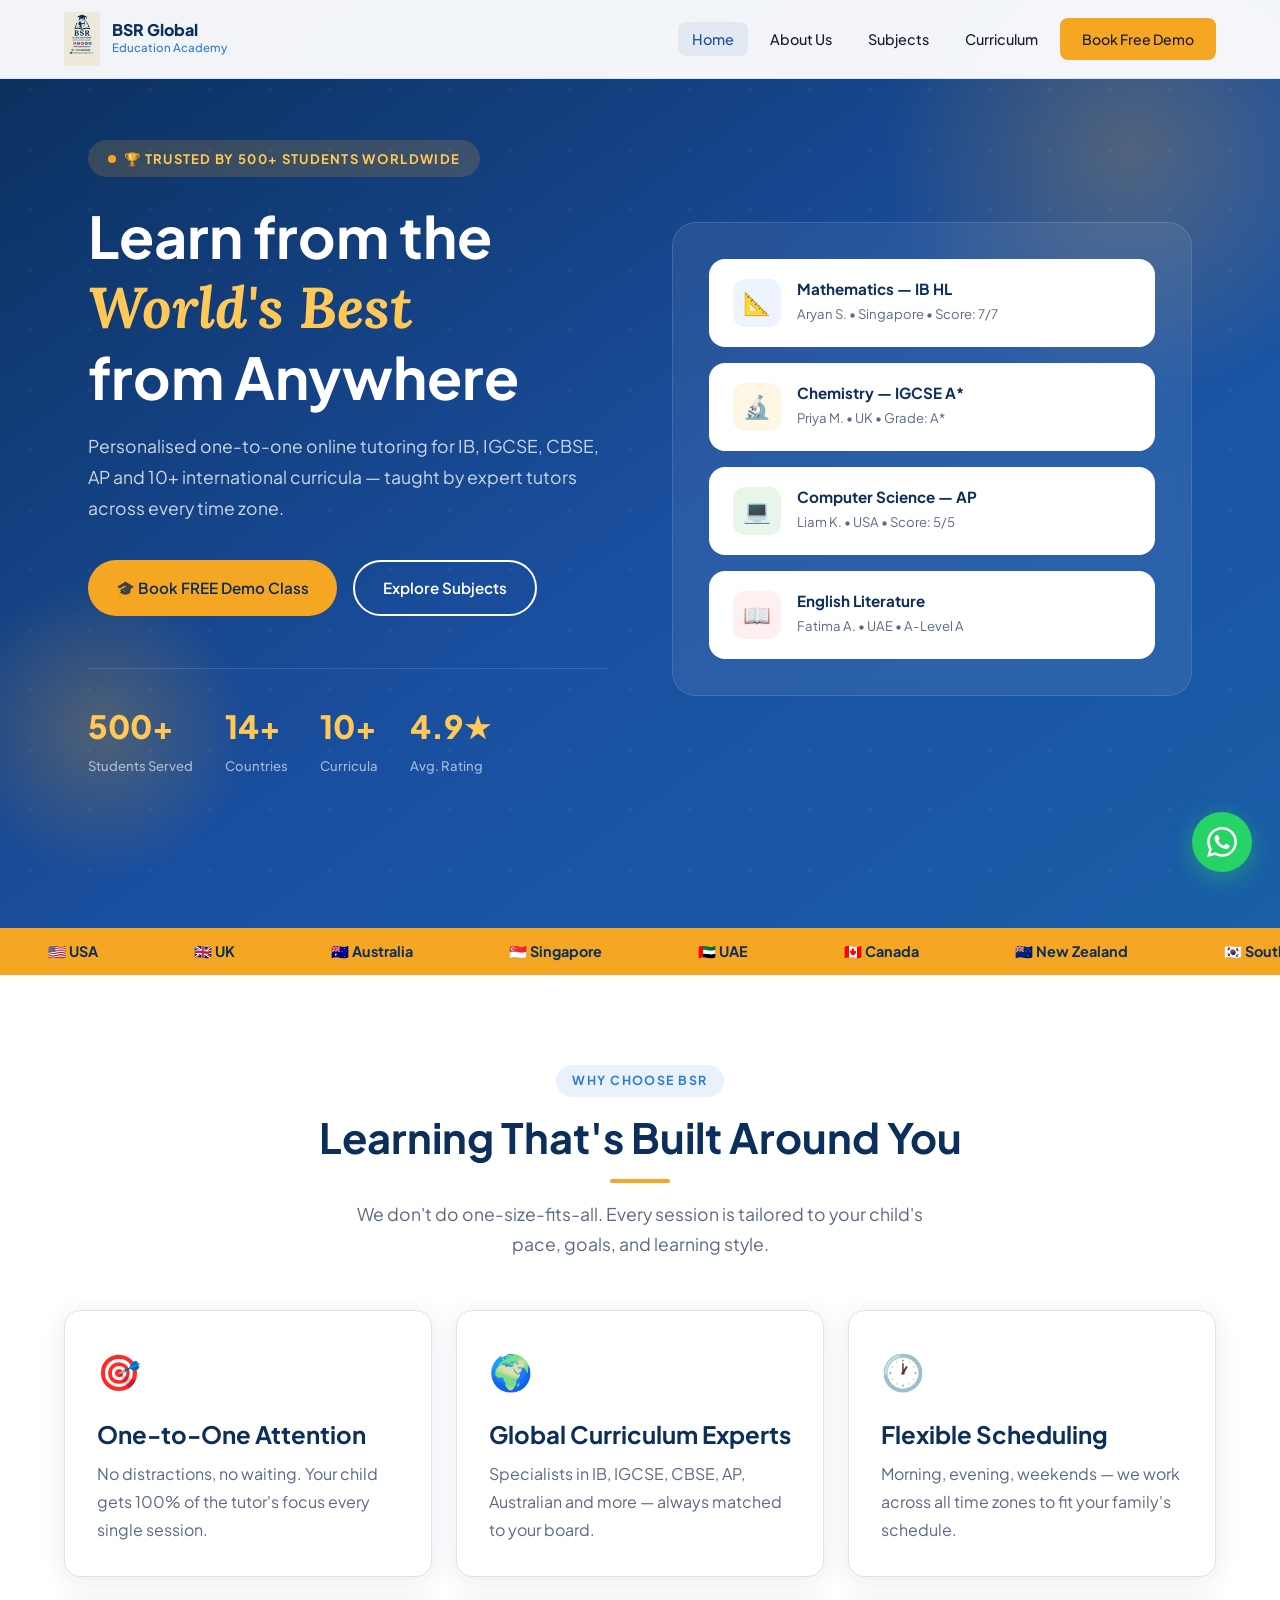
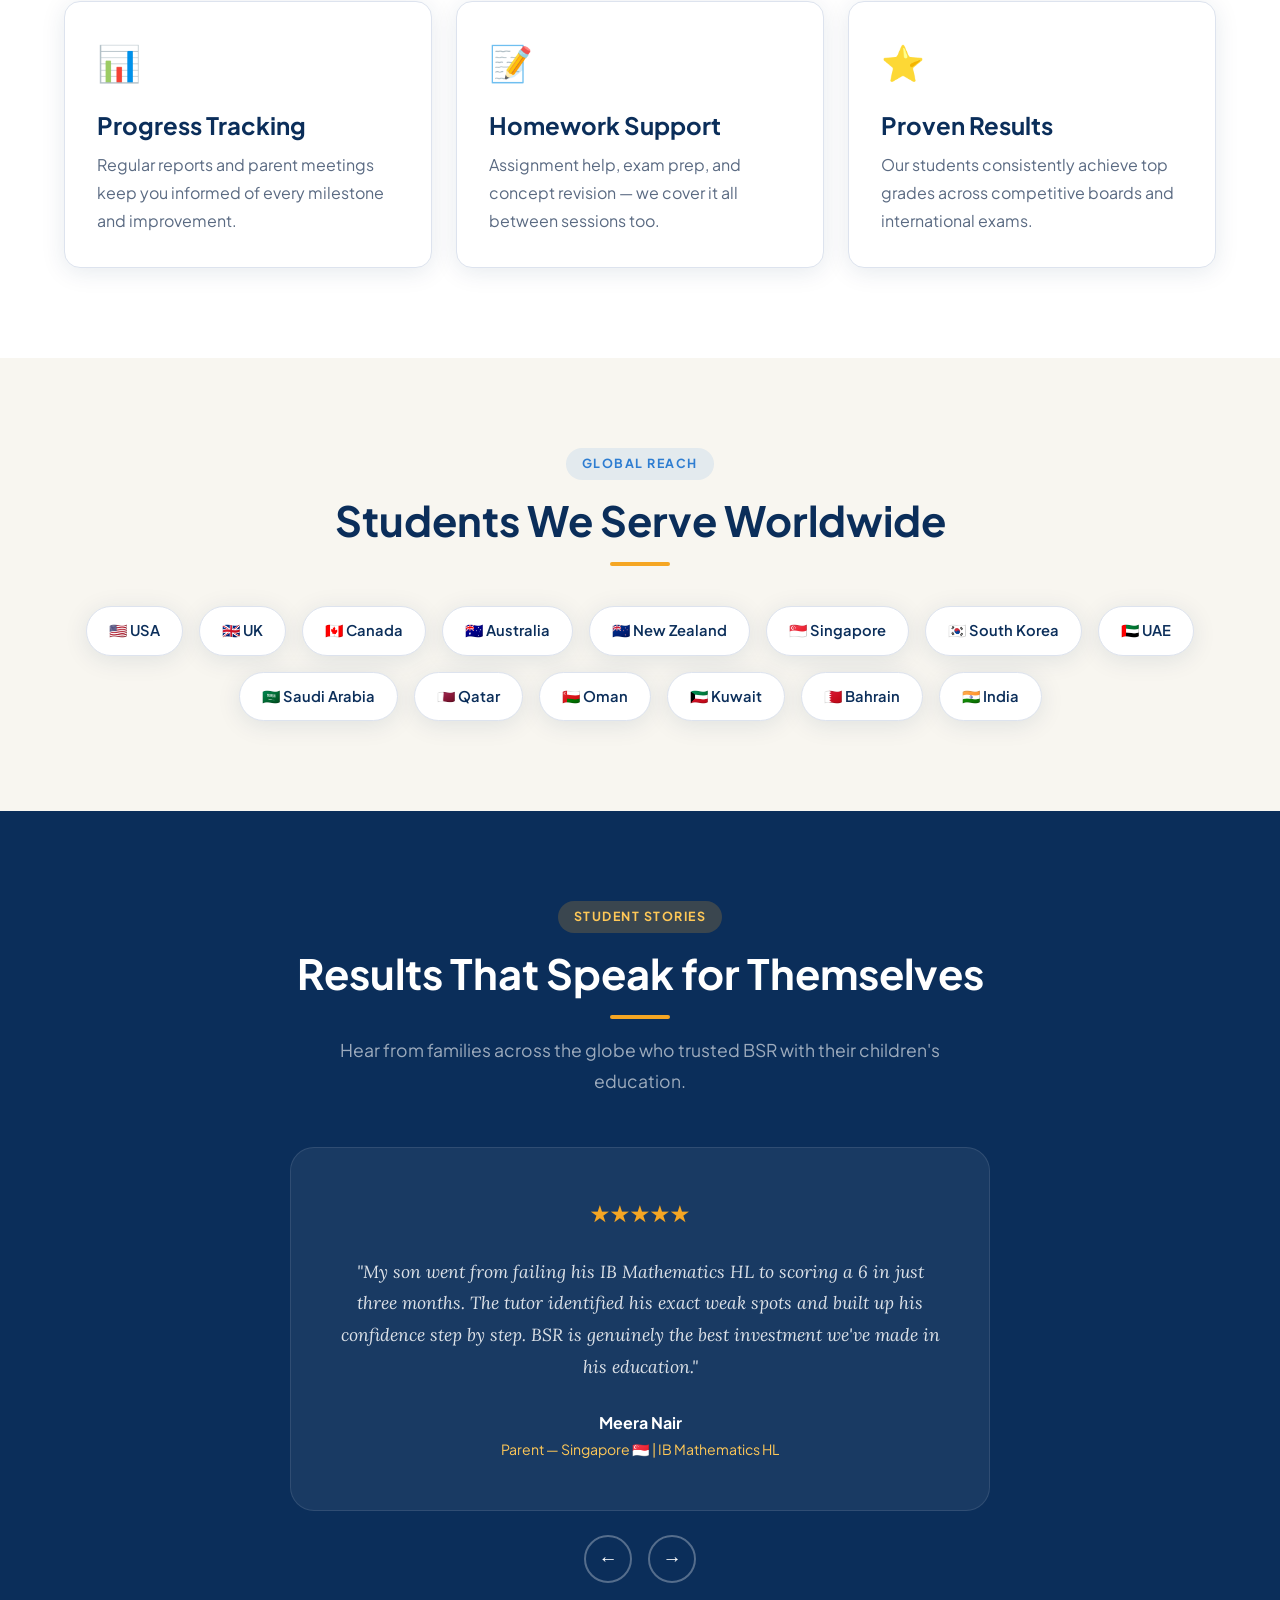
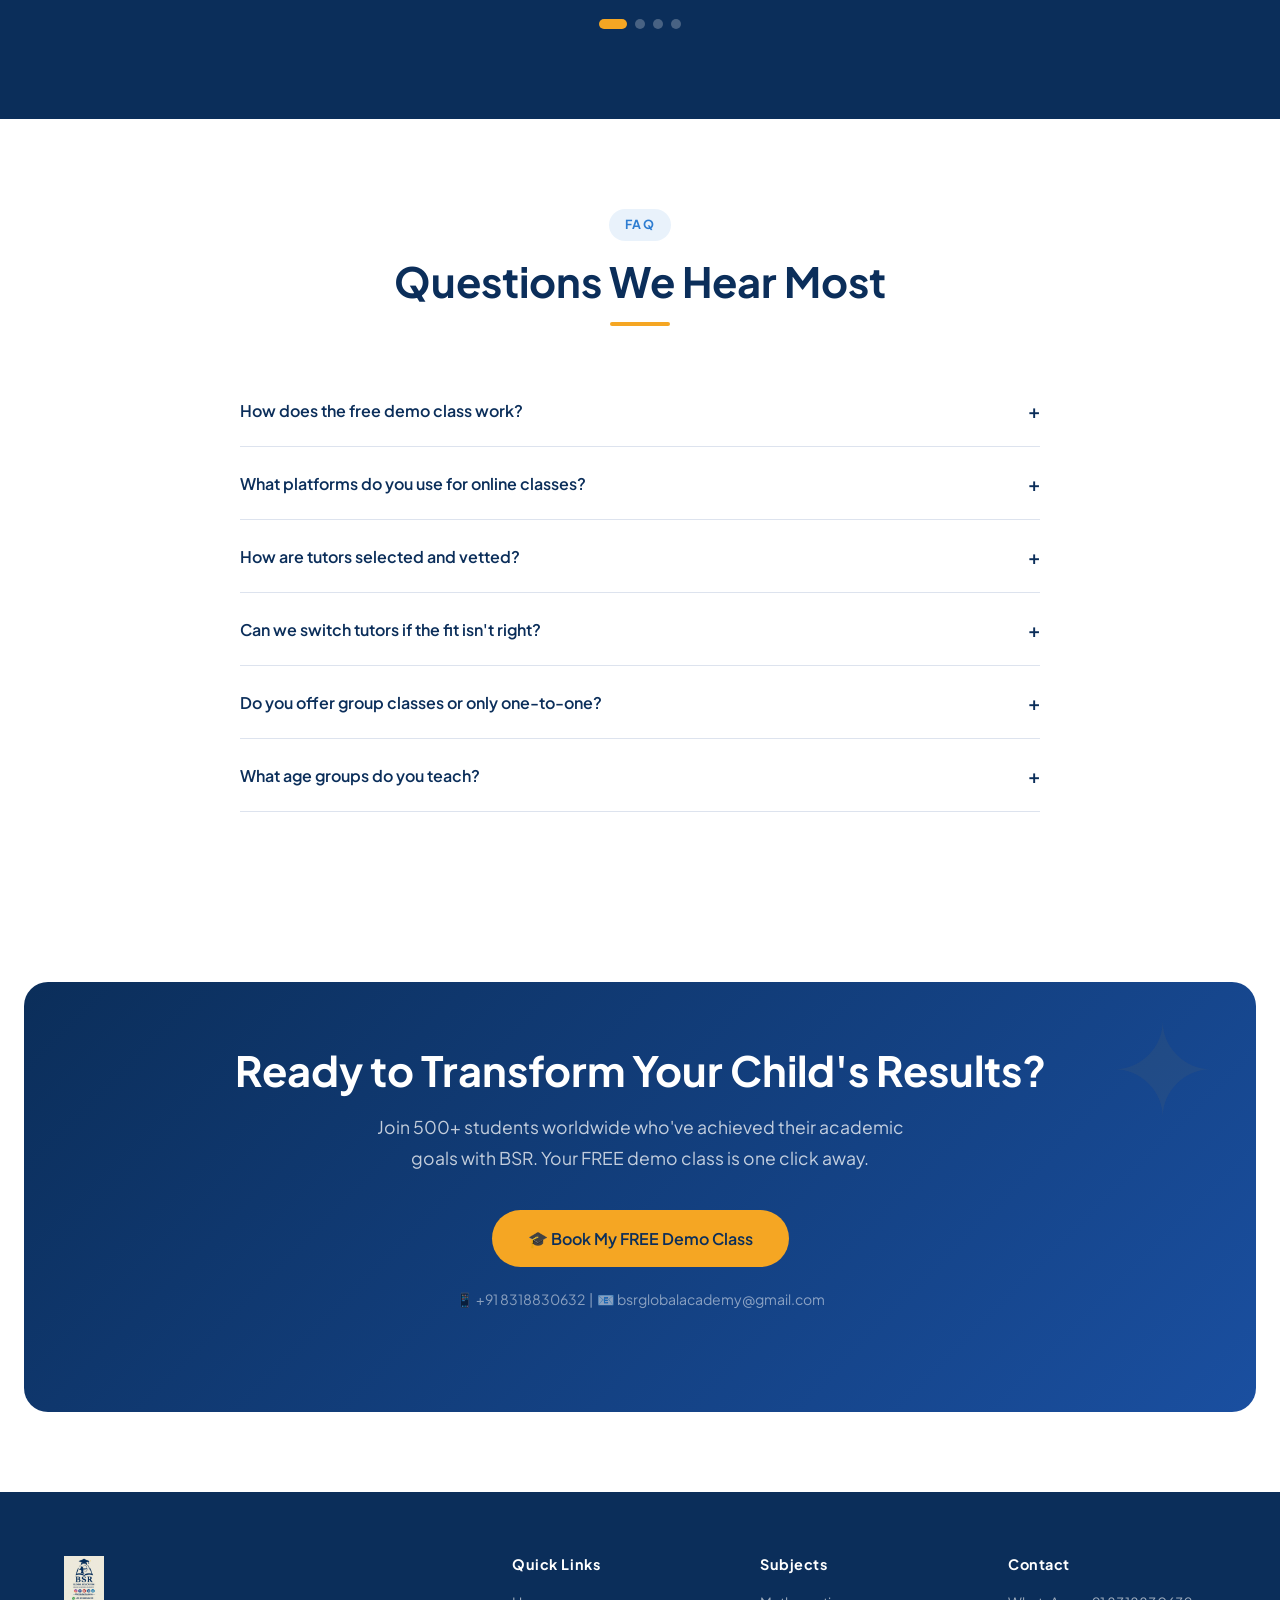
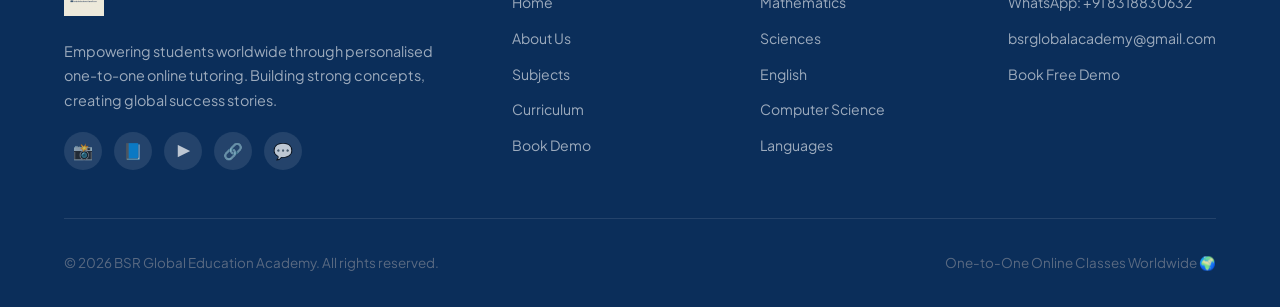
==== index.html @ 94d80189 "Initial website upload Initial website upload" ====
<!DOCTYPE html>
<html lang="en">
<head>
<meta charset="UTF-8">
<meta name="viewport" content="width=device-width, initial-scale=1.0">
<title>BSR Global Education Academy | One-to-One Online Tutoring Worldwide</title>
<meta name="description" content="Premium one-to-one online tutoring for IB, IGCSE, CBSE, AP and more. Serving students in USA, UK, Australia, UAE and 14+ countries. Book a FREE demo class today.">
<meta name="keywords" content="online tutoring, IB tutor, IGCSE tutor, CBSE, one-to-one, BSR Global Education Academy">
<meta property="og:title" content="BSR Global Education Academy">
<meta property="og:description" content="Personalised online tutoring for global curricula. Book your FREE demo today.">
<meta property="og:type" content="website">
<link rel="icon" href="logo.jpg" type="image/jpeg">
<link href="https://fonts.googleapis.com/css2?family=Plus+Jakarta+Sans:wght@300;400;500;600;700;800&family=Lora:ital,wght@0,400;1,400&display=swap" rel="stylesheet">
<link rel="stylesheet" href="style.css">
<style>
/* ── Hero ── */
.hero {
  min-height: 100vh;
  background: linear-gradient(145deg, #0B2E5A 0%, #1A4FA0 55%, #1a5fa8 100%);
  display: flex; align-items: center; position: relative; overflow: hidden;
  padding-top: 80px;
}
.hero::before {
  content: ''; position: absolute; inset: 0;
  background: url("data:image/svg+xml,%3Csvg width='60' height='60' viewBox='0 0 60 60' xmlns='http://www.w3.org/2000/svg'%3E%3Cg fill='none' fill-rule='evenodd'%3E%3Cg fill='%23ffffff' fill-opacity='0.04'%3E%3Ccircle cx='30' cy='30' r='2'/%3E%3C/g%3E%3C/g%3E%3C/svg%3E");
}
.hero-orb {
  position: absolute; border-radius: 50%;
  background: radial-gradient(circle, rgba(245,166,35,.25), transparent 70%);
}
.hero-orb-1 { width: 500px; height: 500px; top: -100px; right: -100px; }
.hero-orb-2 { width: 300px; height: 300px; bottom: 50px; left: -50px; }
.hero-inner {
  display: grid; grid-template-columns: 1fr 1fr; gap: 64px;
  align-items: center; max-width: 1200px; margin: 0 auto; padding: 60px 24px; position: relative;
}
.hero-label {
  display: inline-flex; align-items: center; gap: 8px;
  background: rgba(245,166,35,.18); color: var(--gold-light);
  padding: 8px 20px; border-radius: 50px; font-size: .82rem; font-weight: 700;
  letter-spacing: .1em; text-transform: uppercase; margin-bottom: 24px;
}
.hero-label::before { content:''; width:8px; height:8px; border-radius:50%; background:var(--gold); }
.hero h1 { color: #fff; margin-bottom: 20px; }
.hero h1 em { color: var(--gold-light); font-style: italic; font-family: 'Lora', serif; }
.hero p   { color: rgba(255,255,255,.78); font-size: 1.1rem; margin-bottom: 36px; max-width: 520px; }
.hero-actions { display: flex; gap: 16px; flex-wrap: wrap; }
.hero-stats {
  display: flex; gap: 32px; margin-top: 52px;
  padding-top: 32px; border-top: 1px solid rgba(255,255,255,.15);
}
.hero-stat strong { display: block; font-size: 2rem; font-weight: 800; color: var(--gold-light); }
.hero-stat span   { font-size: .82rem; color: rgba(255,255,255,.6); font-weight: 500; }
.hero-visual {
  background: rgba(255,255,255,.07); border-radius: 24px; padding: 36px;
  border: 1px solid rgba(255,255,255,.12); backdrop-filter: blur(8px);
}
.hero-card {
  background: #fff; border-radius: 16px; padding: 20px 24px;
  margin-bottom: 16px; display: flex; align-items: center; gap: 16px;
}
.hero-card:last-child { margin-bottom: 0; }
.hero-icon { width: 48px; height: 48px; border-radius: 12px; display: flex; align-items: center; justify-content: center; font-size: 1.4rem; flex-shrink: 0; }
.hero-card h4 { color: var(--navy); font-size: .95rem; margin-bottom: 4px; }
.hero-card p  { color: var(--muted); font-size: .82rem; margin: 0; }

/* ── Ticker ── */
.ticker { background: var(--gold); padding: 12px 0; overflow: hidden; }
.ticker-track { display: flex; animation: ticker-scroll 25s linear infinite; white-space: nowrap; }
.ticker-item  { padding: 0 48px; font-weight: 700; font-size: .9rem; color: var(--navy); }
@keyframes ticker-scroll { 0%{transform:translateX(0)} 100%{transform:translateX(-50%)} }

/* ── Why BSR ── */
.why-grid { display: grid; grid-template-columns: repeat(auto-fit, minmax(280px, 1fr)); gap: 24px; }
.why-card { padding: 32px; }
.why-icon { font-size: 2.2rem; margin-bottom: 20px; }
.why-card h3 { color: var(--navy); margin-bottom: 12px; }

/* ── Countries ── */
.countries-section { background: var(--cream); }
.country-flags { display: flex; flex-wrap: wrap; justify-content: center; gap: 16px; margin-top: 40px; }
.country-pill {
  display: flex; align-items: center; gap: 10px; background: var(--white);
  padding: 12px 22px; border-radius: 50px; box-shadow: var(--shadow);
  font-weight: 600; font-size: .92rem; color: var(--navy);
  border: 1px solid var(--border);
}

/* ── Testimonials ── */
.testimonials-section { background: var(--navy); }
.testimonials-section .section-label { background: rgba(245,166,35,.2); color: var(--gold-light); }
.testimonials-section .section-title { color: var(--white); }
.testimonials-section .section-sub   { color: rgba(255,255,255,.6); }
.carousel-wrap { position: relative; overflow: hidden; }
.carousel-track { display: flex; transition: transform .5s cubic-bezier(.4,0,.2,1); }
.testimonial-card {
  min-width: 100%; padding: 0 16px;
}
.testimonial-inner {
  max-width: 700px; margin: 0 auto;
  background: rgba(255,255,255,.06); border: 1px solid rgba(255,255,255,.1);
  border-radius: 24px; padding: 48px; text-align: center;
}
.stars { color: var(--gold); font-size: 1.4rem; margin-bottom: 24px; }
.testimonial-inner p { color: rgba(255,255,255,.85); font-size: 1.1rem; font-style: italic; font-family: 'Lora', serif; line-height: 1.8; margin-bottom: 28px; }
.testimonial-author strong { color: var(--white); display: block; }
.testimonial-author span { color: var(--gold-light); font-size: .88rem; }
.carousel-dots { display: flex; justify-content: center; gap: 8px; margin-top: 36px; }
.carousel-dot { width: 10px; height: 10px; border-radius: 50%; background: rgba(255,255,255,.25); border: none; cursor: pointer; transition: var(--transition); }
.carousel-dot.active { background: var(--gold); width: 28px; border-radius: 5px; }
.carousel-btns { display: flex; justify-content: center; gap: 16px; margin-top: 24px; }
.carousel-btn {
  width: 48px; height: 48px; border-radius: 50%; border: 2px solid rgba(255,255,255,.3);
  background: transparent; color: #fff; font-size: 1.2rem; cursor: pointer;
  transition: var(--transition); display: flex; align-items: center; justify-content: center;
}
.carousel-btn:hover { background: var(--gold); border-color: var(--gold); color: var(--navy); }

/* ── FAQ ── */
.faq-list { max-width: 800px; margin: 0 auto; }
.faq-item { border-bottom: 1px solid var(--border); }
.faq-q {
  width: 100%; text-align: left; background: none; border: none; cursor: pointer;
  display: flex; justify-content: space-between; align-items: center;
  padding: 24px 0; font-size: 1rem; font-weight: 600; color: var(--navy);
  font-family: inherit; gap: 16px;
}
.faq-q .icon { font-size: 1.2rem; transition: var(--transition); flex-shrink: 0; }
.faq-q.open .icon { transform: rotate(45deg); }
.faq-a { max-height: 0; overflow: hidden; transition: max-height .4s ease; }
.faq-a p { padding-bottom: 24px; color: var(--muted); }

/* ── CTA Banner ── */
.cta-banner {
  background: linear-gradient(135deg, var(--navy), var(--royal));
  border-radius: 24px; padding: 64px; text-align: center;
  margin: 0 24px; position: relative; overflow: hidden;
}
.cta-banner::before {
  content: '✦'; position: absolute; font-size: 8rem; opacity: .05;
  top: -20px; right: 40px; color: var(--gold);
}
.cta-banner h2 { color: #fff; }
.cta-banner p  { color: rgba(255,255,255,.75); font-size: 1.1rem; margin: 16px auto 36px; max-width: 560px; }
.cta-banner .btn-primary { font-size: 1rem; padding: 16px 36px; }
.cta-section { padding: 80px 0; }

@media (max-width: 900px) {
  .hero-inner { grid-template-columns: 1fr; gap: 40px; }
  .hero-visual { display: none; }
  .hero-stats  { gap: 20px; }
}
</style>
</head>
<body>

<!-- Navigation -->
<nav id="navbar">
  <div class="nav-inner">
    <a href="index.html" class="nav-logo">
      <img src="logo.jpg" alt="BSR Global Education Academy Logo">
      <div class="nav-logo-text">
        <strong>BSR Global</strong>
        <span>Education Academy</span>
      </div>
    </a>
    <ul class="nav-links" id="navLinks">
      <li><a href="index.html" class="active">Home</a></li>
      <li><a href="about.html">About Us</a></li>
      <li><a href="subjects.html">Subjects</a></li>
      <li><a href="curriculum.html">Curriculum</a></li>
      <li><a href="demo.html" class="btn btn-primary">Book Free Demo</a></li>
    </ul>
    <button class="nav-toggle" id="navToggle" aria-label="Toggle menu">
      <span></span><span></span><span></span>
    </button>
  </div>
</nav>

<!-- Hero -->
<section class="hero">
  <div class="hero-orb hero-orb-1"></div>
  <div class="hero-orb hero-orb-2"></div>
  <div class="hero-inner">
    <div class="hero-content">
      <div class="hero-label">🏆 Trusted by 500+ Students Worldwide</div>
      <h1>Learn from the<br><em>World's Best</em><br>from Anywhere</h1>
      <p>Personalised one-to-one online tutoring for IB, IGCSE, CBSE, AP and 10+ international curricula — taught by expert tutors across every time zone.</p>
      <div class="hero-actions">
        <a href="demo.html" class="btn btn-primary">🎓 Book FREE Demo Class</a>
        <a href="subjects.html" class="btn btn-secondary">Explore Subjects</a>
      </div>
      <div class="hero-stats">
        <div class="hero-stat"><strong>500+</strong><span>Students Served</span></div>
        <div class="hero-stat"><strong>14+</strong><span>Countries</span></div>
        <div class="hero-stat"><strong>10+</strong><span>Curricula</span></div>
        <div class="hero-stat"><strong>4.9★</strong><span>Avg. Rating</span></div>
      </div>
    </div>
    <div class="hero-visual">
      <div class="hero-card">
        <div class="hero-icon" style="background:#EEF4FF">📐</div>
        <div><h4>Mathematics — IB HL</h4><p>Aryan S. • Singapore • Score: 7/7</p></div>
      </div>
      <div class="hero-card">
        <div class="hero-icon" style="background:#FFF7E6">🔬</div>
        <div><h4>Chemistry — IGCSE A*</h4><p>Priya M. • UK • Grade: A*</p></div>
      </div>
      <div class="hero-card">
        <div class="hero-icon" style="background:#E8F5E9">💻</div>
        <div><h4>Computer Science — AP</h4><p>Liam K. • USA • Score: 5/5</p></div>
      </div>
      <div class="hero-card">
        <div class="hero-icon" style="background:#FFF0F0">📖</div>
        <div><h4>English Literature</h4><p>Fatima A. • UAE • A-Level A</p></div>
      </div>
    </div>
  </div>
</section>

<!-- Ticker -->
<div class="ticker" aria-hidden="true">
  <div class="ticker-track">
    <span class="ticker-item">🇺🇸 USA</span><span class="ticker-item">🇬🇧 UK</span>
    <span class="ticker-item">🇦🇺 Australia</span><span class="ticker-item">🇸🇬 Singapore</span>
    <span class="ticker-item">🇦🇪 UAE</span><span class="ticker-item">🇨🇦 Canada</span>
    <span class="ticker-item">🇳🇿 New Zealand</span><span class="ticker-item">🇰🇷 South Korea</span>
    <span class="ticker-item">🇶🇦 Qatar</span><span class="ticker-item">🇮🇳 India</span>
    <span class="ticker-item">🇸🇦 Saudi Arabia</span><span class="ticker-item">🇴🇲 Oman</span>
    <!-- duplicate for seamless loop -->
    <span class="ticker-item">🇺🇸 USA</span><span class="ticker-item">🇬🇧 UK</span>
    <span class="ticker-item">🇦🇺 Australia</span><span class="ticker-item">🇸🇬 Singapore</span>
    <span class="ticker-item">🇦🇪 UAE</span><span class="ticker-item">🇨🇦 Canada</span>
    <span class="ticker-item">🇳🇿 New Zealand</span><span class="ticker-item">🇰🇷 South Korea</span>
    <span class="ticker-item">🇶🇦 Qatar</span><span class="ticker-item">🇮🇳 India</span>
    <span class="ticker-item">🇸🇦 Saudi Arabia</span><span class="ticker-item">🇴🇲 Oman</span>
  </div>
</div>

<!-- Why BSR -->
<section>
  <div class="container">
    <div class="text-center">
      <span class="section-label">Why Choose BSR</span>
      <h2 class="section-title">Learning That's Built Around You</h2>
      <div class="gold-bar"></div>
      <p class="section-sub" style="margin-top:16px">We don't do one-size-fits-all. Every session is tailored to your child's pace, goals, and learning style.</p>
    </div>
    <div class="why-grid" style="margin-top:48px">
      <div class="card why-card">
        <div class="why-icon">🎯</div>
        <h3>One-to-One Attention</h3>
        <p>No distractions, no waiting. Your child gets 100% of the tutor's focus every single session.</p>
      </div>
      <div class="card why-card">
        <div class="why-icon">🌍</div>
        <h3>Global Curriculum Experts</h3>
        <p>Specialists in IB, IGCSE, CBSE, AP, Australian and more — always matched to your board.</p>
      </div>
      <div class="card why-card">
        <div class="why-icon">🕐</div>
        <h3>Flexible Scheduling</h3>
        <p>Morning, evening, weekends — we work across all time zones to fit your family's schedule.</p>
      </div>
      <div class="card why-card">
        <div class="why-icon">📊</div>
        <h3>Progress Tracking</h3>
        <p>Regular reports and parent meetings keep you informed of every milestone and improvement.</p>
      </div>
      <div class="card why-card">
        <div class="why-icon">📝</div>
        <h3>Homework Support</h3>
        <p>Assignment help, exam prep, and concept revision — we cover it all between sessions too.</p>
      </div>
      <div class="card why-card">
        <div class="why-icon">⭐</div>
        <h3>Proven Results</h3>
        <p>Our students consistently achieve top grades across competitive boards and international exams.</p>
      </div>
    </div>
  </div>
</section>

<!-- Countries -->
<section class="countries-section">
  <div class="container text-center">
    <span class="section-label">Global Reach</span>
    <h2 class="section-title">Students We Serve Worldwide</h2>
    <div class="gold-bar"></div>
    <div class="country-flags">
      <div class="country-pill">🇺🇸 USA</div>
      <div class="country-pill">🇬🇧 UK</div>
      <div class="country-pill">🇨🇦 Canada</div>
      <div class="country-pill">🇦🇺 Australia</div>
      <div class="country-pill">🇳🇿 New Zealand</div>
      <div class="country-pill">🇸🇬 Singapore</div>
      <div class="country-pill">🇰🇷 South Korea</div>
      <div class="country-pill">🇦🇪 UAE</div>
      <div class="country-pill">🇸🇦 Saudi Arabia</div>
      <div class="country-pill">🇶🇦 Qatar</div>
      <div class="country-pill">🇴🇲 Oman</div>
      <div class="country-pill">🇰🇼 Kuwait</div>
      <div class="country-pill">🇧🇭 Bahrain</div>
      <div class="country-pill">🇮🇳 India</div>
    </div>
  </div>
</section>

<!-- Testimonials -->
<section class="testimonials-section">
  <div class="container">
    <div class="text-center">
      <span class="section-label">Student Stories</span>
      <h2 class="section-title">Results That Speak for Themselves</h2>
      <div class="gold-bar"></div>
      <p class="section-sub" style="margin-top:16px">Hear from families across the globe who trusted BSR with their children's education.</p>
    </div>
    <div class="carousel-wrap" style="margin-top:48px">
      <div class="carousel-track" id="carouselTrack">
        <div class="testimonial-card">
          <div class="testimonial-inner">
            <div class="stars">★★★★★</div>
            <p>"My son went from failing his IB Mathematics HL to scoring a 6 in just three months. The tutor identified his exact weak spots and built up his confidence step by step. BSR is genuinely the best investment we've made in his education."</p>
            <div class="testimonial-author"><strong>Meera Nair</strong><span>Parent — Singapore 🇸🇬 | IB Mathematics HL</span></div>
          </div>
        </div>
        <div class="testimonial-card">
          <div class="testimonial-inner">
            <div class="stars">★★★★★</div>
            <p>"The flexibility is incredible. Our daughter studies in the UK and we're in Dubai — BSR schedules sessions perfectly across both time zones. Her IGCSE Chemistry went from a C to an A* in one term."</p>
            <div class="testimonial-author"><strong>Ahmed Al-Rashidi</strong><span>Parent — Dubai, UAE 🇦🇪 | IGCSE Chemistry</span></div>
          </div>
        </div>
        <div class="testimonial-card">
          <div class="testimonial-inner">
            <div class="stars">★★★★★</div>
            <p>"BSR helped me ace my SAT with a 1520 score. The sessions were super focused — no wasted time. My tutor knew exactly which question types I struggled with and drilled them until I felt completely ready."</p>
            <div class="testimonial-author"><strong>Tyler Johnson</strong><span>Student — Texas, USA 🇺🇸 | SAT Prep</span></div>
          </div>
        </div>
        <div class="testimonial-card">
          <div class="testimonial-inner">
            <div class="stars">★★★★★</div>
            <p>"My daughter's English Literature results have transformed completely. The tutor makes literary analysis feel natural and even enjoyable. We couldn't be happier with BSR — the regular parent updates are a lovely touch."</p>
            <div class="testimonial-author"><strong>Priya Krishnamurthy</strong><span>Parent — Melbourne, Australia 🇦🇺 | A-Level English</span></div>
          </div>
        </div>
      </div>
    </div>
    <div class="carousel-btns">
      <button class="carousel-btn" id="prevBtn">&#8592;</button>
      <button class="carousel-btn" id="nextBtn">&#8594;</button>
    </div>
    <div class="carousel-dots" id="carouselDots"></div>
  </div>
</section>

<!-- FAQ -->
<section>
  <div class="container">
    <div class="text-center">
      <span class="section-label">FAQ</span>
      <h2 class="section-title">Questions We Hear Most</h2>
      <div class="gold-bar"></div>
    </div>
    <div class="faq-list" style="margin-top:48px">
      <div class="faq-item">
        <button class="faq-q">How does the free demo class work? <span class="icon">+</span></button>
        <div class="faq-a"><p>You book a 45-minute session at no cost. A tutor will meet your child, assess their current level, explain our approach, and answer any questions. There's no obligation to continue.</p></div>
      </div>
      <div class="faq-item">
        <button class="faq-q">What platforms do you use for online classes? <span class="icon">+</span></button>
        <div class="faq-a"><p>We primarily use Zoom with an interactive whiteboard. All sessions can be recorded for review. We adapt to the student's preferred platform on request.</p></div>
      </div>
      <div class="faq-item">
        <button class="faq-q">How are tutors selected and vetted? <span class="icon">+</span></button>
        <div class="faq-a"><p>Every BSR tutor holds a subject-specific degree and has proven teaching experience with international curricula. They go through a rigorous interview, demo lesson, and background check before joining our team.</p></div>
      </div>
      <div class="faq-item">
        <button class="faq-q">Can we switch tutors if the fit isn't right? <span class="icon">+</span></button>
        <div class="faq-a"><p>Absolutely. We want every student to thrive. If for any reason the tutor isn't the perfect fit, just let us know and we'll arrange a new match at no extra cost.</p></div>
      </div>
      <div class="faq-item">
        <button class="faq-q">Do you offer group classes or only one-to-one? <span class="icon">+</span></button>
        <div class="faq-a"><p>Our core offering is one-to-one because we believe it drives the best results. We do offer small-group workshops (2–3 students) for competitive exam prep on request.</p></div>
      </div>
      <div class="faq-item">
        <button class="faq-q">What age groups do you teach? <span class="icon">+</span></button>
        <div class="faq-a"><p>We teach students from Grade 1 through to A-Level / Year 12, covering primary, middle school, and senior secondary across all major international and national boards.</p></div>
      </div>
    </div>
  </div>
</section>

<!-- CTA -->
<section class="cta-section">
  <div class="cta-banner">
    <h2>Ready to Transform Your Child's Results?</h2>
    <p>Join 500+ students worldwide who've achieved their academic goals with BSR. Your FREE demo class is one click away.</p>
    <a href="demo.html" class="btn btn-primary">🎓 Book My FREE Demo Class</a>
    <p style="margin-top:20px;font-size:.88rem;color:rgba(255,255,255,.5)">📱 +91 8318830632 &nbsp;|&nbsp; 📧 bsrglobalacademy@gmail.com</p>
  </div>
</section>

<!-- Footer -->
<footer>
  <div class="container">
    <div class="footer-grid">
      <div class="footer-brand">
        <img src="logo.jpg" alt="BSR Logo">
        <p>Empowering students worldwide through personalised one-to-one online tutoring. Building strong concepts, creating global success stories.</p>
        <div class="social-links" style="margin-top:20px">
          <a href="#" title="Instagram" style="font-size:1rem">📸</a>
          <a href="#" title="Facebook"  style="font-size:1rem">📘</a>
          <a href="#" title="YouTube"   style="font-size:1rem">▶️</a>
          <a href="#" title="LinkedIn"  style="font-size:1rem">🔗</a>
          <a href="https://wa.me/918318830632" title="WhatsApp" style="font-size:1rem">💬</a>
        </div>
      </div>
      <div class="footer-col">
        <h4>Quick Links</h4>
        <ul>
          <li><a href="index.html">Home</a></li>
          <li><a href="about.html">About Us</a></li>
          <li><a href="subjects.html">Subjects</a></li>
          <li><a href="curriculum.html">Curriculum</a></li>
          <li><a href="demo.html">Book Demo</a></li>
        </ul>
      </div>
      <div class="footer-col">
        <h4>Subjects</h4>
        <ul>
          <li><a href="subjects.html">Mathematics</a></li>
          <li><a href="subjects.html">Sciences</a></li>
          <li><a href="subjects.html">English</a></li>
          <li><a href="subjects.html">Computer Science</a></li>
          <li><a href="subjects.html">Languages</a></li>
        </ul>
      </div>
      <div class="footer-col">
        <h4>Contact</h4>
        <ul>
          <li><a href="https://wa.me/918318830632">WhatsApp: +91 8318830632</a></li>
          <li><a href="mailto:bsrglobalacademy@gmail.com">bsrglobalacademy@gmail.com</a></li>
          <li><a href="demo.html">Book Free Demo</a></li>
        </ul>
      </div>
    </div>
    <div class="footer-bottom">
      <p>© 2026 BSR Global Education Academy. All rights reserved.</p>
      <p>One-to-One Online Classes Worldwide 🌍</p>
    </div>
  </div>
</footer>

<!-- WhatsApp FAB -->
<a href="https://wa.me/918318830632" class="whatsapp-fab" target="_blank" rel="noopener" aria-label="Chat on WhatsApp">
  <svg viewBox="0 0 24 24"><path d="M17.472 14.382c-.297-.149-1.758-.867-2.03-.967-.273-.099-.471-.148-.67.15-.197.297-.767.966-.94 1.164-.173.199-.347.223-.644.075-.297-.15-1.255-.463-2.39-1.475-.883-.788-1.48-1.761-1.653-2.059-.173-.297-.018-.458.13-.606.134-.133.298-.347.446-.52.149-.174.198-.298.298-.497.099-.198.05-.371-.025-.52-.075-.149-.669-1.612-.916-2.207-.242-.579-.487-.5-.669-.51-.173-.008-.371-.01-.57-.01-.198 0-.52.074-.792.372-.272.297-1.04 1.016-1.04 2.479 0 1.462 1.065 2.875 1.213 3.074.149.198 2.096 3.2 5.077 4.487.709.306 1.262.489 1.694.625.712.227 1.36.195 1.871.118.571-.085 1.758-.719 2.006-1.413.248-.694.248-1.289.173-1.413-.074-.124-.272-.198-.57-.347m-5.421 7.403h-.004a9.87 9.87 0 01-5.031-1.378l-.361-.214-3.741.982.998-3.648-.235-.374a9.86 9.86 0 01-1.51-5.26c.001-5.45 4.436-9.884 9.888-9.884 2.64 0 5.122 1.03 6.988 2.898a9.825 9.825 0 012.893 6.994c-.003 5.45-4.437 9.884-9.885 9.884m8.413-18.297A11.815 11.815 0 0012.05 0C5.495 0 .16 5.335.157 11.892c0 2.096.547 4.142 1.588 5.945L.057 24l6.305-1.654a11.882 11.882 0 005.683 1.448h.005c6.554 0 11.89-5.335 11.893-11.893a11.821 11.821 0 00-3.48-8.413z"/></svg>
</a>

<script>
// Nav scroll
const nav = document.getElementById('navbar');
window.addEventListener('scroll', () => {
  nav.style.boxShadow = window.scrollY > 20 ? '0 4px 24px rgba(0,0,0,.1)' : 'none';
});
// Mobile toggle
document.getElementById('navToggle').addEventListener('click', () => {
  document.getElementById('navLinks').classList.toggle('open');
});
// Carousel
const track = document.getElementById('carouselTrack');
const dots  = document.getElementById('carouselDots');
const cards = track.children.length;
let cur = 0;
for(let i=0;i<cards;i++){
  const d = document.createElement('button');
  d.className = 'carousel-dot' + (i===0?' active':'');
  d.addEventListener('click', ()=>goTo(i));
  dots.appendChild(d);
}
function goTo(n){ cur=n; track.style.transform=`translateX(-${n*100}%)`; document.querySelectorAll('.carousel-dot').forEach((d,i)=>d.classList.toggle('active',i===n)); }
document.getElementById('prevBtn').addEventListener('click',()=>goTo((cur-1+cards)%cards));
document.getElementById('nextBtn').addEventListener('click',()=>goTo((cur+1)%cards));
setInterval(()=>goTo((cur+1)%cards), 5000);
// FAQ
document.querySelectorAll('.faq-q').forEach(btn=>{
  btn.addEventListener('click',()=>{
    const ans = btn.nextElementSibling;
    const open = btn.classList.contains('open');
    document.querySelectorAll('.faq-q').forEach(b=>{ b.classList.remove('open'); b.nextElementSibling.style.maxHeight='0'; });
    if(!open){ btn.classList.add('open'); ans.style.maxHeight = ans.scrollHeight+'px'; }
  });
});
</script>
</body>
</html>
---- style.css ----
/* ===== BSR Global Education Academy — Shared Styles ===== */
@import url('https://fonts.googleapis.com/css2?family=Plus+Jakarta+Sans:wght@300;400;500;600;700;800&family=Lora:ital,wght@0,400;0,600;1,400&display=swap');

:root {
  --navy:       #0B2E5A;
  --royal:      #1A4FA0;
  --sky:        #2E7DD1;
  --gold:       #F5A623;
  --gold-light: #FFC857;
  --cream:      #F8F6F0;
  --white:      #FFFFFF;
  --text:       #1A1A2E;
  --muted:      #5A6A82;
  --border:     #DDE3EE;
  --shadow:     0 4px 24px rgba(11,46,90,.10);
  --shadow-lg:  0 12px 48px rgba(11,46,90,.16);
  --radius:     16px;
  --radius-sm:  8px;
  --transition: .3s cubic-bezier(.4,0,.2,1);
}

*, *::before, *::after { margin:0; padding:0; box-sizing:border-box; }

html { scroll-behavior: smooth; font-size: 16px; }

body {
  font-family: 'Plus Jakarta Sans', sans-serif;
  color: var(--text);
  background: var(--white);
  line-height: 1.6;
  -webkit-font-smoothing: antialiased;
}

/* ── Typography ── */
h1,h2,h3,h4,h5 { font-weight: 700; line-height: 1.2; }
h1 { font-size: clamp(2.2rem, 5vw, 3.6rem); }
h2 { font-size: clamp(1.8rem, 3.5vw, 2.6rem); }
h3 { font-size: clamp(1.2rem, 2.5vw, 1.5rem); }
p  { color: var(--muted); line-height: 1.75; }

/* ── Layout ── */
.container { max-width: 1200px; margin: 0 auto; padding: 0 24px; }
section    { padding: 90px 0; }

/* ── Buttons ── */
.btn {
  display: inline-flex; align-items: center; gap: 8px;
  padding: 14px 28px; border-radius: 50px; font-weight: 600;
  font-size: .95rem; text-decoration: none; transition: var(--transition);
  cursor: pointer; border: none; font-family: inherit;
}
.btn-primary   { background: var(--gold); color: var(--navy); }
.btn-primary:hover { background: var(--gold-light); transform: translateY(-2px); box-shadow: 0 8px 24px rgba(245,166,35,.4); }
.btn-secondary { background: transparent; color: var(--white); border: 2px solid var(--white); }
.btn-secondary:hover { background: var(--white); color: var(--navy); transform: translateY(-2px); }
.btn-outline   { background: transparent; color: var(--navy); border: 2px solid var(--navy); }
.btn-outline:hover { background: var(--navy); color: var(--white); }

/* ── Section labels ── */
.section-label {
  display: inline-block; font-size: .78rem; font-weight: 700; letter-spacing: .12em;
  text-transform: uppercase; color: var(--sky); background: rgba(46,125,209,.1);
  padding: 6px 16px; border-radius: 50px; margin-bottom: 16px;
}
.section-title { color: var(--navy); margin-bottom: 16px; }
.section-sub   { color: var(--muted); font-size: 1.1rem; max-width: 600px; margin: 0 auto 50px; }
.text-center   { text-align: center; }

/* ── Cards ── */
.card {
  background: var(--white); border-radius: var(--radius);
  box-shadow: var(--shadow); padding: 32px;
  transition: var(--transition); border: 1px solid var(--border);
}
.card:hover { transform: translateY(-6px); box-shadow: var(--shadow-lg); }

/* ── Navigation ── */
nav {
  position: fixed; top: 0; left: 0; right: 0; z-index: 1000;
  background: rgba(255,255,255,.95); backdrop-filter: blur(12px);
  border-bottom: 1px solid var(--border);
  transition: var(--transition);
}
.nav-inner {
  display: flex; align-items: center; justify-content: space-between;
  padding: 12px 24px; max-width: 1200px; margin: 0 auto;
}
.nav-logo { display: flex; align-items: center; gap: 12px; text-decoration: none; }
.nav-logo img { height: 54px; width: auto; object-fit: contain; }
.nav-logo-text { display: flex; flex-direction: column; }
.nav-logo-text strong { color: var(--navy); font-size: 1rem; font-weight: 800; line-height:1.1; }
.nav-logo-text span   { color: var(--sky);  font-size: .72rem; font-weight: 500; }
.nav-links { display: flex; align-items: center; gap: 8px; list-style: none; }
.nav-links a {
  color: var(--text); text-decoration: none; font-weight: 500; font-size: .9rem;
  padding: 8px 14px; border-radius: 8px; transition: var(--transition);
}
.nav-links a:hover, .nav-links a.active { color: var(--royal); background: rgba(26,79,160,.07); }
.nav-links .btn { padding: 10px 22px; font-size: .88rem; }
.nav-toggle { display: none; background: none; border: none; cursor: pointer; padding: 8px; }
.nav-toggle span { display: block; width: 24px; height: 2px; background: var(--navy); margin: 5px 0; transition: var(--transition); }

/* ── WhatsApp Floating Button ── */
.whatsapp-fab {
  position: fixed; bottom: 28px; right: 28px; z-index: 999;
  width: 60px; height: 60px; border-radius: 50%;
  background: #25D366; display: flex; align-items: center; justify-content: center;
  box-shadow: 0 6px 24px rgba(37,211,102,.45); text-decoration: none;
  transition: var(--transition); animation: pulse-wa 2.5s infinite;
}
.whatsapp-fab:hover { transform: scale(1.12); }
.whatsapp-fab svg { width: 30px; height: 30px; fill: #fff; }
@keyframes pulse-wa {
  0%,100% { box-shadow: 0 6px 24px rgba(37,211,102,.45); }
  50%      { box-shadow: 0 6px 36px rgba(37,211,102,.7); }
}

/* ── Footer ── */
footer {
  background: var(--navy); color: rgba(255,255,255,.75);
  padding: 64px 0 32px;
}
.footer-grid {
  display: grid; grid-template-columns: 2fr 1fr 1fr 1fr; gap: 48px;
  padding-bottom: 48px; border-bottom: 1px solid rgba(255,255,255,.1);
}
.footer-brand img { height: 60px; margin-bottom: 16px; }
.footer-brand p   { font-size: .9rem; line-height: 1.7; color: rgba(255,255,255,.6); }
.footer-col h4    { color: var(--white); font-size: .9rem; font-weight: 700; margin-bottom: 16px; letter-spacing:.04em; }
.footer-col ul    { list-style: none; }
.footer-col ul li { margin-bottom: 10px; }
.footer-col ul li a { color: rgba(255,255,255,.6); text-decoration: none; font-size: .88rem; transition: var(--transition); }
.footer-col ul li a:hover { color: var(--gold); }
.footer-bottom { display: flex; justify-content: space-between; align-items: center; padding-top: 32px; font-size: .84rem; }
.social-links  { display: flex; gap: 12px; }
.social-links a {
  width: 38px; height: 38px; border-radius: 50%; background: rgba(255,255,255,.1);
  display: flex; align-items: center; justify-content: center;
  color: rgba(255,255,255,.7); font-size: .8rem; text-decoration: none;
  transition: var(--transition);
}
.social-links a:hover { background: var(--gold); color: var(--navy); }

/* ── Dividers / Accents ── */
.gold-bar { width: 60px; height: 4px; background: var(--gold); border-radius: 4px; margin: 16px auto 0; }
.gold-bar.left { margin-left: 0; }

/* ── Responsive ── */
@media (max-width: 900px) {
  .footer-grid { grid-template-columns: 1fr 1fr; }
  .nav-links   { display: none; flex-direction: column; position: absolute; top: 100%; left: 0; right: 0; background: var(--white); padding: 20px; box-shadow: var(--shadow); gap: 4px; }
  .nav-links.open { display: flex; }
  .nav-toggle  { display: block; }
}
@media (max-width: 600px) {
  section { padding: 64px 0; }
  .footer-grid   { grid-template-columns: 1fr; gap: 32px; }
  .footer-bottom { flex-direction: column; gap: 16px; text-align: center; }
}
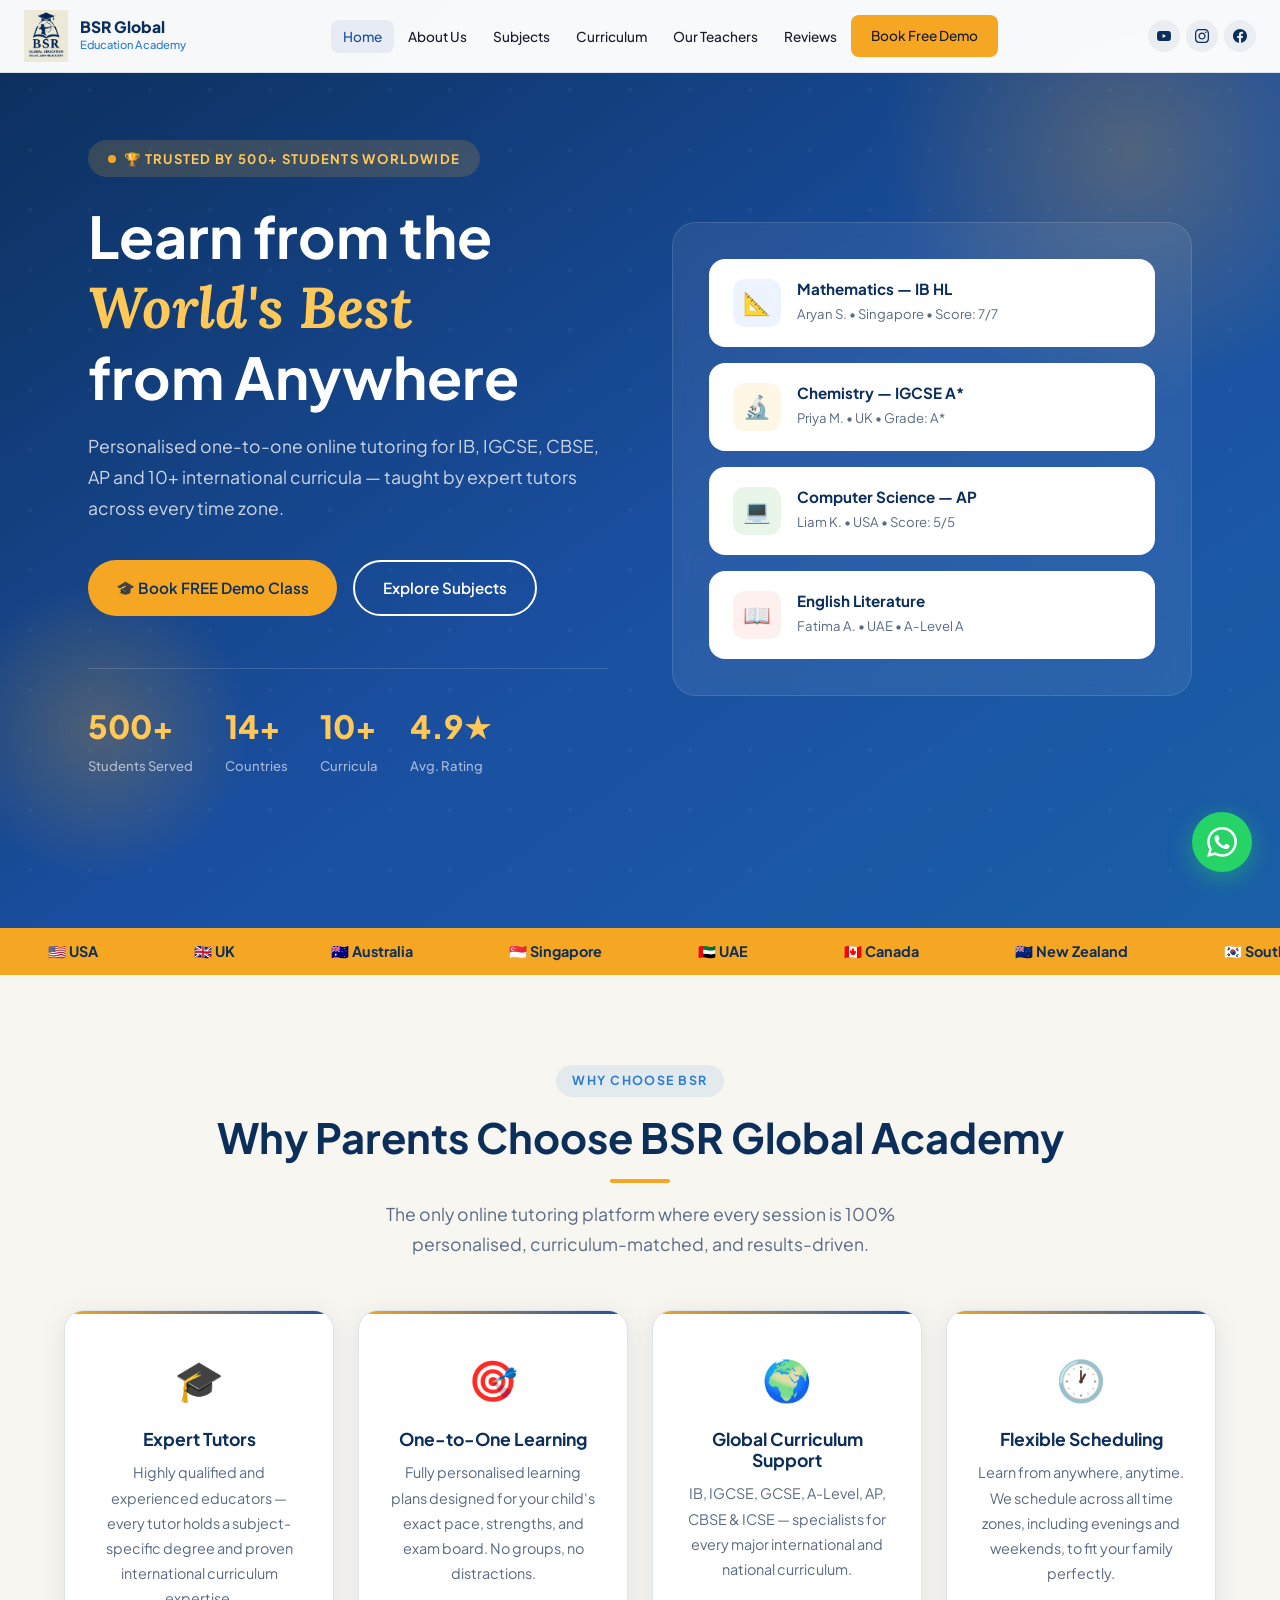
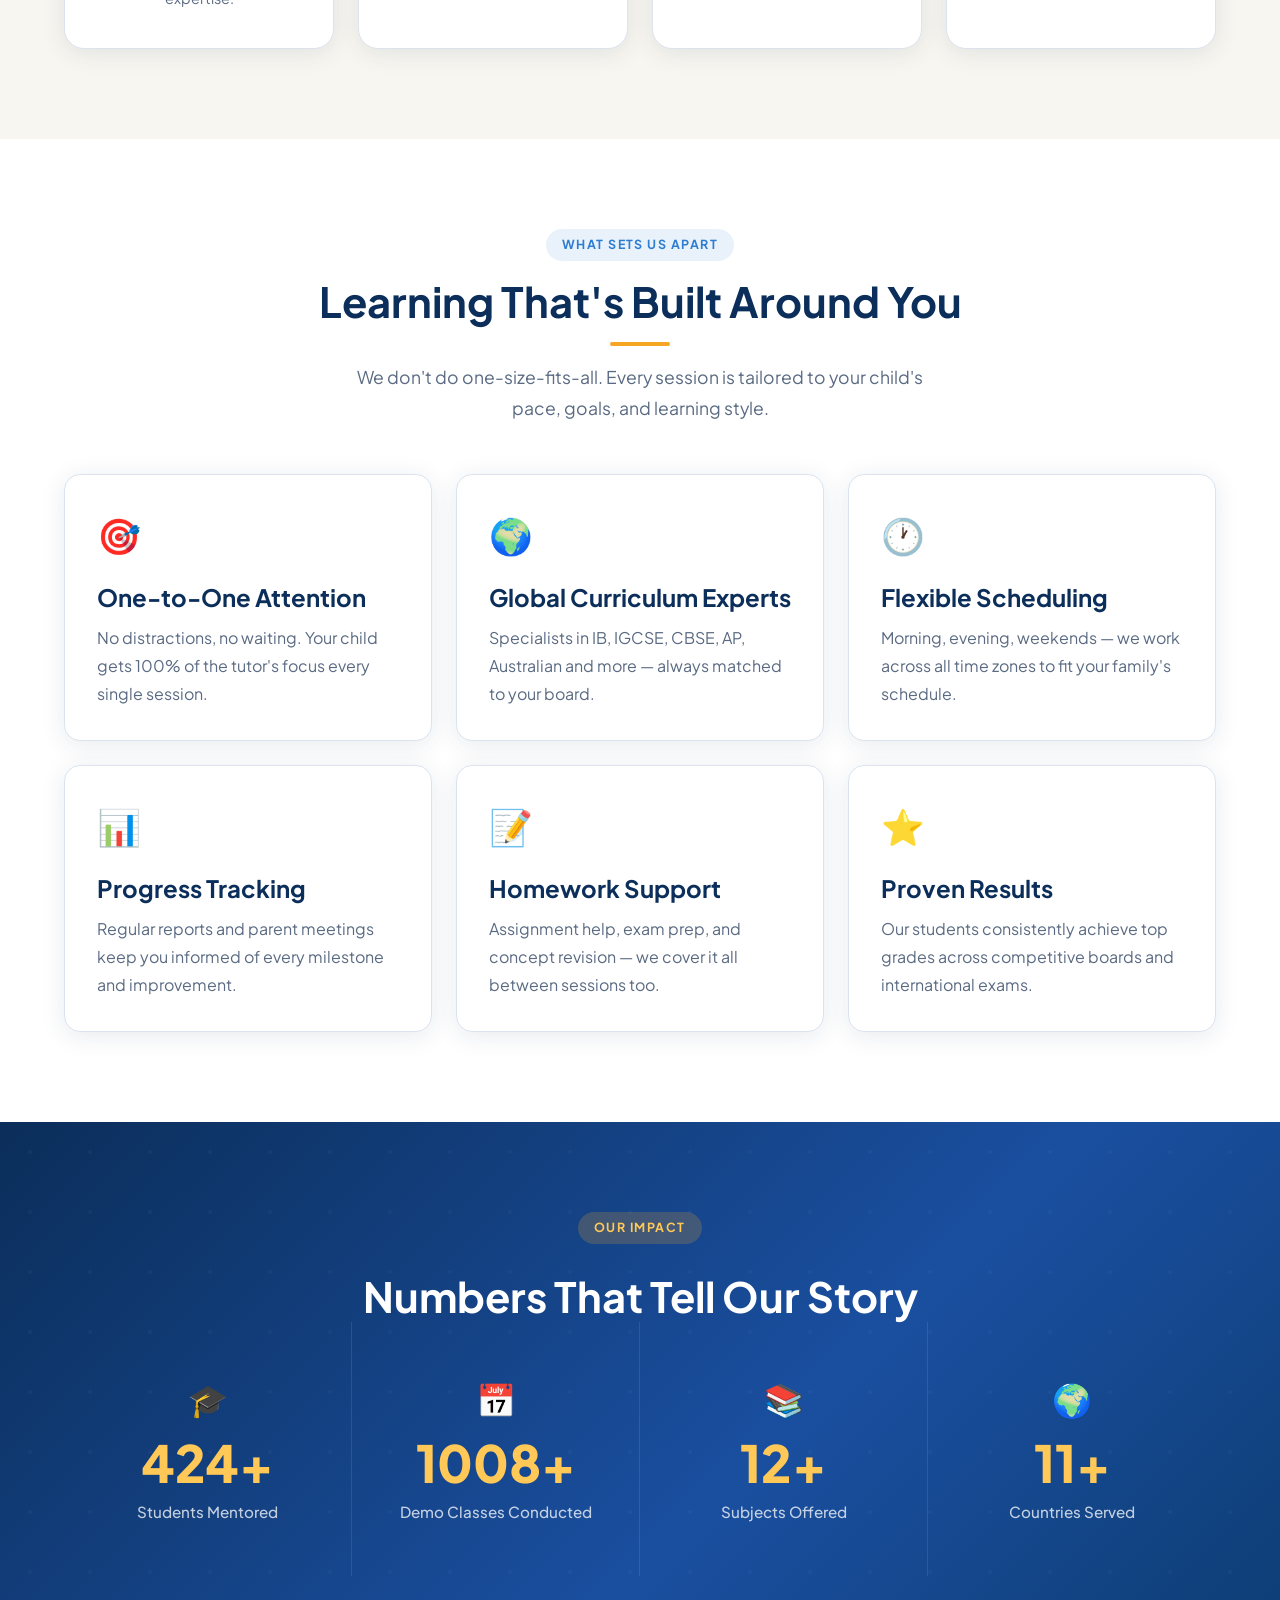
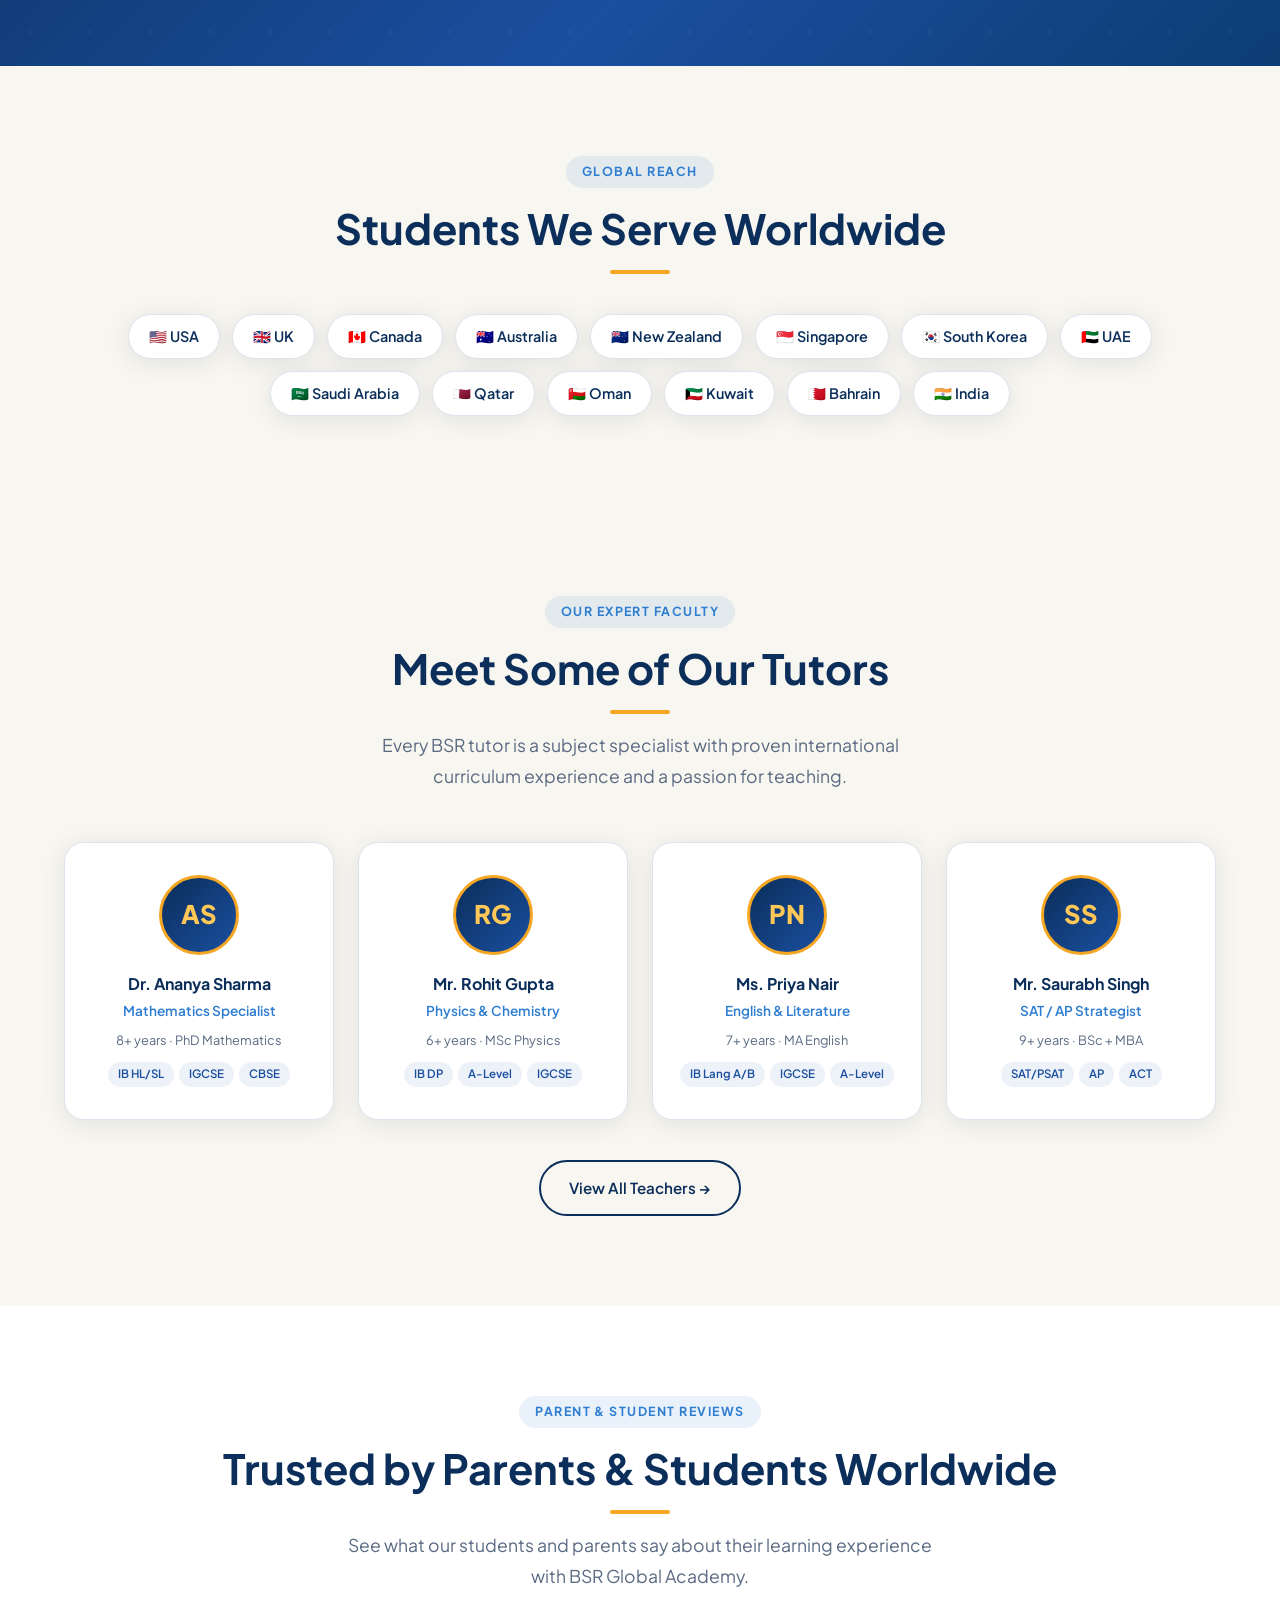
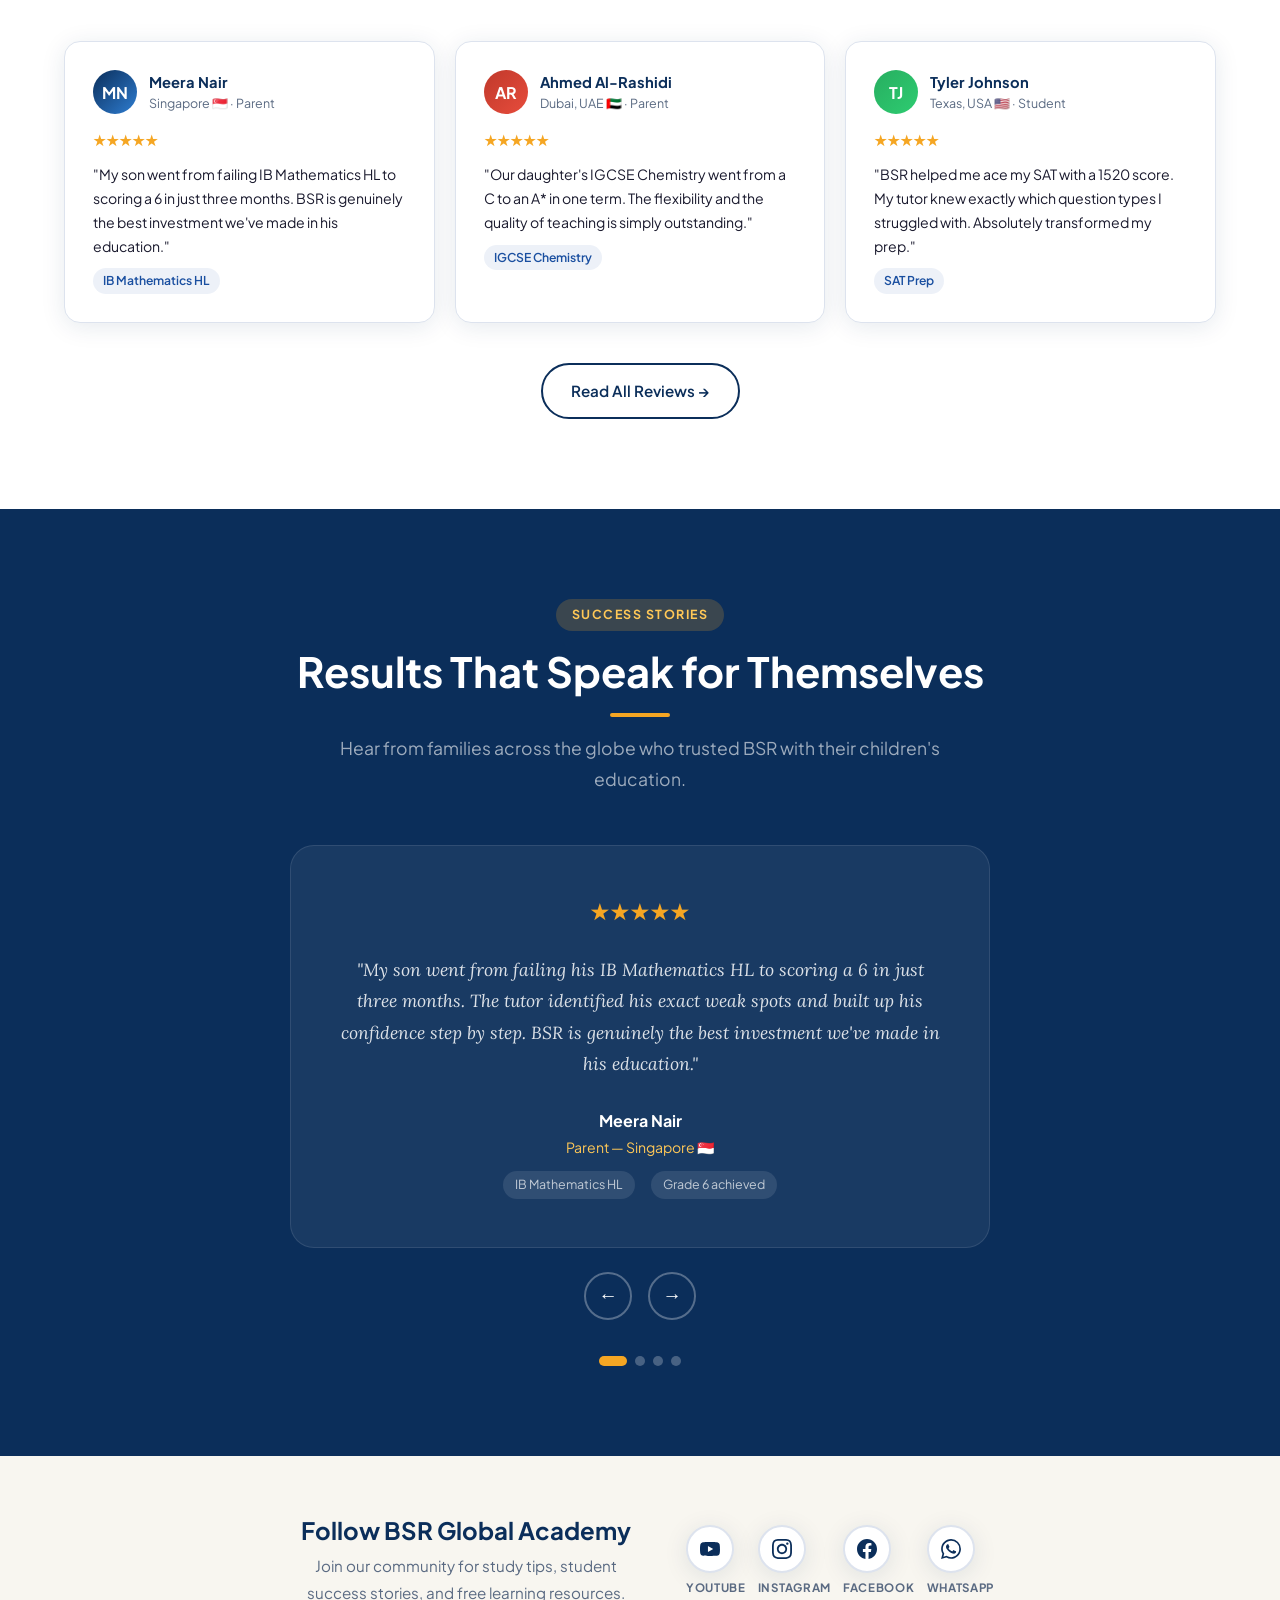
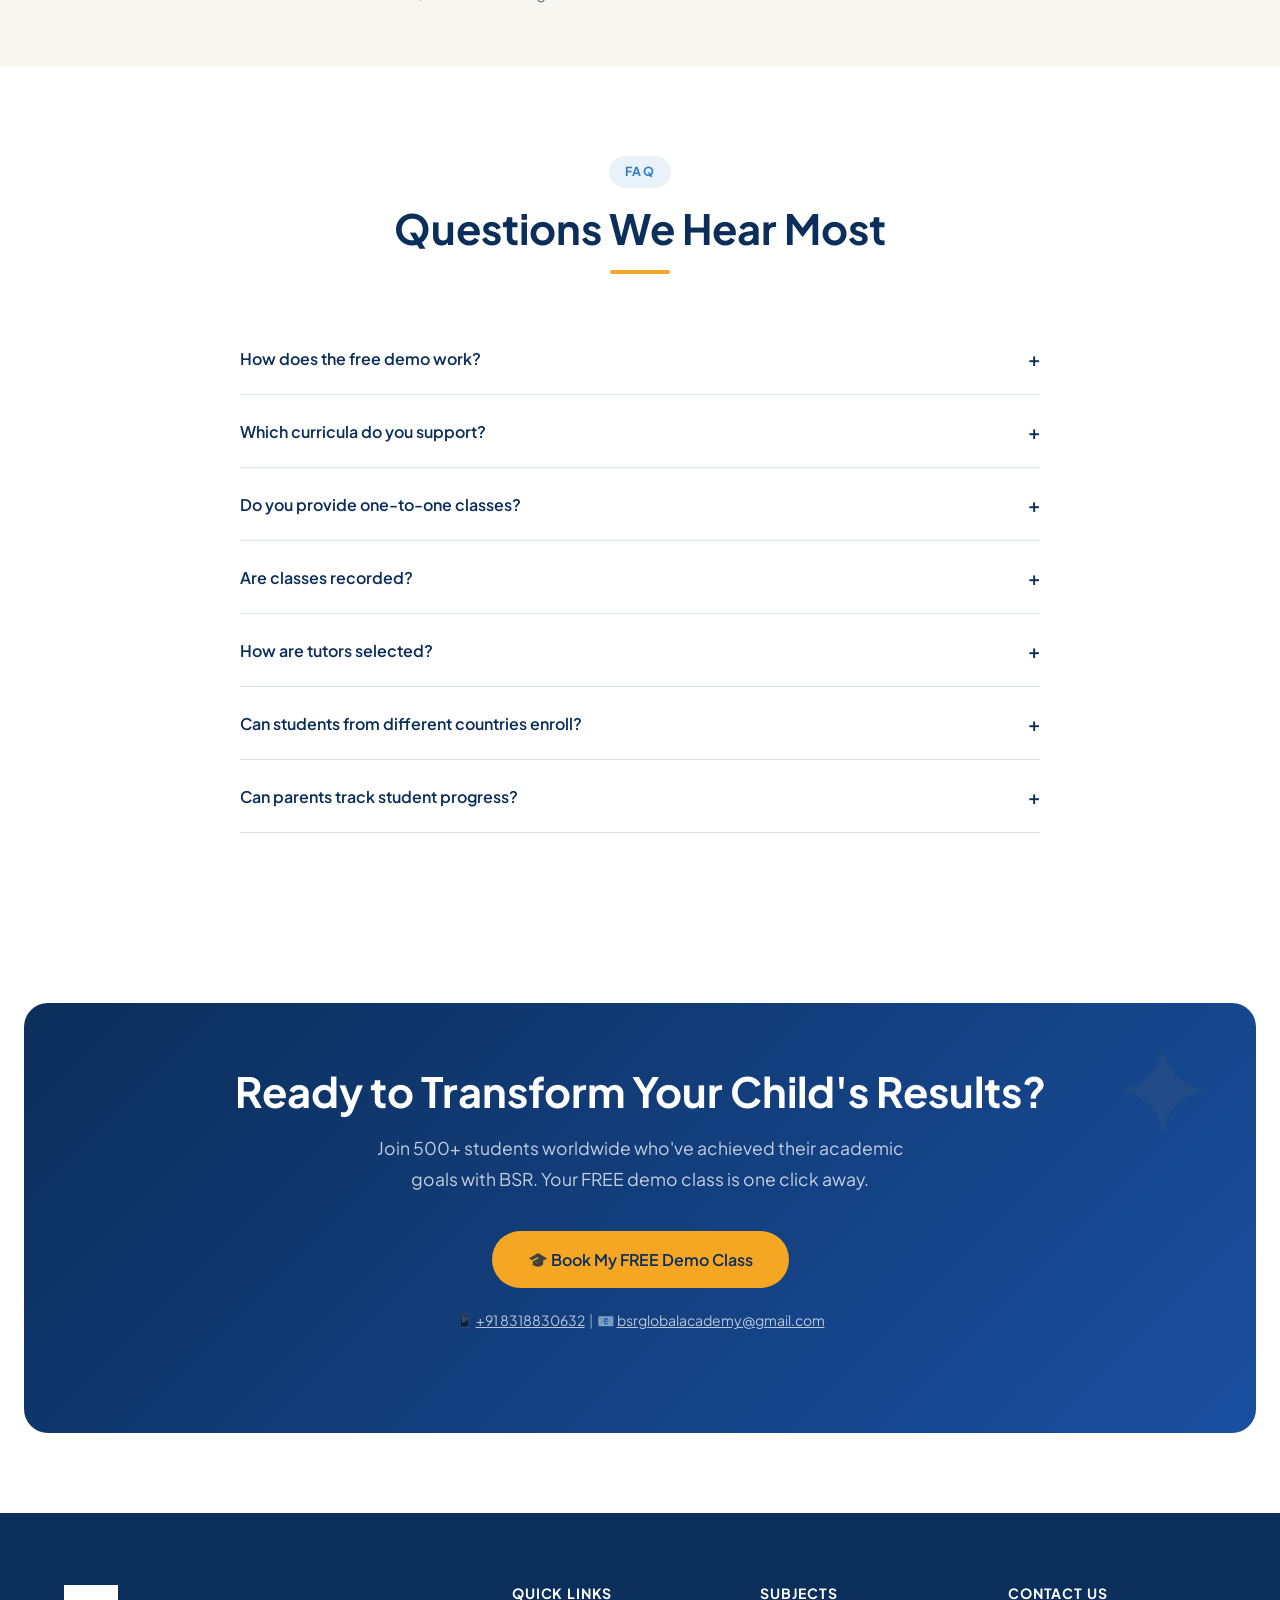
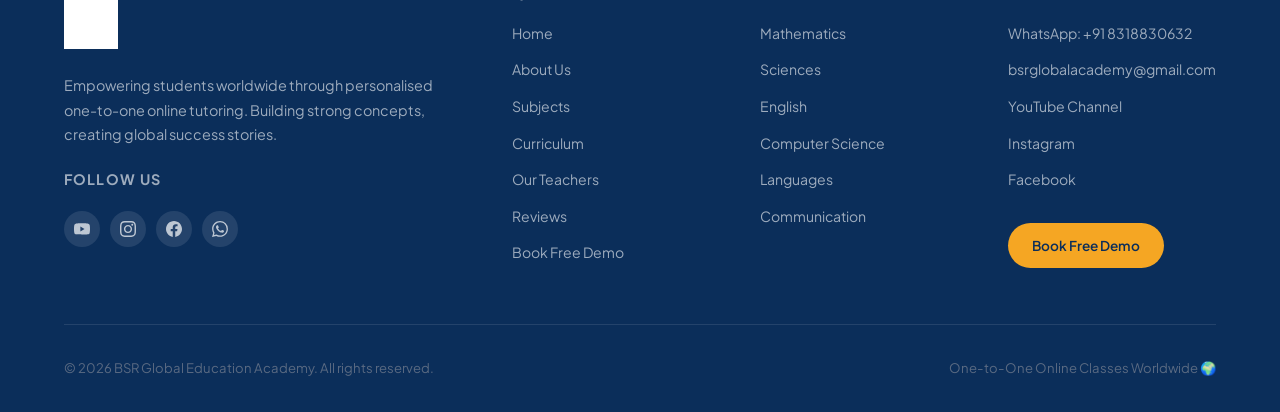
==== commit ce6d1be5: "Add files via upload" ====
--- a/index.html
+++ b/index.html
@@ -3,15 +3,51 @@
 <head>
 <meta charset="UTF-8">
 <meta name="viewport" content="width=device-width, initial-scale=1.0">
-<title>BSR Global Education Academy | One-to-One Online Tutoring Worldwide</title>
-<meta name="description" content="Premium one-to-one online tutoring for IB, IGCSE, CBSE, AP and more. Serving students in USA, UK, Australia, UAE and 14+ countries. Book a FREE demo class today.">
-<meta name="keywords" content="online tutoring, IB tutor, IGCSE tutor, CBSE, one-to-one, BSR Global Education Academy">
-<meta property="og:title" content="BSR Global Education Academy">
-<meta property="og:description" content="Personalised online tutoring for global curricula. Book your FREE demo today.">
+<title>BSR Global Education Academy | #1 One-to-One Online Tutoring Worldwide</title>
+<meta name="description" content="Premium one-to-one online tutoring for IB, IGCSE, GCSE, A-Level, CBSE, AP and more. Serving students in USA, UK, Australia, UAE and 14+ countries. Book your FREE demo class today.">
+<meta name="keywords" content="online tutoring, IB tutor, IGCSE tutor, CBSE tutor, one-to-one tutoring, BSR Global Education Academy, online classes, AP tutor">
+<meta property="og:title" content="BSR Global Education Academy | Premium One-to-One Online Tutoring">
+<meta property="og:description" content="Expert one-to-one online tutoring for IB, IGCSE, CBSE, AP & more. 500+ students. 14+ countries. Book your FREE demo class today.">
 <meta property="og:type" content="website">
+<meta property="og:url" content="https://mishradurgesh.github.io/bsr-global-academy/">
+<meta property="og:image" content="https://mishradurgesh.github.io/bsr-global-academy/logo.jpg">
+<meta name="twitter:card" content="summary_large_image">
+<meta name="twitter:title" content="BSR Global Education Academy">
+<meta name="twitter:description" content="Premium one-to-one online tutoring for IB, IGCSE, CBSE, AP and more. Book a FREE demo today.">
 <link rel="icon" href="logo.jpg" type="image/jpeg">
+<link rel="canonical" href="https://mishradurgesh.github.io/bsr-global-academy/">
 <link href="https://fonts.googleapis.com/css2?family=Plus+Jakarta+Sans:wght@300;400;500;600;700;800&family=Lora:ital,wght@0,400;1,400&display=swap" rel="stylesheet">
 <link rel="stylesheet" href="style.css">
+
+<script type="application/ld+json">
+{
+  "@context":"https://schema.org",
+  "@graph":[
+    {
+      "@type":"EducationalOrganization",
+      "name":"BSR Global Education Academy",
+      "description":"Premium one-to-one online tutoring for IB, IGCSE, GCSE, A-Level, CBSE, AP and more.",
+      "url":"https://mishradurgesh.github.io/bsr-global-academy/",
+      "logo":"https://mishradurgesh.github.io/bsr-global-academy/logo.jpg",
+      "telephone":"+91 8318830632",
+      "email":"bsrglobalacademy@gmail.com",
+      "sameAs":["https://www.youtube.com/@BSRGlobalEducation","https://www.instagram.com/bsrglobalacademy","https://www.facebook.com/profile.php?id=61587389646397"],
+      "areaServed":["USA","UK","Australia","UAE","Singapore","Canada","India","Qatar","Saudi Arabia"]
+    },
+    {
+      "@type":"FAQPage",
+      "mainEntity":[
+        {"@type":"Question","name":"How does the free demo work?","acceptedAnswer":{"@type":"Answer","text":"You book a 45-minute session at no cost. A specialist tutor will meet your child, assess their current level, cover actual curriculum content, and answer any questions. There is no obligation to continue."}},
+        {"@type":"Question","name":"Which curricula do you support?","acceptedAnswer":{"@type":"Answer","text":"We support IB (PYP, MYP, DP), IGCSE, GCSE, Cambridge A-Level, Edexcel A-Level, AP, Australian Curriculum, CBSE, ICSE, and more."}},
+        {"@type":"Question","name":"Do you provide one-to-one classes?","acceptedAnswer":{"@type":"Answer","text":"Yes. Our core offering is 100% one-to-one. Every session is exclusively between your child and their dedicated tutor with no group classes or shared sessions."}},
+        {"@type":"Question","name":"Are classes recorded?","acceptedAnswer":{"@type":"Answer","text":"Yes, sessions on Zoom can be recorded for the student to review. Recordings are shared with the family after each session."}},
+        {"@type":"Question","name":"How are tutors selected?","acceptedAnswer":{"@type":"Answer","text":"Every BSR tutor holds a subject-specific degree and has proven international curriculum experience. They go through a rigorous interview, demo lesson, and background check before joining."}}
+      ]
+    }
+  ]
+}
+</script>
+
 <style>
 /* ── Hero ── */
 .hero {
@@ -24,10 +60,7 @@
   content: ''; position: absolute; inset: 0;
   background: url("data:image/svg+xml,%3Csvg width='60' height='60' viewBox='0 0 60 60' xmlns='http://www.w3.org/2000/svg'%3E%3Cg fill='none' fill-rule='evenodd'%3E%3Cg fill='%23ffffff' fill-opacity='0.04'%3E%3Ccircle cx='30' cy='30' r='2'/%3E%3C/g%3E%3C/g%3E%3C/svg%3E");
 }
-.hero-orb {
-  position: absolute; border-radius: 50%;
-  background: radial-gradient(circle, rgba(245,166,35,.25), transparent 70%);
-}
+.hero-orb { position: absolute; border-radius: 50%; background: radial-gradient(circle, rgba(245,166,35,.25), transparent 70%); }
 .hero-orb-1 { width: 500px; height: 500px; top: -100px; right: -100px; }
 .hero-orb-2 { width: 300px; height: 300px; bottom: 50px; left: -50px; }
 .hero-inner {
@@ -40,7 +73,8 @@
   padding: 8px 20px; border-radius: 50px; font-size: .82rem; font-weight: 700;
   letter-spacing: .1em; text-transform: uppercase; margin-bottom: 24px;
 }
-.hero-label::before { content:''; width:8px; height:8px; border-radius:50%; background:var(--gold); }
+.hero-label::before { content:''; width:8px; height:8px; border-radius:50%; background:var(--gold); animation: blink 2s infinite; }
+@keyframes blink { 0%,100%{opacity:1} 50%{opacity:.3} }
 .hero h1 { color: #fff; margin-bottom: 20px; }
 .hero h1 em { color: var(--gold-light); font-style: italic; font-family: 'Lora', serif; }
 .hero p   { color: rgba(255,255,255,.78); font-size: 1.1rem; margin-bottom: 36px; max-width: 520px; }
@@ -51,14 +85,9 @@
 }
 .hero-stat strong { display: block; font-size: 2rem; font-weight: 800; color: var(--gold-light); }
 .hero-stat span   { font-size: .82rem; color: rgba(255,255,255,.6); font-weight: 500; }
-.hero-visual {
-  background: rgba(255,255,255,.07); border-radius: 24px; padding: 36px;
-  border: 1px solid rgba(255,255,255,.12); backdrop-filter: blur(8px);
-}
-.hero-card {
-  background: #fff; border-radius: 16px; padding: 20px 24px;
-  margin-bottom: 16px; display: flex; align-items: center; gap: 16px;
-}
+.hero-visual { background: rgba(255,255,255,.07); border-radius: 24px; padding: 36px; border: 1px solid rgba(255,255,255,.12); backdrop-filter: blur(8px); }
+.hero-card { background: #fff; border-radius: 16px; padding: 20px 24px; margin-bottom: 16px; display: flex; align-items: center; gap: 16px; transition: transform .3s; }
+.hero-card:hover { transform: translateX(6px); }
 .hero-card:last-child { margin-bottom: 0; }
 .hero-icon { width: 48px; height: 48px; border-radius: 12px; display: flex; align-items: center; justify-content: center; font-size: 1.4rem; flex-shrink: 0; }
 .hero-card h4 { color: var(--navy); font-size: .95rem; margin-bottom: 4px; }
@@ -66,11 +95,29 @@
 
 /* ── Ticker ── */
 .ticker { background: var(--gold); padding: 12px 0; overflow: hidden; }
-.ticker-track { display: flex; animation: ticker-scroll 25s linear infinite; white-space: nowrap; }
+.ticker-track { display: flex; animation: ticker-scroll 30s linear infinite; white-space: nowrap; }
 .ticker-item  { padding: 0 48px; font-weight: 700; font-size: .9rem; color: var(--navy); }
 @keyframes ticker-scroll { 0%{transform:translateX(0)} 100%{transform:translateX(-50%)} }
 
-/* ── Why BSR ── */
+/* ── Why Parents Choose ── */
+.why-choose { background: var(--cream); }
+.choose-grid { display: grid; grid-template-columns: repeat(auto-fit, minmax(220px, 1fr)); gap: 24px; margin-top: 48px; }
+.choose-card {
+  background: var(--white); border-radius: 20px; padding: 36px 28px;
+  text-align: center; border: 1px solid var(--border);
+  transition: var(--transition); box-shadow: var(--shadow);
+  position: relative; overflow: hidden;
+}
+.choose-card::before {
+  content: ''; position: absolute; top: 0; left: 0; right: 0; height: 3px;
+  background: linear-gradient(90deg, var(--gold), var(--royal)); border-radius: 20px 20px 0 0;
+}
+.choose-card:hover { transform: translateY(-8px); box-shadow: var(--shadow-lg); }
+.choose-icon { font-size: 2.5rem; margin-bottom: 18px; display: block; }
+.choose-card h3 { color: var(--navy); font-size: 1.1rem; margin-bottom: 10px; }
+.choose-card p { font-size: .9rem; }
+
+/* ── Why BSR (detailed) ── */
 .why-grid { display: grid; grid-template-columns: repeat(auto-fit, minmax(280px, 1fr)); gap: 24px; }
 .why-card { padding: 32px; }
 .why-icon { font-size: 2.2rem; margin-bottom: 20px; }
@@ -78,13 +125,36 @@
 
 /* ── Countries ── */
 .countries-section { background: var(--cream); }
-.country-flags { display: flex; flex-wrap: wrap; justify-content: center; gap: 16px; margin-top: 40px; }
+.country-flags { display: flex; flex-wrap: wrap; justify-content: center; gap: 12px; margin-top: 40px; }
 .country-pill {
   display: flex; align-items: center; gap: 10px; background: var(--white);
-  padding: 12px 22px; border-radius: 50px; box-shadow: var(--shadow);
-  font-weight: 600; font-size: .92rem; color: var(--navy);
-  border: 1px solid var(--border);
-}
+  padding: 10px 20px; border-radius: 50px; box-shadow: var(--shadow);
+  font-weight: 600; font-size: .9rem; color: var(--navy);
+  border: 1px solid var(--border); transition: var(--transition);
+}
+.country-pill:hover { border-color: var(--gold); transform: translateY(-2px); box-shadow: var(--shadow-lg); }
+
+/* ── Faculty Preview ── */
+.faculty-preview { background: var(--cream); }
+.faculty-preview-grid { display: grid; grid-template-columns: repeat(auto-fit, minmax(240px, 1fr)); gap: 24px; margin-top: 48px; }
+.faculty-preview-card {
+  background: var(--white); border-radius: 20px; padding: 32px 24px;
+  text-align: center; border: 1px solid var(--border); box-shadow: var(--shadow);
+  transition: var(--transition);
+}
+.faculty-preview-card:hover { transform: translateY(-6px); box-shadow: var(--shadow-lg); }
+.fp-avatar {
+  width: 80px; height: 80px; border-radius: 50%; margin: 0 auto 16px;
+  background: linear-gradient(135deg, var(--navy), var(--royal));
+  display: flex; align-items: center; justify-content: center;
+  font-size: 1.6rem; font-weight: 800; color: var(--gold-light);
+  border: 3px solid var(--gold);
+}
+.fp-name { font-weight: 700; color: var(--navy); margin-bottom: 4px; }
+.fp-role { color: var(--sky); font-size: .85rem; font-weight: 600; margin-bottom: 8px; }
+.fp-exp  { color: var(--muted); font-size: .8rem; }
+.fp-tags { display: flex; flex-wrap: wrap; justify-content: center; gap: 5px; margin-top: 12px; }
+.fp-tag  { background: rgba(26,79,160,.08); color: var(--royal); font-size: .72rem; font-weight: 600; padding: 3px 10px; border-radius: 50px; }
 
 /* ── Testimonials ── */
 .testimonials-section { background: var(--navy); }
@@ -93,9 +163,7 @@
 .testimonials-section .section-sub   { color: rgba(255,255,255,.6); }
 .carousel-wrap { position: relative; overflow: hidden; }
 .carousel-track { display: flex; transition: transform .5s cubic-bezier(.4,0,.2,1); }
-.testimonial-card {
-  min-width: 100%; padding: 0 16px;
-}
+.testimonial-card { min-width: 100%; padding: 0 16px; }
 .testimonial-inner {
   max-width: 700px; margin: 0 auto;
   background: rgba(255,255,255,.06); border: 1px solid rgba(255,255,255,.1);
@@ -105,16 +173,26 @@
 .testimonial-inner p { color: rgba(255,255,255,.85); font-size: 1.1rem; font-style: italic; font-family: 'Lora', serif; line-height: 1.8; margin-bottom: 28px; }
 .testimonial-author strong { color: var(--white); display: block; }
 .testimonial-author span { color: var(--gold-light); font-size: .88rem; }
+.testimonial-meta-row { display: flex; justify-content: center; gap: 16px; margin-top: 12px; flex-wrap: wrap; }
+.testimonial-meta-row span { background: rgba(255,255,255,.1); color: rgba(255,255,255,.7); padding: 4px 12px; border-radius: 50px; font-size: .78rem; }
 .carousel-dots { display: flex; justify-content: center; gap: 8px; margin-top: 36px; }
 .carousel-dot { width: 10px; height: 10px; border-radius: 50%; background: rgba(255,255,255,.25); border: none; cursor: pointer; transition: var(--transition); }
 .carousel-dot.active { background: var(--gold); width: 28px; border-radius: 5px; }
 .carousel-btns { display: flex; justify-content: center; gap: 16px; margin-top: 24px; }
-.carousel-btn {
-  width: 48px; height: 48px; border-radius: 50%; border: 2px solid rgba(255,255,255,.3);
-  background: transparent; color: #fff; font-size: 1.2rem; cursor: pointer;
-  transition: var(--transition); display: flex; align-items: center; justify-content: center;
-}
+.carousel-btn { width: 48px; height: 48px; border-radius: 50%; border: 2px solid rgba(255,255,255,.3); background: transparent; color: #fff; font-size: 1.2rem; cursor: pointer; transition: var(--transition); display: flex; align-items: center; justify-content: center; }
 .carousel-btn:hover { background: var(--gold); border-color: var(--gold); color: var(--navy); }
+
+/* ── Reviews Preview ── */
+.reviews-preview-section { background: var(--white); }
+.reviews-preview-grid { display: grid; grid-template-columns: repeat(auto-fit, minmax(280px, 1fr)); gap: 20px; margin-top: 48px; }
+.reviews-preview-card { padding: 28px; }
+.reviews-preview-card .rp-header { display: flex; align-items: center; gap: 12px; margin-bottom: 14px; }
+.reviews-preview-card .rp-avatar { width: 44px; height: 44px; border-radius: 50%; background: linear-gradient(135deg,var(--navy),var(--sky)); display: flex; align-items: center; justify-content: center; font-size: 1rem; font-weight: 700; color: #fff; flex-shrink: 0; }
+.reviews-preview-card .rp-name { font-weight: 700; color: var(--navy); font-size: .92rem; }
+.reviews-preview-card .rp-loc  { color: var(--muted); font-size: .78rem; }
+.rp-stars { color: var(--gold); font-size: .95rem; margin-bottom: 10px; }
+.rp-text  { color: var(--text); font-size: .88rem; line-height: 1.7; }
+.rp-tag   { display: inline-block; margin-top: 10px; background: rgba(26,79,160,.08); color: var(--royal); font-size: .76rem; font-weight: 600; padding: 3px 10px; border-radius: 50px; }
 
 /* ── FAQ ── */
 .faq-list { max-width: 800px; margin: 0 auto; }
@@ -123,9 +201,10 @@
   width: 100%; text-align: left; background: none; border: none; cursor: pointer;
   display: flex; justify-content: space-between; align-items: center;
   padding: 24px 0; font-size: 1rem; font-weight: 600; color: var(--navy);
-  font-family: inherit; gap: 16px;
-}
-.faq-q .icon { font-size: 1.2rem; transition: var(--transition); flex-shrink: 0; }
+  font-family: inherit; gap: 16px; transition: color .3s;
+}
+.faq-q:hover { color: var(--royal); }
+.faq-q .icon { font-size: 1.2rem; transition: transform .3s; flex-shrink: 0; }
 .faq-q.open .icon { transform: rotate(45deg); }
 .faq-a { max-height: 0; overflow: hidden; transition: max-height .4s ease; }
 .faq-a p { padding-bottom: 24px; color: var(--muted); }
@@ -136,10 +215,7 @@
   border-radius: 24px; padding: 64px; text-align: center;
   margin: 0 24px; position: relative; overflow: hidden;
 }
-.cta-banner::before {
-  content: '✦'; position: absolute; font-size: 8rem; opacity: .05;
-  top: -20px; right: 40px; color: var(--gold);
-}
+.cta-banner::before { content: '✦'; position: absolute; font-size: 8rem; opacity: .05; top: -20px; right: 40px; color: var(--gold); }
 .cta-banner h2 { color: #fff; }
 .cta-banner p  { color: rgba(255,255,255,.75); font-size: 1.1rem; margin: 16px auto 36px; max-width: 560px; }
 .cta-banner .btn-primary { font-size: 1rem; padding: 16px 36px; }
@@ -149,6 +225,11 @@
   .hero-inner { grid-template-columns: 1fr; gap: 40px; }
   .hero-visual { display: none; }
   .hero-stats  { gap: 20px; }
+  .choose-grid { grid-template-columns: repeat(2, 1fr); }
+}
+@media (max-width: 480px) {
+  .choose-grid { grid-template-columns: 1fr; }
+  .hero-stats  { flex-wrap: wrap; gap: 16px; }
 }
 </style>
 </head>
@@ -169,8 +250,21 @@
       <li><a href="about.html">About Us</a></li>
       <li><a href="subjects.html">Subjects</a></li>
       <li><a href="curriculum.html">Curriculum</a></li>
+      <li><a href="teachers.html">Our Teachers</a></li>
+      <li><a href="reviews.html">Reviews</a></li>
       <li><a href="demo.html" class="btn btn-primary">Book Free Demo</a></li>
     </ul>
+    <div class="nav-social">
+      <a href="https://www.youtube.com/@BSRGlobalEducation" target="_blank" rel="noopener" aria-label="YouTube">
+        <svg viewBox="0 0 24 24"><path d="M23.498 6.186a3.016 3.016 0 0 0-2.122-2.136C19.505 3.545 12 3.545 12 3.545s-7.505 0-9.377.505A3.017 3.017 0 0 0 .502 6.186C0 8.07 0 12 0 12s0 3.93.502 5.814a3.016 3.016 0 0 0 2.122 2.136c1.871.505 9.376.505 9.376.505s7.505 0 9.377-.505a3.015 3.015 0 0 0 2.122-2.136C24 15.93 24 12 24 12s0-3.93-.502-5.814zM9.545 15.568V8.432L15.818 12l-6.273 3.568z"/></svg>
+      </a>
+      <a href="https://www.instagram.com/bsrglobalacademy?utm_source=qr&igsh=ejBpeWNtMnh1djho" target="_blank" rel="noopener" aria-label="Instagram">
+        <svg viewBox="0 0 24 24"><path d="M12 2.163c3.204 0 3.584.012 4.85.07 3.252.148 4.771 1.691 4.919 4.919.058 1.265.069 1.645.069 4.849 0 3.205-.012 3.584-.069 4.849-.149 3.225-1.664 4.771-4.919 4.919-1.266.058-1.644.07-4.85.07-3.204 0-3.584-.012-4.849-.07-3.26-.149-4.771-1.699-4.919-4.92-.058-1.265-.07-1.644-.07-4.849 0-3.204.013-3.583.07-4.849.149-3.227 1.664-4.771 4.919-4.919 1.266-.057 1.645-.069 4.849-.069zm0-2.163c-3.259 0-3.667.014-4.947.072-4.358.2-6.78 2.618-6.98 6.98-.059 1.281-.073 1.689-.073 4.948 0 3.259.014 3.668.072 4.948.2 4.358 2.618 6.78 6.98 6.98 1.281.058 1.689.072 4.948.072 3.259 0 3.668-.014 4.948-.072 4.354-.2 6.782-2.618 6.979-6.98.059-1.28.073-1.689.073-4.948 0-3.259-.014-3.667-.072-4.947-.196-4.354-2.617-6.78-6.979-6.98-1.281-.059-1.69-.073-4.949-.073zm0 5.838c-3.403 0-6.162 2.759-6.162 6.162s2.759 6.163 6.162 6.163 6.162-2.759 6.162-6.163c0-3.403-2.759-6.162-6.162-6.162zm0 10.162c-2.209 0-4-1.79-4-4 0-2.209 1.791-4 4-4s4 1.791 4 4c0 2.21-1.791 4-4 4zm6.406-11.845c-.796 0-1.441.645-1.441 1.44s.645 1.44 1.441 1.44c.795 0 1.439-.645 1.439-1.44s-.644-1.44-1.439-1.44z"/></svg>
+      </a>
+      <a href="https://www.facebook.com/profile.php?id=61587389646397" target="_blank" rel="noopener" aria-label="Facebook">
+        <svg viewBox="0 0 24 24"><path d="M24 12.073c0-6.627-5.373-12-12-12s-12 5.373-12 12c0 5.99 4.388 10.954 10.125 11.854v-8.385H7.078v-3.47h3.047V9.43c0-3.007 1.792-4.669 4.533-4.669 1.312 0 2.686.235 2.686.235v2.953H15.83c-1.491 0-1.956.925-1.956 1.874v2.25h3.328l-.532 3.47h-2.796v8.385C19.612 23.027 24 18.062 24 12.073z"/></svg>
+      </a>
+    </div>
     <button class="nav-toggle" id="navToggle" aria-label="Toggle menu">
       <span></span><span></span><span></span>
     </button>
@@ -227,7 +321,6 @@
     <span class="ticker-item">🇳🇿 New Zealand</span><span class="ticker-item">🇰🇷 South Korea</span>
     <span class="ticker-item">🇶🇦 Qatar</span><span class="ticker-item">🇮🇳 India</span>
     <span class="ticker-item">🇸🇦 Saudi Arabia</span><span class="ticker-item">🇴🇲 Oman</span>
-    <!-- duplicate for seamless loop -->
     <span class="ticker-item">🇺🇸 USA</span><span class="ticker-item">🇬🇧 UK</span>
     <span class="ticker-item">🇦🇺 Australia</span><span class="ticker-item">🇸🇬 Singapore</span>
     <span class="ticker-item">🇦🇪 UAE</span><span class="ticker-item">🇨🇦 Canada</span>
@@ -237,11 +330,45 @@
   </div>
 </div>
 
-<!-- Why BSR -->
+<!-- WHY PARENTS CHOOSE BSR -->
+<section class="why-choose">
+  <div class="container">
+    <div class="text-center">
+      <span class="section-label">Why Choose BSR</span>
+      <h2 class="section-title">Why Parents Choose BSR Global Academy</h2>
+      <div class="gold-bar"></div>
+      <p class="section-sub" style="margin-top:16px">The only online tutoring platform where every session is 100% personalised, curriculum-matched, and results-driven.</p>
+    </div>
+    <div class="choose-grid">
+      <div class="choose-card">
+        <span class="choose-icon">🎓</span>
+        <h3>Expert Tutors</h3>
+        <p>Highly qualified and experienced educators — every tutor holds a subject-specific degree and proven international curriculum expertise.</p>
+      </div>
+      <div class="choose-card">
+        <span class="choose-icon">🎯</span>
+        <h3>One-to-One Learning</h3>
+        <p>Fully personalised learning plans designed for your child's exact pace, strengths, and exam board. No groups, no distractions.</p>
+      </div>
+      <div class="choose-card">
+        <span class="choose-icon">🌍</span>
+        <h3>Global Curriculum Support</h3>
+        <p>IB, IGCSE, GCSE, A-Level, AP, CBSE & ICSE — specialists for every major international and national curriculum.</p>
+      </div>
+      <div class="choose-card">
+        <span class="choose-icon">🕐</span>
+        <h3>Flexible Scheduling</h3>
+        <p>Learn from anywhere, anytime. We schedule across all time zones, including evenings and weekends, to fit your family perfectly.</p>
+      </div>
+    </div>
+  </div>
+</section>
+
+<!-- Why BSR — Detailed -->
 <section>
   <div class="container">
     <div class="text-center">
-      <span class="section-label">Why Choose BSR</span>
+      <span class="section-label">What Sets Us Apart</span>
       <h2 class="section-title">Learning That's Built Around You</h2>
       <div class="gold-bar"></div>
       <p class="section-sub" style="margin-top:16px">We don't do one-size-fits-all. Every session is tailored to your child's pace, goals, and learning style.</p>
@@ -276,6 +403,38 @@
         <div class="why-icon">⭐</div>
         <h3>Proven Results</h3>
         <p>Our students consistently achieve top grades across competitive boards and international exams.</p>
+      </div>
+    </div>
+  </div>
+</section>
+
+<!-- Our Impact — Animated Counters -->
+<section class="impact-section">
+  <div class="container">
+    <div class="text-center" style="margin-bottom:0">
+      <span class="section-label" style="background:rgba(245,166,35,.2);color:var(--gold-light)">Our Impact</span>
+      <h2 style="color:#fff;margin:12px 0 0">Numbers That Tell Our Story</h2>
+    </div>
+    <div class="impact-grid">
+      <div class="impact-item">
+        <span class="impact-icon">🎓</span>
+        <span class="impact-number" data-target="500" data-suffix="+">0</span>
+        <span class="impact-label">Students Mentored</span>
+      </div>
+      <div class="impact-item">
+        <span class="impact-icon">📅</span>
+        <span class="impact-number" data-target="1200" data-suffix="+">0</span>
+        <span class="impact-label">Demo Classes Conducted</span>
+      </div>
+      <div class="impact-item">
+        <span class="impact-icon">📚</span>
+        <span class="impact-number" data-target="15" data-suffix="+">0</span>
+        <span class="impact-label">Subjects Offered</span>
+      </div>
+      <div class="impact-item">
+        <span class="impact-icon">🌍</span>
+        <span class="impact-number" data-target="14" data-suffix="+">0</span>
+        <span class="impact-label">Countries Served</span>
       </div>
     </div>
   </div>
@@ -306,11 +465,108 @@
   </div>
 </section>
 
-<!-- Testimonials -->
+<!-- Faculty Preview -->
+<section class="faculty-preview">
+  <div class="container">
+    <div class="text-center">
+      <span class="section-label">Our Expert Faculty</span>
+      <h2 class="section-title">Meet Some of Our Tutors</h2>
+      <div class="gold-bar"></div>
+      <p class="section-sub" style="margin-top:16px">Every BSR tutor is a subject specialist with proven international curriculum experience and a passion for teaching.</p>
+    </div>
+    <div class="faculty-preview-grid">
+      <div class="faculty-preview-card">
+        <div class="fp-avatar">AS</div>
+        <div class="fp-name">Dr. Ananya Sharma</div>
+        <div class="fp-role">Mathematics Specialist</div>
+        <div class="fp-exp">8+ years · PhD Mathematics</div>
+        <div class="fp-tags">
+          <span class="fp-tag">IB HL/SL</span><span class="fp-tag">IGCSE</span><span class="fp-tag">CBSE</span>
+        </div>
+      </div>
+      <div class="faculty-preview-card">
+        <div class="fp-avatar">RG</div>
+        <div class="fp-name">Mr. Rohit Gupta</div>
+        <div class="fp-role">Physics & Chemistry</div>
+        <div class="fp-exp">6+ years · MSc Physics</div>
+        <div class="fp-tags">
+          <span class="fp-tag">IB DP</span><span class="fp-tag">A-Level</span><span class="fp-tag">IGCSE</span>
+        </div>
+      </div>
+      <div class="faculty-preview-card">
+        <div class="fp-avatar">PN</div>
+        <div class="fp-name">Ms. Priya Nair</div>
+        <div class="fp-role">English & Literature</div>
+        <div class="fp-exp">7+ years · MA English</div>
+        <div class="fp-tags">
+          <span class="fp-tag">IB Lang A/B</span><span class="fp-tag">IGCSE</span><span class="fp-tag">A-Level</span>
+        </div>
+      </div>
+      <div class="faculty-preview-card">
+        <div class="fp-avatar">SS</div>
+        <div class="fp-name">Mr. Saurabh Singh</div>
+        <div class="fp-role">SAT / AP Strategist</div>
+        <div class="fp-exp">9+ years · BSc + MBA</div>
+        <div class="fp-tags">
+          <span class="fp-tag">SAT/PSAT</span><span class="fp-tag">AP</span><span class="fp-tag">ACT</span>
+        </div>
+      </div>
+    </div>
+    <div class="text-center" style="margin-top:40px">
+      <a href="teachers.html" class="btn btn-outline">View All Teachers →</a>
+    </div>
+  </div>
+</section>
+
+<!-- Parent & Student Reviews Preview -->
+<section class="reviews-preview-section">
+  <div class="container">
+    <div class="text-center">
+      <span class="section-label">Parent & Student Reviews</span>
+      <h2 class="section-title">Trusted by Parents &amp; Students Worldwide</h2>
+      <div class="gold-bar"></div>
+      <p class="section-sub" style="margin-top:16px">See what our students and parents say about their learning experience with BSR Global Academy.</p>
+    </div>
+    <div class="reviews-preview-grid">
+      <div class="card reviews-preview-card">
+        <div class="rp-header">
+          <div class="rp-avatar">MN</div>
+          <div><div class="rp-name">Meera Nair</div><div class="rp-loc">Singapore 🇸🇬 · Parent</div></div>
+        </div>
+        <div class="rp-stars">★★★★★</div>
+        <p class="rp-text">"My son went from failing IB Mathematics HL to scoring a 6 in just three months. BSR is genuinely the best investment we've made in his education."</p>
+        <span class="rp-tag">IB Mathematics HL</span>
+      </div>
+      <div class="card reviews-preview-card">
+        <div class="rp-header">
+          <div class="rp-avatar" style="background:linear-gradient(135deg,#c0392b,#e74c3c)">AR</div>
+          <div><div class="rp-name">Ahmed Al-Rashidi</div><div class="rp-loc">Dubai, UAE 🇦🇪 · Parent</div></div>
+        </div>
+        <div class="rp-stars">★★★★★</div>
+        <p class="rp-text">"Our daughter's IGCSE Chemistry went from a C to an A* in one term. The flexibility and the quality of teaching is simply outstanding."</p>
+        <span class="rp-tag">IGCSE Chemistry</span>
+      </div>
+      <div class="card reviews-preview-card">
+        <div class="rp-header">
+          <div class="rp-avatar" style="background:linear-gradient(135deg,#27ae60,#2ecc71)">TJ</div>
+          <div><div class="rp-name">Tyler Johnson</div><div class="rp-loc">Texas, USA 🇺🇸 · Student</div></div>
+        </div>
+        <div class="rp-stars">★★★★★</div>
+        <p class="rp-text">"BSR helped me ace my SAT with a 1520 score. My tutor knew exactly which question types I struggled with. Absolutely transformed my prep."</p>
+        <span class="rp-tag">SAT Prep</span>
+      </div>
+    </div>
+    <div class="text-center" style="margin-top:40px">
+      <a href="reviews.html" class="btn btn-outline">Read All Reviews →</a>
+    </div>
+  </div>
+</section>
+
+<!-- Testimonials Carousel -->
 <section class="testimonials-section">
   <div class="container">
     <div class="text-center">
-      <span class="section-label">Student Stories</span>
+      <span class="section-label">Success Stories</span>
       <h2 class="section-title">Results That Speak for Themselves</h2>
       <div class="gold-bar"></div>
       <p class="section-sub" style="margin-top:16px">Hear from families across the globe who trusted BSR with their children's education.</p>
@@ -321,28 +577,32 @@
           <div class="testimonial-inner">
             <div class="stars">★★★★★</div>
             <p>"My son went from failing his IB Mathematics HL to scoring a 6 in just three months. The tutor identified his exact weak spots and built up his confidence step by step. BSR is genuinely the best investment we've made in his education."</p>
-            <div class="testimonial-author"><strong>Meera Nair</strong><span>Parent — Singapore 🇸🇬 | IB Mathematics HL</span></div>
+            <div class="testimonial-author"><strong>Meera Nair</strong><span>Parent — Singapore 🇸🇬</span></div>
+            <div class="testimonial-meta-row"><span>IB Mathematics HL</span><span>Grade 6 achieved</span></div>
           </div>
         </div>
         <div class="testimonial-card">
           <div class="testimonial-inner">
             <div class="stars">★★★★★</div>
             <p>"The flexibility is incredible. Our daughter studies in the UK and we're in Dubai — BSR schedules sessions perfectly across both time zones. Her IGCSE Chemistry went from a C to an A* in one term."</p>
-            <div class="testimonial-author"><strong>Ahmed Al-Rashidi</strong><span>Parent — Dubai, UAE 🇦🇪 | IGCSE Chemistry</span></div>
+            <div class="testimonial-author"><strong>Ahmed Al-Rashidi</strong><span>Parent — Dubai, UAE 🇦🇪</span></div>
+            <div class="testimonial-meta-row"><span>IGCSE Chemistry</span><span>C → A* improvement</span></div>
           </div>
         </div>
         <div class="testimonial-card">
           <div class="testimonial-inner">
             <div class="stars">★★★★★</div>
             <p>"BSR helped me ace my SAT with a 1520 score. The sessions were super focused — no wasted time. My tutor knew exactly which question types I struggled with and drilled them until I felt completely ready."</p>
-            <div class="testimonial-author"><strong>Tyler Johnson</strong><span>Student — Texas, USA 🇺🇸 | SAT Prep</span></div>
+            <div class="testimonial-author"><strong>Tyler Johnson</strong><span>Student — Texas, USA 🇺🇸</span></div>
+            <div class="testimonial-meta-row"><span>SAT Prep</span><span>1520 Score</span></div>
           </div>
         </div>
         <div class="testimonial-card">
           <div class="testimonial-inner">
             <div class="stars">★★★★★</div>
             <p>"My daughter's English Literature results have transformed completely. The tutor makes literary analysis feel natural and even enjoyable. We couldn't be happier with BSR — the regular parent updates are a lovely touch."</p>
-            <div class="testimonial-author"><strong>Priya Krishnamurthy</strong><span>Parent — Melbourne, Australia 🇦🇺 | A-Level English</span></div>
+            <div class="testimonial-author"><strong>Priya Krishnamurthy</strong><span>Parent — Melbourne, Australia 🇦🇺</span></div>
+            <div class="testimonial-meta-row"><span>A-Level English</span><span>Grade A achieved</span></div>
           </div>
         </div>
       </div>
@@ -354,6 +614,46 @@
     <div class="carousel-dots" id="carouselDots"></div>
   </div>
 </section>
+
+<!-- Follow Us -->
+<div class="follow-section">
+  <div class="container">
+    <div class="follow-inner">
+      <div class="follow-cta">
+        <h3>Follow BSR Global Academy</h3>
+        <p>Join our community for study tips, student success stories, and free learning resources.</p>
+      </div>
+      <div>
+        <div class="social-icons-row">
+          <div>
+            <a href="https://www.youtube.com/@BSRGlobalEducation" target="_blank" rel="noopener" aria-label="YouTube" class="social-icon youtube">
+              <svg viewBox="0 0 24 24"><path d="M23.498 6.186a3.016 3.016 0 0 0-2.122-2.136C19.505 3.545 12 3.545 12 3.545s-7.505 0-9.377.505A3.017 3.017 0 0 0 .502 6.186C0 8.07 0 12 0 12s0 3.93.502 5.814a3.016 3.016 0 0 0 2.122 2.136c1.871.505 9.376.505 9.376.505s7.505 0 9.377-.505a3.015 3.015 0 0 0 2.122-2.136C24 15.93 24 12 24 12s0-3.93-.502-5.814zM9.545 15.568V8.432L15.818 12l-6.273 3.568z"/></svg>
+            </a>
+            <div class="social-label">YouTube</div>
+          </div>
+          <div>
+            <a href="https://www.instagram.com/bsrglobalacademy?utm_source=qr&igsh=ejBpeWNtMnh1djho" target="_blank" rel="noopener" aria-label="Instagram" class="social-icon instagram">
+              <svg viewBox="0 0 24 24"><path d="M12 2.163c3.204 0 3.584.012 4.85.07 3.252.148 4.771 1.691 4.919 4.919.058 1.265.069 1.645.069 4.849 0 3.205-.012 3.584-.069 4.849-.149 3.225-1.664 4.771-4.919 4.919-1.266.058-1.644.07-4.85.07-3.204 0-3.584-.012-4.849-.07-3.26-.149-4.771-1.699-4.919-4.92-.058-1.265-.07-1.644-.07-4.849 0-3.204.013-3.583.07-4.849.149-3.227 1.664-4.771 4.919-4.919 1.266-.057 1.645-.069 4.849-.069zm0-2.163c-3.259 0-3.667.014-4.947.072-4.358.2-6.78 2.618-6.98 6.98-.059 1.281-.073 1.689-.073 4.948 0 3.259.014 3.668.072 4.948.2 4.358 2.618 6.78 6.98 6.98 1.281.058 1.689.072 4.948.072 3.259 0 3.668-.014 4.948-.072 4.354-.2 6.782-2.618 6.979-6.98.059-1.28.073-1.689.073-4.948 0-3.259-.014-3.667-.072-4.947-.196-4.354-2.617-6.78-6.979-6.98-1.281-.059-1.69-.073-4.949-.073zm0 5.838c-3.403 0-6.162 2.759-6.162 6.162s2.759 6.163 6.162 6.163 6.162-2.759 6.162-6.163c0-3.403-2.759-6.162-6.162-6.162zm0 10.162c-2.209 0-4-1.79-4-4 0-2.209 1.791-4 4-4s4 1.791 4 4c0 2.21-1.791 4-4 4zm6.406-11.845c-.796 0-1.441.645-1.441 1.44s.645 1.44 1.441 1.44c.795 0 1.439-.645 1.439-1.44s-.644-1.44-1.439-1.44z"/></svg>
+            </a>
+            <div class="social-label">Instagram</div>
+          </div>
+          <div>
+            <a href="https://www.facebook.com/profile.php?id=61587389646397" target="_blank" rel="noopener" aria-label="Facebook" class="social-icon facebook">
+              <svg viewBox="0 0 24 24"><path d="M24 12.073c0-6.627-5.373-12-12-12s-12 5.373-12 12c0 5.99 4.388 10.954 10.125 11.854v-8.385H7.078v-3.47h3.047V9.43c0-3.007 1.792-4.669 4.533-4.669 1.312 0 2.686.235 2.686.235v2.953H15.83c-1.491 0-1.956.925-1.956 1.874v2.25h3.328l-.532 3.47h-2.796v8.385C19.612 23.027 24 18.062 24 12.073z"/></svg>
+            </a>
+            <div class="social-label">Facebook</div>
+          </div>
+          <div>
+            <a href="https://wa.me/918318830632?text=Hello%20BSR%20Global%20Academy%2C%20I%20would%20like%20to%20know%20more%20about%20your%20tutoring%20programs%20and%20free%20demo%20classes." target="_blank" rel="noopener" aria-label="WhatsApp" class="social-icon whatsapp">
+              <svg viewBox="0 0 24 24"><path d="M17.472 14.382c-.297-.149-1.758-.867-2.03-.967-.273-.099-.471-.148-.67.15-.197.297-.767.966-.94 1.164-.173.199-.347.223-.644.075-.297-.15-1.255-.463-2.39-1.475-.883-.788-1.48-1.761-1.653-2.059-.173-.297-.018-.458.13-.606.134-.133.298-.347.446-.52.149-.174.198-.298.298-.497.099-.198.05-.371-.025-.52-.075-.149-.669-1.612-.916-2.207-.242-.579-.487-.5-.669-.51-.173-.008-.371-.01-.57-.01-.198 0-.52.074-.792.372-.272.297-1.04 1.016-1.04 2.479 0 1.462 1.065 2.875 1.213 3.074.149.198 2.096 3.2 5.077 4.487.709.306 1.262.489 1.694.625.712.227 1.36.195 1.871.118.571-.085 1.758-.719 2.006-1.413.248-.694.248-1.289.173-1.413-.074-.124-.272-.198-.57-.347m-5.421 7.403h-.004a9.87 9.87 0 01-5.031-1.378l-.361-.214-3.741.982.998-3.648-.235-.374a9.86 9.86 0 01-1.51-5.26c.001-5.45 4.436-9.884 9.888-9.884 2.64 0 5.122 1.03 6.988 2.898a9.825 9.825 0 012.893 6.994c-.003 5.45-4.437 9.884-9.885 9.884m8.413-18.297A11.815 11.815 0 0012.05 0C5.495 0 .16 5.335.157 11.892c0 2.096.547 4.142 1.588 5.945L.057 24l6.305-1.654a11.882 11.882 0 005.683 1.448h.005c6.554 0 11.89-5.335 11.893-11.893a11.821 11.821 0 00-3.48-8.413z"/></svg>
+            </a>
+            <div class="social-label">WhatsApp</div>
+          </div>
+        </div>
+      </div>
+    </div>
+  </div>
+</div>
 
 <!-- FAQ -->
 <section>
@@ -365,28 +665,32 @@
     </div>
     <div class="faq-list" style="margin-top:48px">
       <div class="faq-item">
-        <button class="faq-q">How does the free demo class work? <span class="icon">+</span></button>
-        <div class="faq-a"><p>You book a 45-minute session at no cost. A tutor will meet your child, assess their current level, explain our approach, and answer any questions. There's no obligation to continue.</p></div>
+        <button class="faq-q">How does the free demo work? <span class="icon">+</span></button>
+        <div class="faq-a"><p>You book a 45-minute session at no cost. A specialist tutor will meet your child, assess their current level, cover actual curriculum content, and explain our approach. There is zero obligation to continue — it's a real lesson, not a sales pitch.</p></div>
       </div>
       <div class="faq-item">
-        <button class="faq-q">What platforms do you use for online classes? <span class="icon">+</span></button>
-        <div class="faq-a"><p>We primarily use Zoom with an interactive whiteboard. All sessions can be recorded for review. We adapt to the student's preferred platform on request.</p></div>
+        <button class="faq-q">Which curricula do you support? <span class="icon">+</span></button>
+        <div class="faq-a"><p>We support IB (PYP, MYP, DP), IGCSE, GCSE (Cambridge, Edexcel, AQA), A-Level, AP, SAT, ACT, Australian Curriculum (VCE, HSC), CBSE, ICSE, and more. If you don't see your board, just ask — chances are we cover it.</p></div>
       </div>
       <div class="faq-item">
-        <button class="faq-q">How are tutors selected and vetted? <span class="icon">+</span></button>
-        <div class="faq-a"><p>Every BSR tutor holds a subject-specific degree and has proven teaching experience with international curricula. They go through a rigorous interview, demo lesson, and background check before joining our team.</p></div>
+        <button class="faq-q">Do you provide one-to-one classes? <span class="icon">+</span></button>
+        <div class="faq-a"><p>Yes — exclusively. Every session at BSR is 100% one-to-one between your child and their dedicated tutor. No group classes, no shared sessions. Your child gets the tutor's full attention for the entire lesson.</p></div>
       </div>
       <div class="faq-item">
-        <button class="faq-q">Can we switch tutors if the fit isn't right? <span class="icon">+</span></button>
-        <div class="faq-a"><p>Absolutely. We want every student to thrive. If for any reason the tutor isn't the perfect fit, just let us know and we'll arrange a new match at no extra cost.</p></div>
+        <button class="faq-q">Are classes recorded? <span class="icon">+</span></button>
+        <div class="faq-a"><p>Yes. Zoom sessions can be recorded and shared with the student and parent after each class. This lets students revisit explanations they found difficult and reinforces learning between sessions.</p></div>
       </div>
       <div class="faq-item">
-        <button class="faq-q">Do you offer group classes or only one-to-one? <span class="icon">+</span></button>
-        <div class="faq-a"><p>Our core offering is one-to-one because we believe it drives the best results. We do offer small-group workshops (2–3 students) for competitive exam prep on request.</p></div>
+        <button class="faq-q">How are tutors selected? <span class="icon">+</span></button>
+        <div class="faq-a"><p>Every BSR tutor holds a subject-specific degree and has proven teaching experience with international curricula. They go through a rigorous application review, demo lesson, and background verification before joining our team.</p></div>
       </div>
       <div class="faq-item">
-        <button class="faq-q">What age groups do you teach? <span class="icon">+</span></button>
-        <div class="faq-a"><p>We teach students from Grade 1 through to A-Level / Year 12, covering primary, middle school, and senior secondary across all major international and national boards.</p></div>
+        <button class="faq-q">Can students from different countries enroll? <span class="icon">+</span></button>
+        <div class="faq-a"><p>Absolutely. We serve students in 14+ countries including the USA, UK, Australia, UAE, Singapore, Canada, India, Qatar, Saudi Arabia, and more. All sessions are online via Zoom and scheduled to suit your local time zone.</p></div>
+      </div>
+      <div class="faq-item">
+        <button class="faq-q">Can parents track student progress? <span class="icon">+</span></button>
+        <div class="faq-a"><p>Yes. We provide regular progress reports and parent briefing calls so you're always in the loop. After each session, a brief summary is shared covering what was covered and recommended next steps. Transparency is non-negotiable for us.</p></div>
       </div>
     </div>
   </div>
@@ -398,7 +702,7 @@
     <h2>Ready to Transform Your Child's Results?</h2>
     <p>Join 500+ students worldwide who've achieved their academic goals with BSR. Your FREE demo class is one click away.</p>
     <a href="demo.html" class="btn btn-primary">🎓 Book My FREE Demo Class</a>
-    <p style="margin-top:20px;font-size:.88rem;color:rgba(255,255,255,.5)">📱 +91 8318830632 &nbsp;|&nbsp; 📧 bsrglobalacademy@gmail.com</p>
+    <p style="margin-top:20px;font-size:.88rem;color:rgba(255,255,255,.5)">📱 <a href="https://wa.me/918318830632?text=Hello%20BSR%20Global%20Academy%2C%20I%20would%20like%20to%20know%20more%20about%20your%20tutoring%20programs%20and%20free%20demo%20classes." style="color:rgba(255,255,255,.7)" target="_blank" rel="noopener">+91 8318830632</a> &nbsp;|&nbsp; 📧 <a href="mailto:bsrglobalacademy@gmail.com" style="color:rgba(255,255,255,.7)">bsrglobalacademy@gmail.com</a></p>
   </div>
 </section>
 
@@ -407,14 +711,22 @@
   <div class="container">
     <div class="footer-grid">
       <div class="footer-brand">
-        <img src="logo.jpg" alt="BSR Logo">
+        <img src="logo.jpg" alt="BSR Global Education Academy">
         <p>Empowering students worldwide through personalised one-to-one online tutoring. Building strong concepts, creating global success stories.</p>
-        <div class="social-links" style="margin-top:20px">
-          <a href="#" title="Instagram" style="font-size:1rem">📸</a>
-          <a href="#" title="Facebook"  style="font-size:1rem">📘</a>
-          <a href="#" title="YouTube"   style="font-size:1rem">▶️</a>
-          <a href="#" title="LinkedIn"  style="font-size:1rem">🔗</a>
-          <a href="https://wa.me/918318830632" title="WhatsApp" style="font-size:1rem">💬</a>
+        <p class="follow-us-label">Follow Us</p>
+        <div class="footer-social-row">
+          <a href="https://www.youtube.com/@BSRGlobalEducation" target="_blank" rel="noopener" aria-label="YouTube" class="footer-social-icon youtube">
+            <svg viewBox="0 0 24 24"><path d="M23.498 6.186a3.016 3.016 0 0 0-2.122-2.136C19.505 3.545 12 3.545 12 3.545s-7.505 0-9.377.505A3.017 3.017 0 0 0 .502 6.186C0 8.07 0 12 0 12s0 3.93.502 5.814a3.016 3.016 0 0 0 2.122 2.136c1.871.505 9.376.505 9.376.505s7.505 0 9.377-.505a3.015 3.015 0 0 0 2.122-2.136C24 15.93 24 12 24 12s0-3.93-.502-5.814zM9.545 15.568V8.432L15.818 12l-6.273 3.568z"/></svg>
+          </a>
+          <a href="https://www.instagram.com/bsrglobalacademy?utm_source=qr&igsh=ejBpeWNtMnh1djho" target="_blank" rel="noopener" aria-label="Instagram" class="footer-social-icon instagram">
+            <svg viewBox="0 0 24 24"><path d="M12 2.163c3.204 0 3.584.012 4.85.07 3.252.148 4.771 1.691 4.919 4.919.058 1.265.069 1.645.069 4.849 0 3.205-.012 3.584-.069 4.849-.149 3.225-1.664 4.771-4.919 4.919-1.266.058-1.644.07-4.85.07-3.204 0-3.584-.012-4.849-.07-3.26-.149-4.771-1.699-4.919-4.92-.058-1.265-.07-1.644-.07-4.849 0-3.204.013-3.583.07-4.849.149-3.227 1.664-4.771 4.919-4.919 1.266-.057 1.645-.069 4.849-.069zm0-2.163c-3.259 0-3.667.014-4.947.072-4.358.2-6.78 2.618-6.98 6.98-.059 1.281-.073 1.689-.073 4.948 0 3.259.014 3.668.072 4.948.2 4.358 2.618 6.78 6.98 6.98 1.281.058 1.689.072 4.948.072 3.259 0 3.668-.014 4.948-.072 4.354-.2 6.782-2.618 6.979-6.98.059-1.28.073-1.689.073-4.948 0-3.259-.014-3.667-.072-4.947-.196-4.354-2.617-6.78-6.979-6.98-1.281-.059-1.69-.073-4.949-.073zm0 5.838c-3.403 0-6.162 2.759-6.162 6.162s2.759 6.163 6.162 6.163 6.162-2.759 6.162-6.163c0-3.403-2.759-6.162-6.162-6.162zm0 10.162c-2.209 0-4-1.79-4-4 0-2.209 1.791-4 4-4s4 1.791 4 4c0 2.21-1.791 4-4 4zm6.406-11.845c-.796 0-1.441.645-1.441 1.44s.645 1.44 1.441 1.44c.795 0 1.439-.645 1.439-1.44s-.644-1.44-1.439-1.44z"/></svg>
+          </a>
+          <a href="https://www.facebook.com/profile.php?id=61587389646397" target="_blank" rel="noopener" aria-label="Facebook" class="footer-social-icon facebook">
+            <svg viewBox="0 0 24 24"><path d="M24 12.073c0-6.627-5.373-12-12-12s-12 5.373-12 12c0 5.99 4.388 10.954 10.125 11.854v-8.385H7.078v-3.47h3.047V9.43c0-3.007 1.792-4.669 4.533-4.669 1.312 0 2.686.235 2.686.235v2.953H15.83c-1.491 0-1.956.925-1.956 1.874v2.25h3.328l-.532 3.47h-2.796v8.385C19.612 23.027 24 18.062 24 12.073z"/></svg>
+          </a>
+          <a href="https://wa.me/918318830632?text=Hello%20BSR%20Global%20Academy%2C%20I%20would%20like%20to%20know%20more%20about%20your%20tutoring%20programs%20and%20free%20demo%20classes." target="_blank" rel="noopener" aria-label="WhatsApp" class="footer-social-icon whatsapp">
+            <svg viewBox="0 0 24 24"><path d="M17.472 14.382c-.297-.149-1.758-.867-2.03-.967-.273-.099-.471-.148-.67.15-.197.297-.767.966-.94 1.164-.173.199-.347.223-.644.075-.297-.15-1.255-.463-2.39-1.475-.883-.788-1.48-1.761-1.653-2.059-.173-.297-.018-.458.13-.606.134-.133.298-.347.446-.52.149-.174.198-.298.298-.497.099-.198.05-.371-.025-.52-.075-.149-.669-1.612-.916-2.207-.242-.579-.487-.5-.669-.51-.173-.008-.371-.01-.57-.01-.198 0-.52.074-.792.372-.272.297-1.04 1.016-1.04 2.479 0 1.462 1.065 2.875 1.213 3.074.149.198 2.096 3.2 5.077 4.487.709.306 1.262.489 1.694.625.712.227 1.36.195 1.871.118.571-.085 1.758-.719 2.006-1.413.248-.694.248-1.289.173-1.413-.074-.124-.272-.198-.57-.347m-5.421 7.403h-.004a9.87 9.87 0 01-5.031-1.378l-.361-.214-3.741.982.998-3.648-.235-.374a9.86 9.86 0 01-1.51-5.26c.001-5.45 4.436-9.884 9.888-9.884 2.64 0 5.122 1.03 6.988 2.898a9.825 9.825 0 012.893 6.994c-.003 5.45-4.437 9.884-9.885 9.884m8.413-18.297A11.815 11.815 0 0012.05 0C5.495 0 .16 5.335.157 11.892c0 2.096.547 4.142 1.588 5.945L.057 24l6.305-1.654a11.882 11.882 0 005.683 1.448h.005c6.554 0 11.89-5.335 11.893-11.893a11.821 11.821 0 00-3.48-8.413z"/></svg>
+          </a>
         </div>
       </div>
       <div class="footer-col">
@@ -424,7 +736,9 @@
           <li><a href="about.html">About Us</a></li>
           <li><a href="subjects.html">Subjects</a></li>
           <li><a href="curriculum.html">Curriculum</a></li>
-          <li><a href="demo.html">Book Demo</a></li>
+          <li><a href="teachers.html">Our Teachers</a></li>
+          <li><a href="reviews.html">Reviews</a></li>
+          <li><a href="demo.html">Book Free Demo</a></li>
         </ul>
       </div>
       <div class="footer-col">
@@ -435,15 +749,19 @@
           <li><a href="subjects.html">English</a></li>
           <li><a href="subjects.html">Computer Science</a></li>
           <li><a href="subjects.html">Languages</a></li>
+          <li><a href="subjects.html">Communication</a></li>
         </ul>
       </div>
       <div class="footer-col">
-        <h4>Contact</h4>
+        <h4>Contact Us</h4>
         <ul>
-          <li><a href="https://wa.me/918318830632">WhatsApp: +91 8318830632</a></li>
+          <li><a href="https://wa.me/918318830632?text=Hello%20BSR%20Global%20Academy%2C%20I%20would%20like%20to%20know%20more%20about%20your%20tutoring%20programs%20and%20free%20demo%20classes.">WhatsApp: +91 8318830632</a></li>
           <li><a href="mailto:bsrglobalacademy@gmail.com">bsrglobalacademy@gmail.com</a></li>
-          <li><a href="demo.html">Book Free Demo</a></li>
+          <li><a href="https://www.youtube.com/@BSRGlobalEducation" target="_blank" rel="noopener">YouTube Channel</a></li>
+          <li><a href="https://www.instagram.com/bsrglobalacademy?utm_source=qr&igsh=ejBpeWNtMnh1djho" target="_blank" rel="noopener">Instagram</a></li>
+          <li><a href="https://www.facebook.com/profile.php?id=61587389646397" target="_blank" rel="noopener">Facebook</a></li>
         </ul>
+        <a href="demo.html" class="btn btn-primary" style="margin-top:20px;font-size:.85rem;padding:12px 24px">Book Free Demo</a>
       </div>
     </div>
     <div class="footer-bottom">
@@ -454,7 +772,7 @@
 </footer>
 
 <!-- WhatsApp FAB -->
-<a href="https://wa.me/918318830632" class="whatsapp-fab" target="_blank" rel="noopener" aria-label="Chat on WhatsApp">
+<a href="https://wa.me/918318830632?text=Hello%20BSR%20Global%20Academy%2C%20I%20would%20like%20to%20know%20more%20about%20your%20tutoring%20programs%20and%20free%20demo%20classes." class="whatsapp-fab" target="_blank" rel="noopener" aria-label="Chat on WhatsApp">
   <svg viewBox="0 0 24 24"><path d="M17.472 14.382c-.297-.149-1.758-.867-2.03-.967-.273-.099-.471-.148-.67.15-.197.297-.767.966-.94 1.164-.173.199-.347.223-.644.075-.297-.15-1.255-.463-2.39-1.475-.883-.788-1.48-1.761-1.653-2.059-.173-.297-.018-.458.13-.606.134-.133.298-.347.446-.52.149-.174.198-.298.298-.497.099-.198.05-.371-.025-.52-.075-.149-.669-1.612-.916-2.207-.242-.579-.487-.5-.669-.51-.173-.008-.371-.01-.57-.01-.198 0-.52.074-.792.372-.272.297-1.04 1.016-1.04 2.479 0 1.462 1.065 2.875 1.213 3.074.149.198 2.096 3.2 5.077 4.487.709.306 1.262.489 1.694.625.712.227 1.36.195 1.871.118.571-.085 1.758-.719 2.006-1.413.248-.694.248-1.289.173-1.413-.074-.124-.272-.198-.57-.347m-5.421 7.403h-.004a9.87 9.87 0 01-5.031-1.378l-.361-.214-3.741.982.998-3.648-.235-.374a9.86 9.86 0 01-1.51-5.26c.001-5.45 4.436-9.884 9.888-9.884 2.64 0 5.122 1.03 6.988 2.898a9.825 9.825 0 012.893 6.994c-.003 5.45-4.437 9.884-9.885 9.884m8.413-18.297A11.815 11.815 0 0012.05 0C5.495 0 .16 5.335.157 11.892c0 2.096.547 4.142 1.588 5.945L.057 24l6.305-1.654a11.882 11.882 0 005.683 1.448h.005c6.554 0 11.89-5.335 11.893-11.893a11.821 11.821 0 00-3.48-8.413z"/></svg>
 </a>
 
@@ -468,21 +786,29 @@
 document.getElementById('navToggle').addEventListener('click', () => {
   document.getElementById('navLinks').classList.toggle('open');
 });
+
 // Carousel
 const track = document.getElementById('carouselTrack');
 const dots  = document.getElementById('carouselDots');
 const cards = track.children.length;
-let cur = 0;
+let cur = 0, autoTimer;
 for(let i=0;i<cards;i++){
   const d = document.createElement('button');
   d.className = 'carousel-dot' + (i===0?' active':'');
+  d.setAttribute('aria-label','Slide '+(i+1));
   d.addEventListener('click', ()=>goTo(i));
   dots.appendChild(d);
 }
-function goTo(n){ cur=n; track.style.transform=`translateX(-${n*100}%)`; document.querySelectorAll('.carousel-dot').forEach((d,i)=>d.classList.toggle('active',i===n)); }
-document.getElementById('prevBtn').addEventListener('click',()=>goTo((cur-1+cards)%cards));
-document.getElementById('nextBtn').addEventListener('click',()=>goTo((cur+1)%cards));
-setInterval(()=>goTo((cur+1)%cards), 5000);
+function goTo(n){
+  cur=n;
+  track.style.transform=`translateX(-${n*100}%)`;
+  document.querySelectorAll('.carousel-dot').forEach((d,i)=>d.classList.toggle('active',i===n));
+}
+document.getElementById('prevBtn').addEventListener('click',()=>{ clearInterval(autoTimer); goTo((cur-1+cards)%cards); startAuto(); });
+document.getElementById('nextBtn').addEventListener('click',()=>{ clearInterval(autoTimer); goTo((cur+1)%cards); startAuto(); });
+function startAuto(){ autoTimer=setInterval(()=>goTo((cur+1)%cards), 5000); }
+startAuto();
+
 // FAQ
 document.querySelectorAll('.faq-q').forEach(btn=>{
   btn.addEventListener('click',()=>{
@@ -492,6 +818,30 @@
     if(!open){ btn.classList.add('open'); ans.style.maxHeight = ans.scrollHeight+'px'; }
   });
 });
+
+// Count-up animation
+function countUp(el){
+  const target = parseInt(el.dataset.target);
+  const suffix = el.dataset.suffix||'';
+  const duration = 2000;
+  const step = target / (duration / 16);
+  let current = 0;
+  const timer = setInterval(()=>{
+    current = Math.min(current + step, target);
+    el.textContent = Math.floor(current) + suffix;
+    if(current >= target) clearInterval(timer);
+  }, 16);
+}
+const impactObserver = new IntersectionObserver((entries)=>{
+  entries.forEach(entry=>{
+    if(entry.isIntersecting){
+      entry.target.querySelectorAll('.impact-number').forEach(countUp);
+      impactObserver.unobserve(entry.target);
+    }
+  });
+},{threshold:0.3});
+const impactSection = document.querySelector('.impact-section');
+if(impactSection) impactObserver.observe(impactSection);
 </script>
 </body>
 </html>
--- a/style.css
+++ b/style.css
@@ -20,9 +20,7 @@
 }
 
 *, *::before, *::after { margin:0; padding:0; box-sizing:border-box; }
-
 html { scroll-behavior: smooth; font-size: 16px; }
-
 body {
   font-family: 'Plus Jakarta Sans', sans-serif;
   color: var(--text);
@@ -77,26 +75,35 @@
 /* ── Navigation ── */
 nav {
   position: fixed; top: 0; left: 0; right: 0; z-index: 1000;
-  background: rgba(255,255,255,.95); backdrop-filter: blur(12px);
+  background: rgba(255,255,255,.97); backdrop-filter: blur(12px);
   border-bottom: 1px solid var(--border);
   transition: var(--transition);
 }
 .nav-inner {
   display: flex; align-items: center; justify-content: space-between;
-  padding: 12px 24px; max-width: 1200px; margin: 0 auto;
-}
-.nav-logo { display: flex; align-items: center; gap: 12px; text-decoration: none; }
-.nav-logo img { height: 54px; width: auto; object-fit: contain; }
+  padding: 10px 24px; max-width: 1280px; margin: 0 auto; gap: 16px;
+}
+.nav-logo { display: flex; align-items: center; gap: 12px; text-decoration: none; flex-shrink: 0; }
+.nav-logo img { height: 52px; width: auto; object-fit: contain; }
 .nav-logo-text { display: flex; flex-direction: column; }
-.nav-logo-text strong { color: var(--navy); font-size: 1rem; font-weight: 800; line-height:1.1; }
-.nav-logo-text span   { color: var(--sky);  font-size: .72rem; font-weight: 500; }
-.nav-links { display: flex; align-items: center; gap: 8px; list-style: none; }
+.nav-logo-text strong { color: var(--navy); font-size: .98rem; font-weight: 800; line-height:1.1; }
+.nav-logo-text span   { color: var(--sky);  font-size: .7rem; font-weight: 500; }
+.nav-links { display: flex; align-items: center; gap: 2px; list-style: none; flex-wrap: nowrap; }
 .nav-links a {
-  color: var(--text); text-decoration: none; font-weight: 500; font-size: .9rem;
-  padding: 8px 14px; border-radius: 8px; transition: var(--transition);
+  color: var(--text); text-decoration: none; font-weight: 500; font-size: .85rem;
+  padding: 8px 12px; border-radius: 8px; transition: var(--transition); white-space: nowrap;
 }
 .nav-links a:hover, .nav-links a.active { color: var(--royal); background: rgba(26,79,160,.07); }
-.nav-links .btn { padding: 10px 22px; font-size: .88rem; }
+.nav-links .btn { padding: 10px 20px; font-size: .85rem; }
+.nav-social { display: flex; gap: 6px; align-items: center; margin-left: 4px; }
+.nav-social a {
+  width: 32px; height: 32px; border-radius: 50%; display: flex; align-items: center;
+  justify-content: center; background: rgba(11,46,90,.06); transition: var(--transition);
+  text-decoration: none;
+}
+.nav-social a svg { width: 14px; height: 14px; fill: var(--navy); transition: var(--transition); }
+.nav-social a:hover { background: var(--navy); }
+.nav-social a:hover svg { fill: #fff; }
 .nav-toggle { display: none; background: none; border: none; cursor: pointer; padding: 8px; }
 .nav-toggle span { display: block; width: 24px; height: 2px; background: var(--navy); margin: 5px 0; transition: var(--transition); }
 
@@ -112,48 +119,180 @@
 .whatsapp-fab svg { width: 30px; height: 30px; fill: #fff; }
 @keyframes pulse-wa {
   0%,100% { box-shadow: 0 6px 24px rgba(37,211,102,.45); }
-  50%      { box-shadow: 0 6px 36px rgba(37,211,102,.7); }
-}
+  50%      { box-shadow: 0 6px 36px rgba(37,211,102,.75), 0 0 0 8px rgba(37,211,102,.15); }
+}
+
+/* ── Impact / Stats Counter ── */
+.impact-section {
+  background: linear-gradient(135deg, var(--navy) 0%, #1A4FA0 60%, #0d3d73 100%);
+  position: relative; overflow: hidden;
+}
+.impact-section::before {
+  content: ''; position: absolute; inset: 0;
+  background: url("data:image/svg+xml,%3Csvg width='60' height='60' viewBox='0 0 60 60' xmlns='http://www.w3.org/2000/svg'%3E%3Cg fill='none'%3E%3Cg fill='%23ffffff' fill-opacity='0.03'%3E%3Ccircle cx='30' cy='30' r='2'/%3E%3C/g%3E%3C/g%3E%3C/svg%3E");
+}
+.impact-grid {
+  display: grid; grid-template-columns: repeat(4, 1fr);
+  gap: 0; position: relative;
+}
+.impact-item {
+  text-align: center; padding: 52px 32px;
+  border-right: 1px solid rgba(255,255,255,.1);
+}
+.impact-item:last-child { border-right: none; }
+.impact-number {
+  font-size: clamp(2.4rem, 4vw, 3.8rem); font-weight: 800;
+  color: var(--gold-light); display: block; line-height: 1; margin-bottom: 10px;
+}
+.impact-label { color: rgba(255,255,255,.75); font-size: .95rem; font-weight: 500; }
+.impact-icon { font-size: 2rem; margin-bottom: 12px; display: block; }
+
+/* ── Teacher Cards ── */
+.teacher-grid { display: grid; grid-template-columns: repeat(auto-fit, minmax(260px, 1fr)); gap: 28px; }
+.teacher-card { text-align: center; padding: 40px 28px; position: relative; overflow: hidden; }
+.teacher-card::before {
+  content: ''; position: absolute; top: 0; left: 0; right: 0; height: 4px;
+  background: linear-gradient(90deg, var(--gold), var(--royal));
+}
+.teacher-avatar {
+  width: 96px; height: 96px; border-radius: 50%;
+  background: linear-gradient(135deg, var(--navy), var(--royal));
+  display: flex; align-items: center; justify-content: center;
+  font-size: 2rem; font-weight: 800; color: var(--gold-light);
+  margin: 0 auto 20px; border: 4px solid var(--gold);
+  box-shadow: 0 8px 24px rgba(11,46,90,.2);
+}
+.teacher-card h3 { color: var(--navy); margin-bottom: 4px; font-size: 1.1rem; }
+.teacher-role { color: var(--sky); font-size: .88rem; font-weight: 600; margin-bottom: 8px; display: block; }
+.teacher-exp { color: var(--muted); font-size: .82rem; margin-bottom: 16px; }
+.teacher-tags { display: flex; flex-wrap: wrap; justify-content: center; gap: 6px; margin-top: 12px; }
+.teacher-tag {
+  background: rgba(26,79,160,.09); color: var(--royal);
+  font-size: .75rem; font-weight: 600; padding: 4px 12px; border-radius: 50px;
+}
+
+/* ── Review Cards (Masonry) ── */
+.reviews-masonry { columns: 3; gap: 20px; }
+.review-card { break-inside: avoid; margin-bottom: 20px; padding: 28px; }
+.review-card.highlight { background: linear-gradient(135deg, rgba(11,46,90,.04), rgba(26,79,160,.06)); border-color: rgba(26,79,160,.15); }
+.review-header { display: flex; align-items: center; gap: 12px; margin-bottom: 14px; }
+.review-avatar {
+  width: 46px; height: 46px; border-radius: 50%;
+  background: linear-gradient(135deg, var(--navy), var(--sky));
+  display: flex; align-items: center; justify-content: center;
+  font-size: 1.1rem; font-weight: 700; color: #fff; flex-shrink: 0;
+}
+.review-name { font-weight: 700; color: var(--navy); font-size: .95rem; line-height: 1.2; }
+.review-location { color: var(--muted); font-size: .78rem; margin-top: 2px; }
+.review-stars { color: var(--gold); font-size: 1rem; margin-bottom: 10px; letter-spacing: 1px; }
+.review-text { color: var(--text); font-size: .9rem; line-height: 1.7; }
+.review-subject {
+  display: inline-block; margin-top: 14px;
+  background: rgba(26,79,160,.08); color: var(--royal);
+  font-size: .76rem; font-weight: 600; padding: 4px 12px; border-radius: 50px;
+}
+.review-verified { display: flex; align-items: center; gap: 4px; margin-top: 12px; color: #27ae60; font-size: .78rem; font-weight: 600; }
+
+/* ── Follow Us Section ── */
+.follow-section { padding: 60px 0; background: var(--cream); }
+.follow-inner { display: flex; align-items: center; justify-content: center; gap: 40px; flex-wrap: wrap; }
+.follow-cta { text-align: center; }
+.follow-cta h3 { color: var(--navy); margin-bottom: 8px; }
+.follow-cta p { color: var(--muted); font-size: .95rem; max-width: 360px; }
+.social-icons-row { display: flex; gap: 12px; justify-content: center; }
+.social-icon {
+  width: 48px; height: 48px; border-radius: 50%;
+  display: flex; align-items: center; justify-content: center;
+  text-decoration: none; transition: var(--transition);
+  background: var(--white); border: 2px solid var(--border);
+  box-shadow: var(--shadow);
+}
+.social-icon svg { width: 20px; height: 20px; fill: var(--navy); transition: var(--transition); }
+.social-icon:hover { transform: translateY(-4px); box-shadow: var(--shadow-lg); border-color: transparent; }
+.social-icon.youtube:hover  { background: #FF0000; }
+.social-icon.instagram:hover { background: radial-gradient(circle at 30% 107%, #fdf497 0%, #fdf497 5%, #fd5949 45%, #d6249f 60%, #285AEB 90%); }
+.social-icon.facebook:hover  { background: #1877F2; }
+.social-icon.whatsapp:hover  { background: #25D366; }
+.social-icon:hover svg { fill: #fff; }
+.social-label { font-size: .72rem; font-weight: 700; color: var(--muted); margin-top: 6px; text-align: center; text-transform: uppercase; letter-spacing: .06em; }
 
 /* ── Footer ── */
 footer {
   background: var(--navy); color: rgba(255,255,255,.75);
-  padding: 64px 0 32px;
+  padding: 72px 0 32px;
 }
 .footer-grid {
   display: grid; grid-template-columns: 2fr 1fr 1fr 1fr; gap: 48px;
   padding-bottom: 48px; border-bottom: 1px solid rgba(255,255,255,.1);
 }
-.footer-brand img { height: 60px; margin-bottom: 16px; }
-.footer-brand p   { font-size: .9rem; line-height: 1.7; color: rgba(255,255,255,.6); }
-.footer-col h4    { color: var(--white); font-size: .9rem; font-weight: 700; margin-bottom: 16px; letter-spacing:.04em; }
+.footer-brand img { height: 64px; margin-bottom: 18px; filter: brightness(0) invert(1); }
+.footer-brand p   { font-size: .9rem; line-height: 1.7; color: rgba(255,255,255,.6); margin-bottom: 20px; }
+.footer-col h4    { color: var(--white); font-size: .88rem; font-weight: 700; margin-bottom: 18px; letter-spacing:.06em; text-transform: uppercase; }
 .footer-col ul    { list-style: none; }
-.footer-col ul li { margin-bottom: 10px; }
+.footer-col ul li { margin-bottom: 11px; }
 .footer-col ul li a { color: rgba(255,255,255,.6); text-decoration: none; font-size: .88rem; transition: var(--transition); }
-.footer-col ul li a:hover { color: var(--gold); }
-.footer-bottom { display: flex; justify-content: space-between; align-items: center; padding-top: 32px; font-size: .84rem; }
-.social-links  { display: flex; gap: 12px; }
-.social-links a {
-  width: 38px; height: 38px; border-radius: 50%; background: rgba(255,255,255,.1);
-  display: flex; align-items: center; justify-content: center;
-  color: rgba(255,255,255,.7); font-size: .8rem; text-decoration: none;
-  transition: var(--transition);
-}
-.social-links a:hover { background: var(--gold); color: var(--navy); }
+.footer-col ul li a:hover { color: var(--gold); padding-left: 4px; }
+.footer-bottom {
+  display: flex; justify-content: space-between; align-items: center;
+  padding-top: 32px; font-size: .82rem; color: rgba(255,255,255,.4);
+}
+.footer-social-row { display: flex; gap: 10px; margin-top: 4px; }
+.footer-social-icon {
+  width: 36px; height: 36px; border-radius: 50%;
+  background: rgba(255,255,255,.1); display: flex; align-items: center; justify-content: center;
+  text-decoration: none; transition: var(--transition);
+}
+.footer-social-icon svg { width: 16px; height: 16px; fill: rgba(255,255,255,.7); transition: var(--transition); }
+.footer-social-icon:hover { transform: translateY(-3px); }
+.footer-social-icon.youtube:hover  { background: #FF0000; }
+.footer-social-icon.instagram:hover { background: radial-gradient(circle at 30% 107%, #fdf497 0%, #fd5949 45%, #d6249f 60%, #285AEB 90%); }
+.footer-social-icon.facebook:hover  { background: #1877F2; }
+.footer-social-icon.whatsapp:hover  { background: #25D366; }
+.footer-social-icon:hover svg { fill: #fff; }
+.follow-us-label { color: rgba(255,255,255,.4); font-size: .74rem; font-weight: 700; text-transform: uppercase; letter-spacing: .08em; margin-bottom: 10px; }
 
 /* ── Dividers / Accents ── */
 .gold-bar { width: 60px; height: 4px; background: var(--gold); border-radius: 4px; margin: 16px auto 0; }
 .gold-bar.left { margin-left: 0; }
 
+/* ── Page Hero (shared) ── */
+.page-hero {
+  background: linear-gradient(145deg, #0B2E5A 0%, #1A4FA0 100%);
+  padding: 140px 0 80px; text-align: center; color: #fff;
+}
+.page-hero h1 { color: #fff; margin-bottom: 16px; }
+.page-hero p  { color: rgba(255,255,255,.75); font-size: 1.15rem; max-width: 600px; margin: 0 auto; }
+.breadcrumb { display: flex; justify-content: center; gap: 8px; font-size: .85rem; color: rgba(255,255,255,.5); margin-bottom: 24px; }
+.breadcrumb a { color: var(--gold-light); text-decoration: none; }
+.breadcrumb span { color: rgba(255,255,255,.3); }
+
+/* ── Glassmorphism accents ── */
+.glass-card {
+  background: rgba(255,255,255,.08); border-radius: 20px; padding: 32px;
+  border: 1px solid rgba(255,255,255,.15); backdrop-filter: blur(10px);
+}
+
 /* ── Responsive ── */
+@media (max-width: 1100px) {
+  .nav-links a { font-size: .8rem; padding: 7px 9px; }
+}
 @media (max-width: 900px) {
+  .impact-grid { grid-template-columns: repeat(2, 1fr); }
+  .impact-item { border-right: none; border-bottom: 1px solid rgba(255,255,255,.1); }
+  .impact-item:nth-child(2n) { border-right: none; }
   .footer-grid { grid-template-columns: 1fr 1fr; }
-  .nav-links   { display: none; flex-direction: column; position: absolute; top: 100%; left: 0; right: 0; background: var(--white); padding: 20px; box-shadow: var(--shadow); gap: 4px; }
+  .nav-links   { display: none; flex-direction: column; position: absolute; top: 100%; left: 0; right: 0; background: var(--white); padding: 20px; box-shadow: var(--shadow); gap: 4px; z-index: 100; }
   .nav-links.open { display: flex; }
   .nav-toggle  { display: block; }
+  .nav-social  { display: none; }
+  .reviews-masonry { columns: 2; }
 }
 @media (max-width: 600px) {
   section { padding: 64px 0; }
+  .impact-grid { grid-template-columns: repeat(2, 1fr); }
+  .impact-item { padding: 36px 20px; }
   .footer-grid   { grid-template-columns: 1fr; gap: 32px; }
-  .footer-bottom { flex-direction: column; gap: 16px; text-align: center; }
-}
+  .footer-bottom { flex-direction: column; gap: 12px; text-align: center; }
+  .reviews-masonry { columns: 1; }
+  .teacher-grid { grid-template-columns: 1fr; }
+}
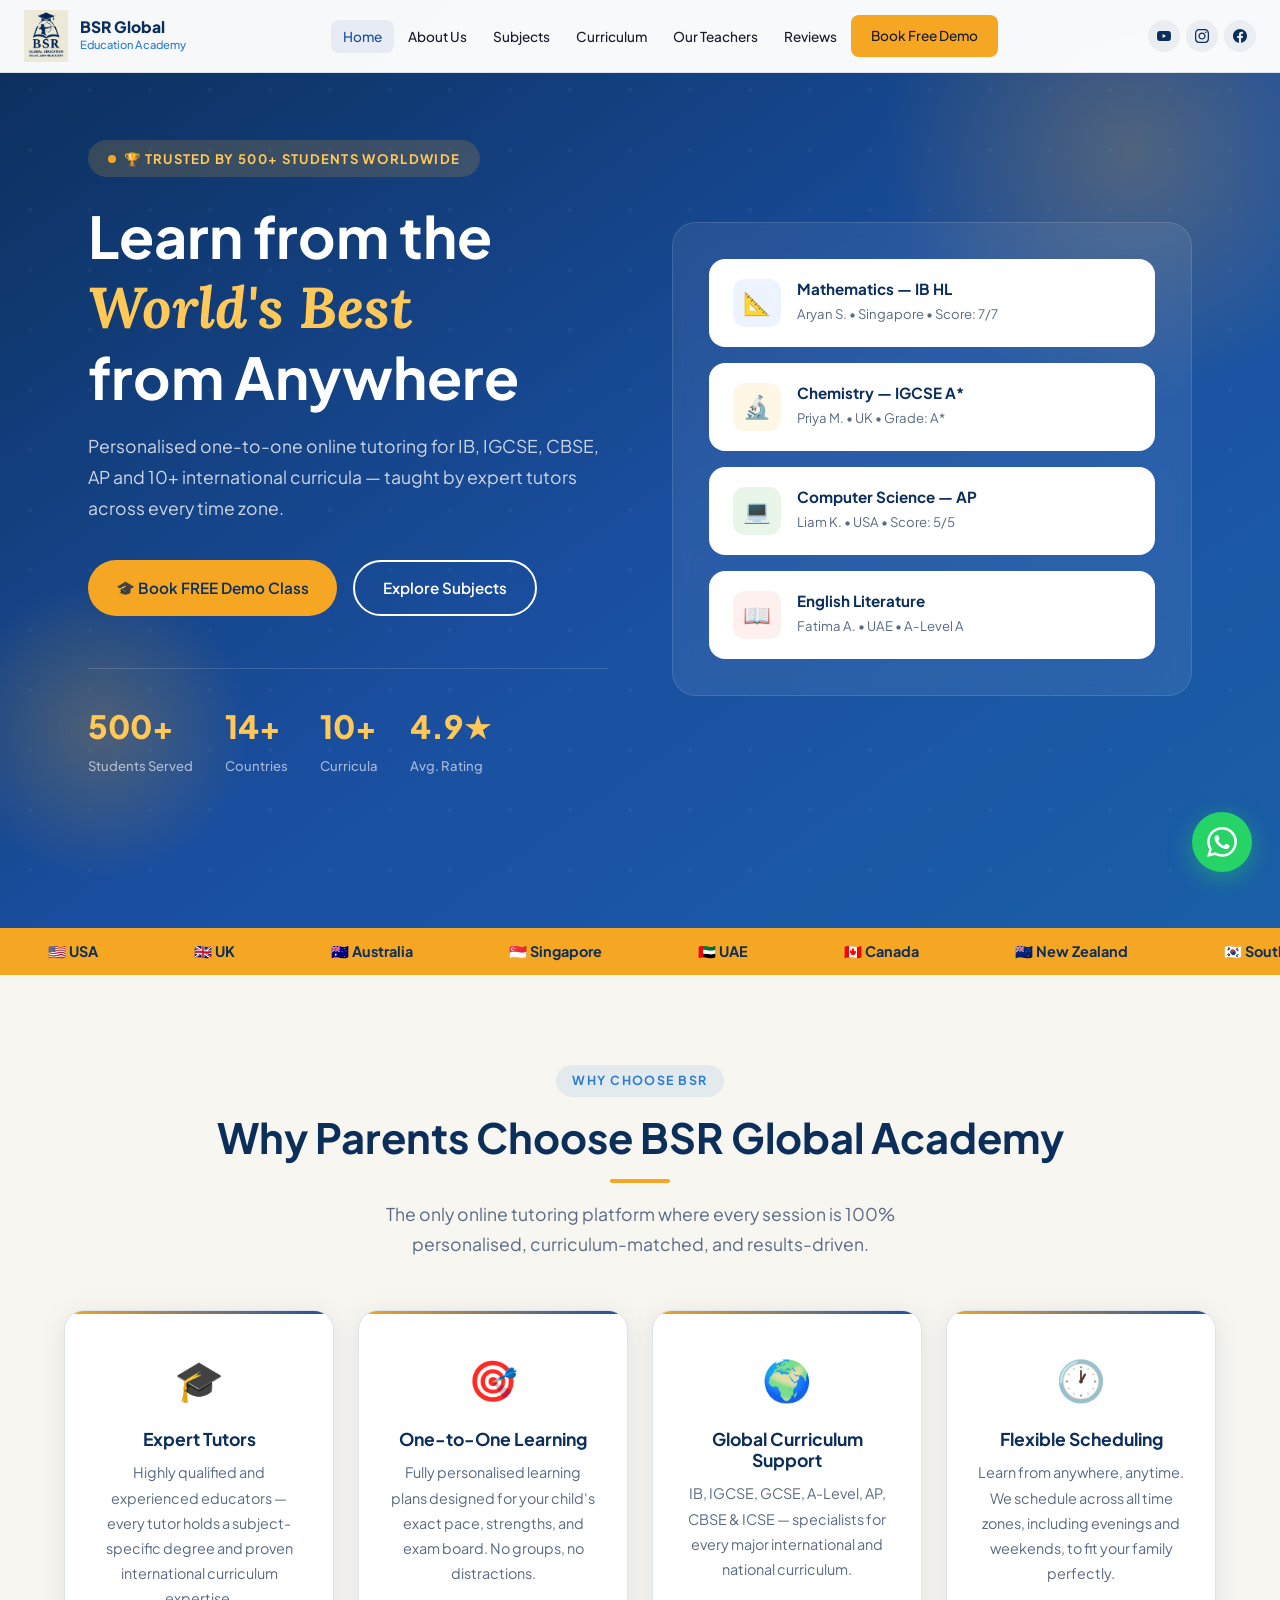
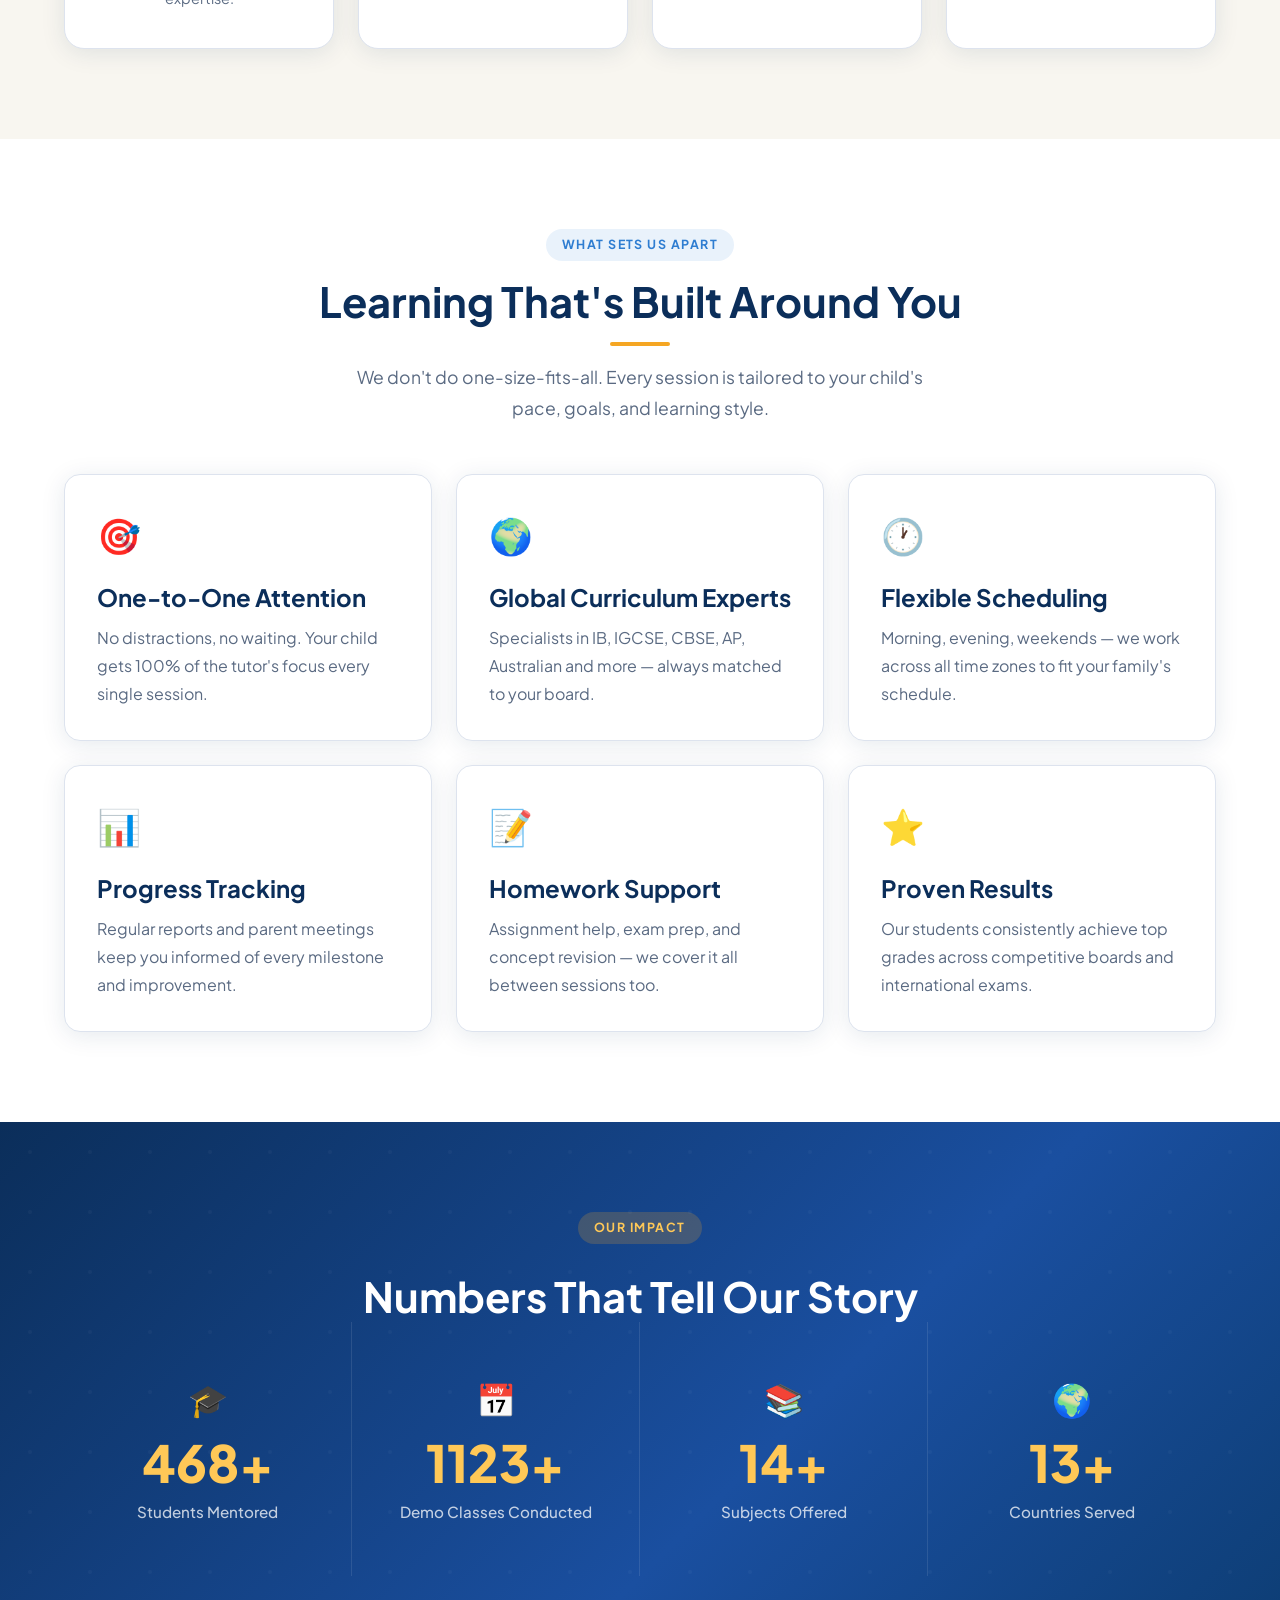
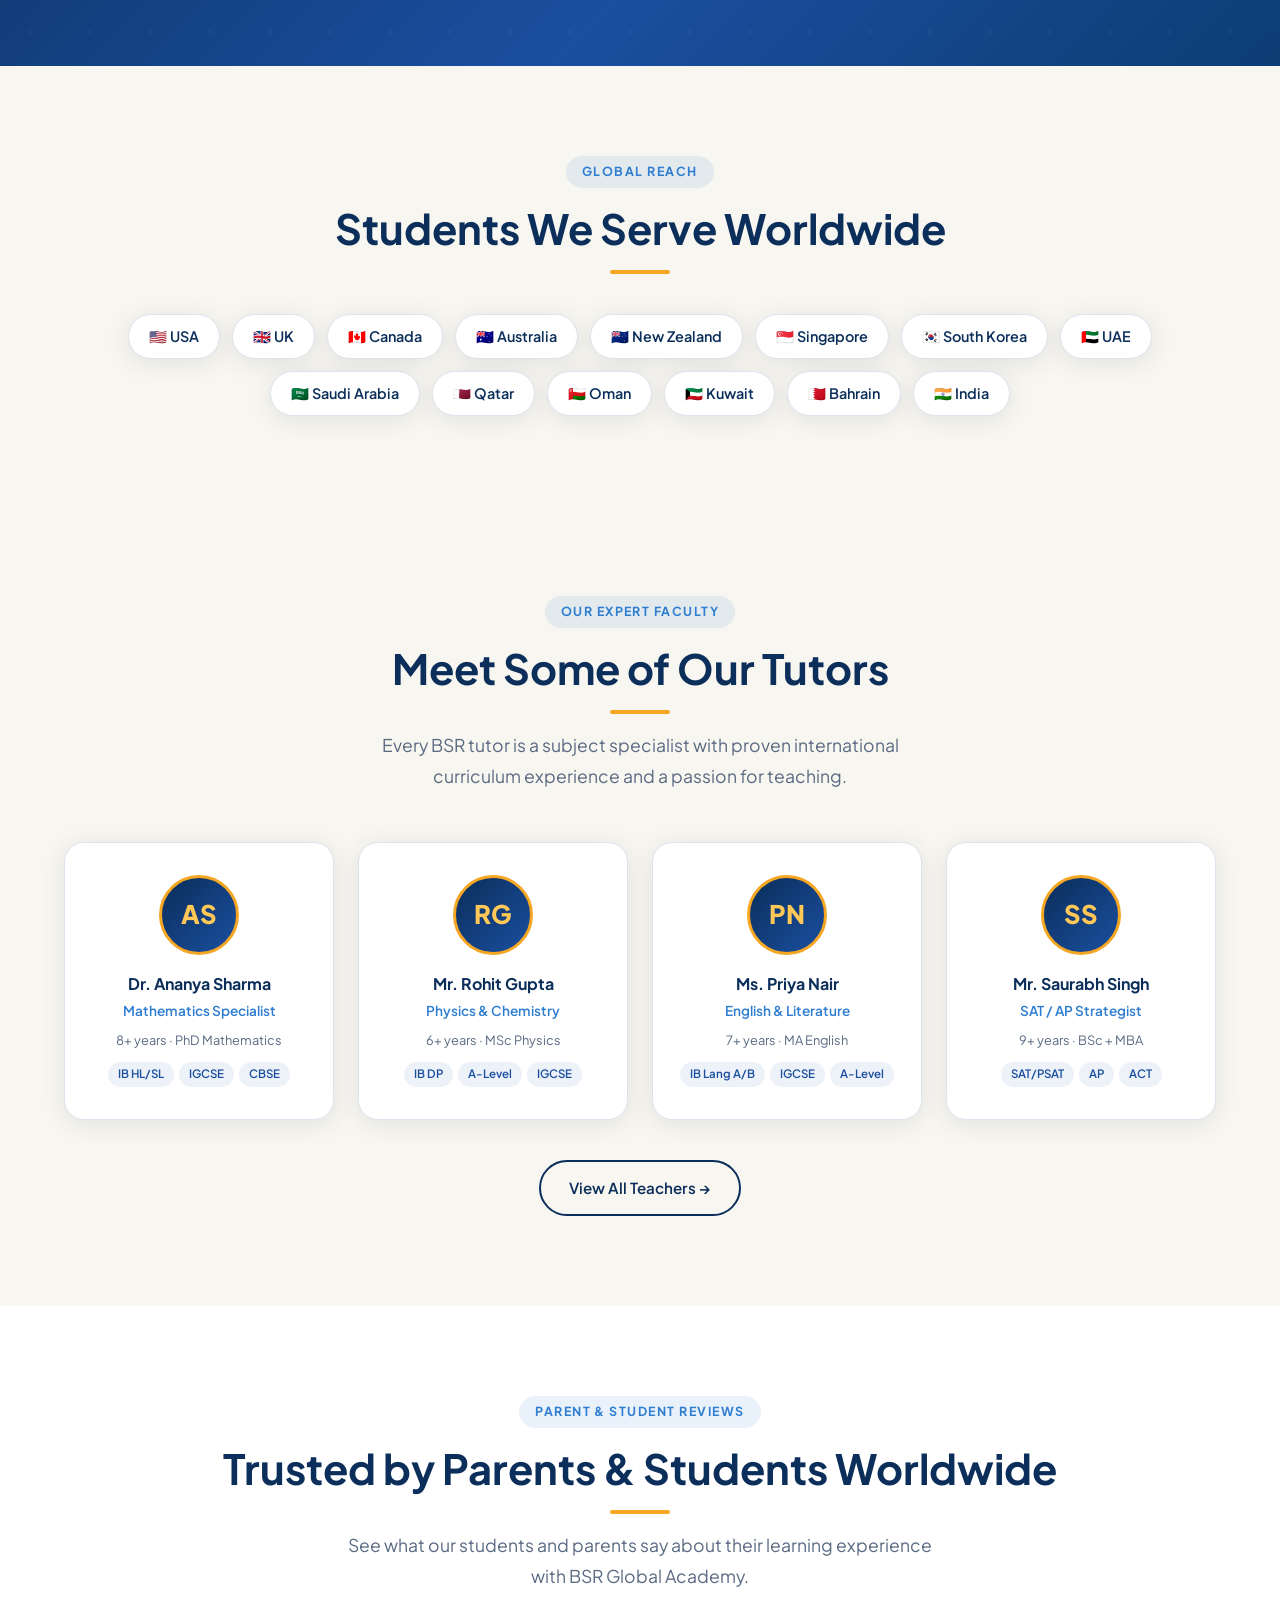
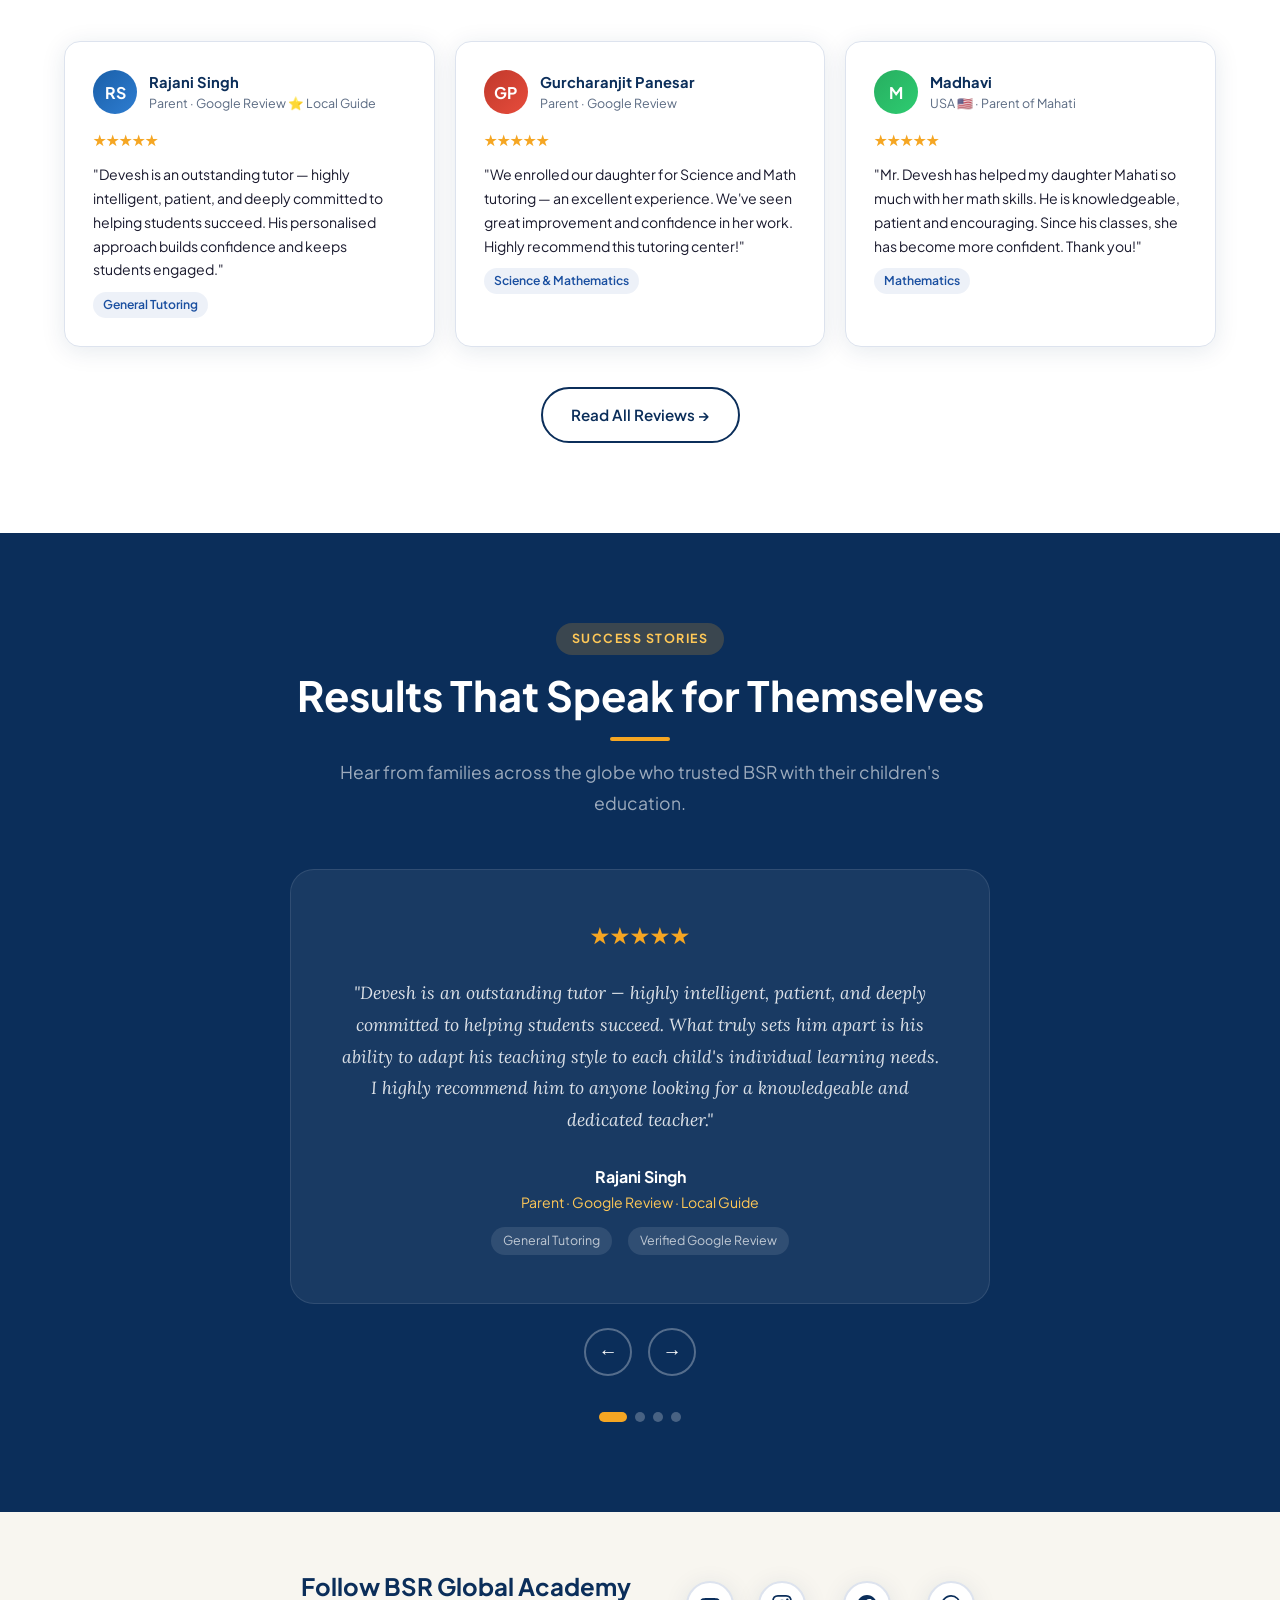
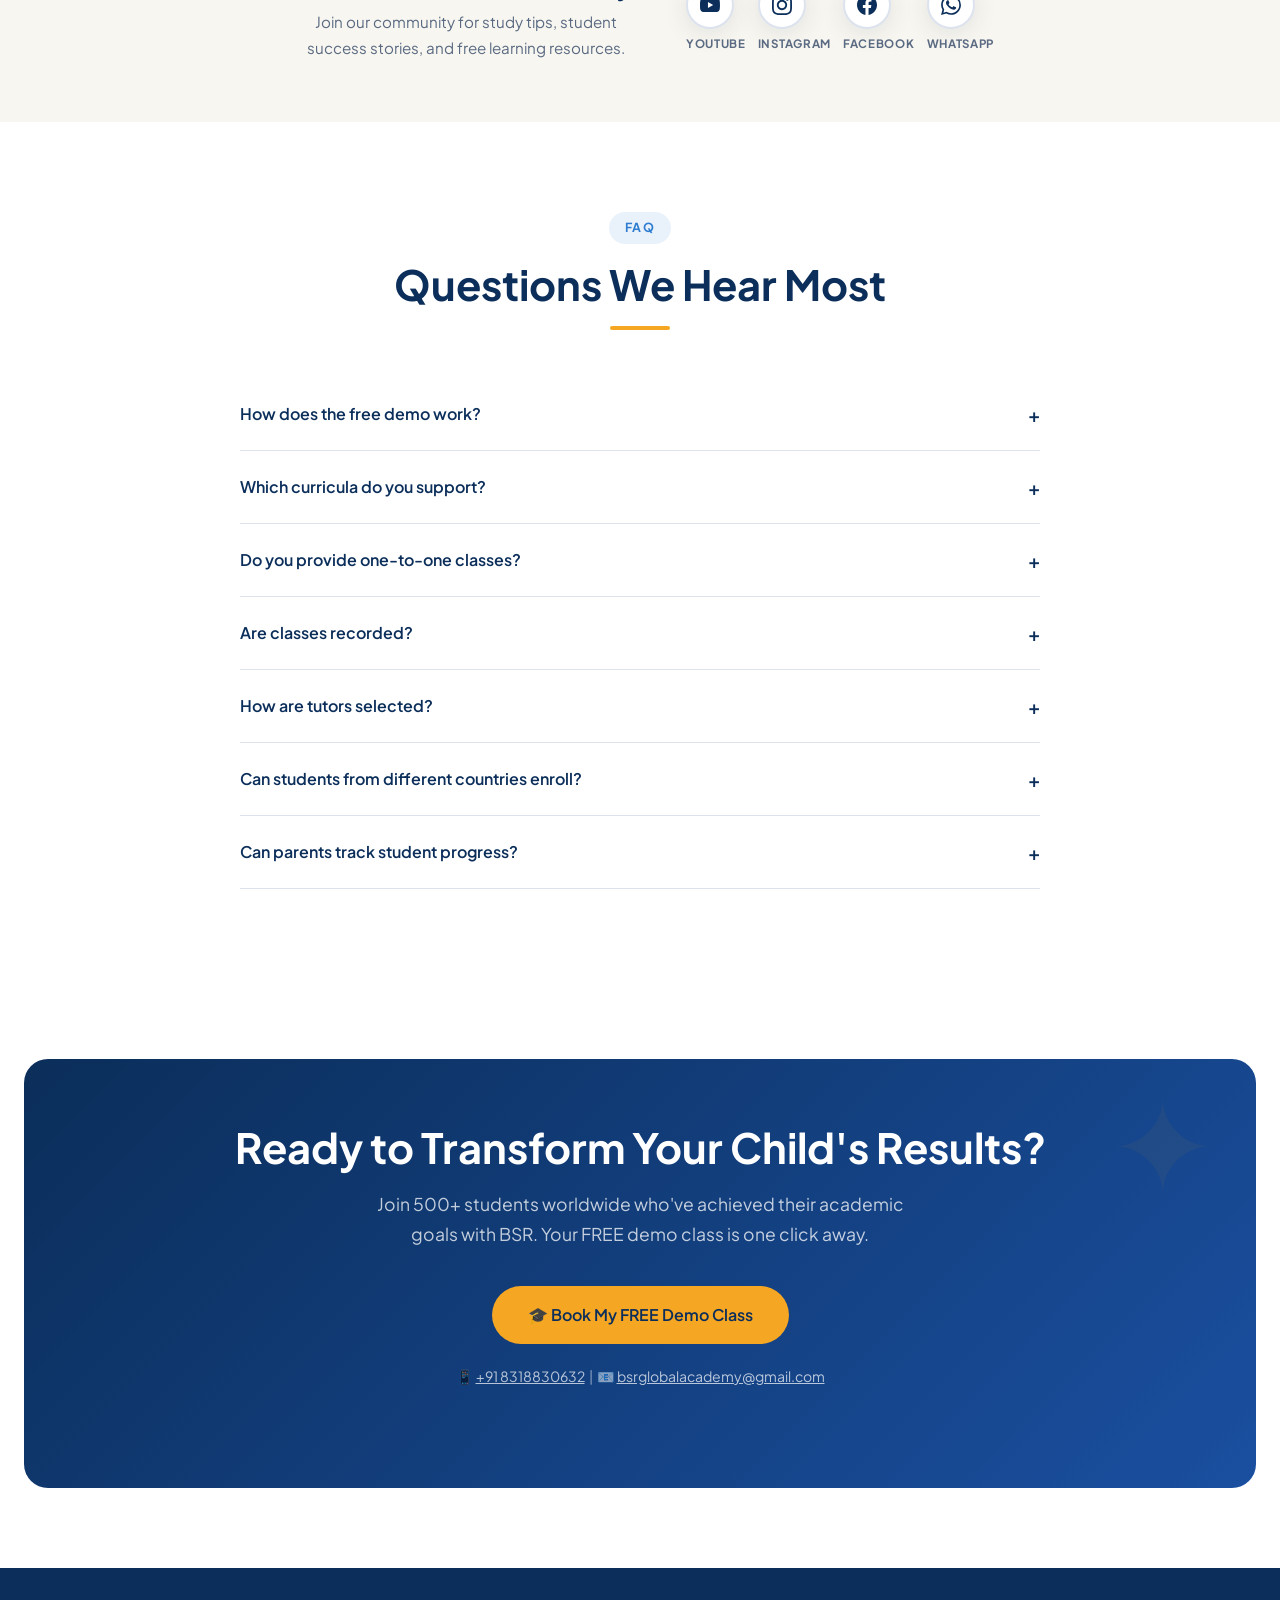
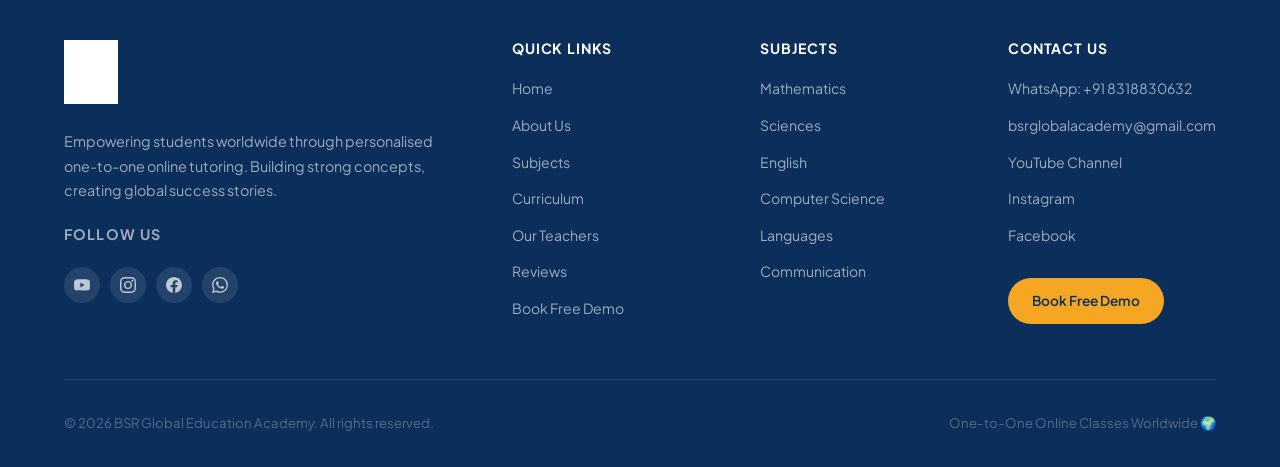
==== commit 058580e5: "Add files via upload" ====
--- a/index.html
+++ b/index.html
@@ -530,30 +530,30 @@
     <div class="reviews-preview-grid">
       <div class="card reviews-preview-card">
         <div class="rp-header">
-          <div class="rp-avatar">MN</div>
-          <div><div class="rp-name">Meera Nair</div><div class="rp-loc">Singapore 🇸🇬 · Parent</div></div>
+          <div class="rp-avatar" style="background:linear-gradient(135deg,#1a5fa8,#2e7dd1)">RS</div>
+          <div><div class="rp-name">Rajani Singh</div><div class="rp-loc">Parent · Google Review ⭐ Local Guide</div></div>
         </div>
         <div class="rp-stars">★★★★★</div>
-        <p class="rp-text">"My son went from failing IB Mathematics HL to scoring a 6 in just three months. BSR is genuinely the best investment we've made in his education."</p>
-        <span class="rp-tag">IB Mathematics HL</span>
+        <p class="rp-text">"Devesh is an outstanding tutor — highly intelligent, patient, and deeply committed to helping students succeed. His personalised approach builds confidence and keeps students engaged."</p>
+        <span class="rp-tag">General Tutoring</span>
       </div>
       <div class="card reviews-preview-card">
         <div class="rp-header">
-          <div class="rp-avatar" style="background:linear-gradient(135deg,#c0392b,#e74c3c)">AR</div>
-          <div><div class="rp-name">Ahmed Al-Rashidi</div><div class="rp-loc">Dubai, UAE 🇦🇪 · Parent</div></div>
+          <div class="rp-avatar" style="background:linear-gradient(135deg,#c0392b,#e74c3c)">GP</div>
+          <div><div class="rp-name">Gurcharanjit Panesar</div><div class="rp-loc">Parent · Google Review</div></div>
         </div>
         <div class="rp-stars">★★★★★</div>
-        <p class="rp-text">"Our daughter's IGCSE Chemistry went from a C to an A* in one term. The flexibility and the quality of teaching is simply outstanding."</p>
-        <span class="rp-tag">IGCSE Chemistry</span>
+        <p class="rp-text">"We enrolled our daughter for Science and Math tutoring — an excellent experience. We've seen great improvement and confidence in her work. Highly recommend this tutoring center!"</p>
+        <span class="rp-tag">Science & Mathematics</span>
       </div>
       <div class="card reviews-preview-card">
         <div class="rp-header">
-          <div class="rp-avatar" style="background:linear-gradient(135deg,#27ae60,#2ecc71)">TJ</div>
-          <div><div class="rp-name">Tyler Johnson</div><div class="rp-loc">Texas, USA 🇺🇸 · Student</div></div>
+          <div class="rp-avatar" style="background:linear-gradient(135deg,#27ae60,#2ecc71)">M</div>
+          <div><div class="rp-name">Madhavi</div><div class="rp-loc">USA 🇺🇸 · Parent of Mahati</div></div>
         </div>
         <div class="rp-stars">★★★★★</div>
-        <p class="rp-text">"BSR helped me ace my SAT with a 1520 score. My tutor knew exactly which question types I struggled with. Absolutely transformed my prep."</p>
-        <span class="rp-tag">SAT Prep</span>
+        <p class="rp-text">"Mr. Devesh has helped my daughter Mahati so much with her math skills. He is knowledgeable, patient and encouraging. Since his classes, she has become more confident. Thank you!"</p>
+        <span class="rp-tag">Mathematics</span>
       </div>
     </div>
     <div class="text-center" style="margin-top:40px">
@@ -576,33 +576,33 @@
         <div class="testimonial-card">
           <div class="testimonial-inner">
             <div class="stars">★★★★★</div>
-            <p>"My son went from failing his IB Mathematics HL to scoring a 6 in just three months. The tutor identified his exact weak spots and built up his confidence step by step. BSR is genuinely the best investment we've made in his education."</p>
-            <div class="testimonial-author"><strong>Meera Nair</strong><span>Parent — Singapore 🇸🇬</span></div>
-            <div class="testimonial-meta-row"><span>IB Mathematics HL</span><span>Grade 6 achieved</span></div>
+            <p>"Devesh is an outstanding tutor — highly intelligent, patient, and deeply committed to helping students succeed. What truly sets him apart is his ability to adapt his teaching style to each child's individual learning needs. I highly recommend him to anyone looking for a knowledgeable and dedicated teacher."</p>
+            <div class="testimonial-author"><strong>Rajani Singh</strong><span>Parent · Google Review · Local Guide</span></div>
+            <div class="testimonial-meta-row"><span>General Tutoring</span><span>Verified Google Review</span></div>
           </div>
         </div>
         <div class="testimonial-card">
           <div class="testimonial-inner">
             <div class="stars">★★★★★</div>
-            <p>"The flexibility is incredible. Our daughter studies in the UK and we're in Dubai — BSR schedules sessions perfectly across both time zones. Her IGCSE Chemistry went from a C to an A* in one term."</p>
-            <div class="testimonial-author"><strong>Ahmed Al-Rashidi</strong><span>Parent — Dubai, UAE 🇦🇪</span></div>
-            <div class="testimonial-meta-row"><span>IGCSE Chemistry</span><span>C → A* improvement</span></div>
+            <p>"We enrolled our daughter for Science and Math tutoring and we've had an excellent experience. Devesh takes the time to understand the student's level and explains concepts clearly, patiently, and in a relatable way. We've seen great improvement and confidence in her work!"</p>
+            <div class="testimonial-author"><strong>Gurcharanjit Panesar</strong><span>Parent · Google Review</span></div>
+            <div class="testimonial-meta-row"><span>Science & Mathematics</span><span>Verified Google Review</span></div>
           </div>
         </div>
         <div class="testimonial-card">
           <div class="testimonial-inner">
             <div class="stars">★★★★★</div>
-            <p>"BSR helped me ace my SAT with a 1520 score. The sessions were super focused — no wasted time. My tutor knew exactly which question types I struggled with and drilled them until I felt completely ready."</p>
-            <div class="testimonial-author"><strong>Tyler Johnson</strong><span>Student — Texas, USA 🇺🇸</span></div>
-            <div class="testimonial-meta-row"><span>SAT Prep</span><span>1520 Score</span></div>
+            <p>"I was really impressed with the sessions. The tutor explained everything clearly and at a good pace, checking that Fin understood before moving on. The teaching style was supportive and encouraging. It was a really positive experience and I can see how it will continue to benefit him."</p>
+            <div class="testimonial-author"><strong>Steve French</strong><span>Parent — UK 🇬🇧</span></div>
+            <div class="testimonial-meta-row"><span>Mathematics</span><span>WhatsApp Feedback</span></div>
           </div>
         </div>
         <div class="testimonial-card">
           <div class="testimonial-inner">
             <div class="stars">★★★★★</div>
-            <p>"My daughter's English Literature results have transformed completely. The tutor makes literary analysis feel natural and even enjoyable. We couldn't be happier with BSR — the regular parent updates are a lovely touch."</p>
-            <div class="testimonial-author"><strong>Priya Krishnamurthy</strong><span>Parent — Melbourne, Australia 🇦🇺</span></div>
-            <div class="testimonial-meta-row"><span>A-Level English</span><span>Grade A achieved</span></div>
+            <p>"I would like to express my sincere gratitude to Mr. Devesh for helping my daughter Mahati with her math skills. He is knowledgeable, patient and encouraging. Since his classes, she has become more confident with her studies. Thank you and hope you continue to inspire more students!"</p>
+            <div class="testimonial-author"><strong>Madhavi</strong><span>Parent — USA 🇺🇸</span></div>
+            <div class="testimonial-meta-row"><span>Mathematics</span><span>WhatsApp Feedback</span></div>
           </div>
         </div>
       </div>
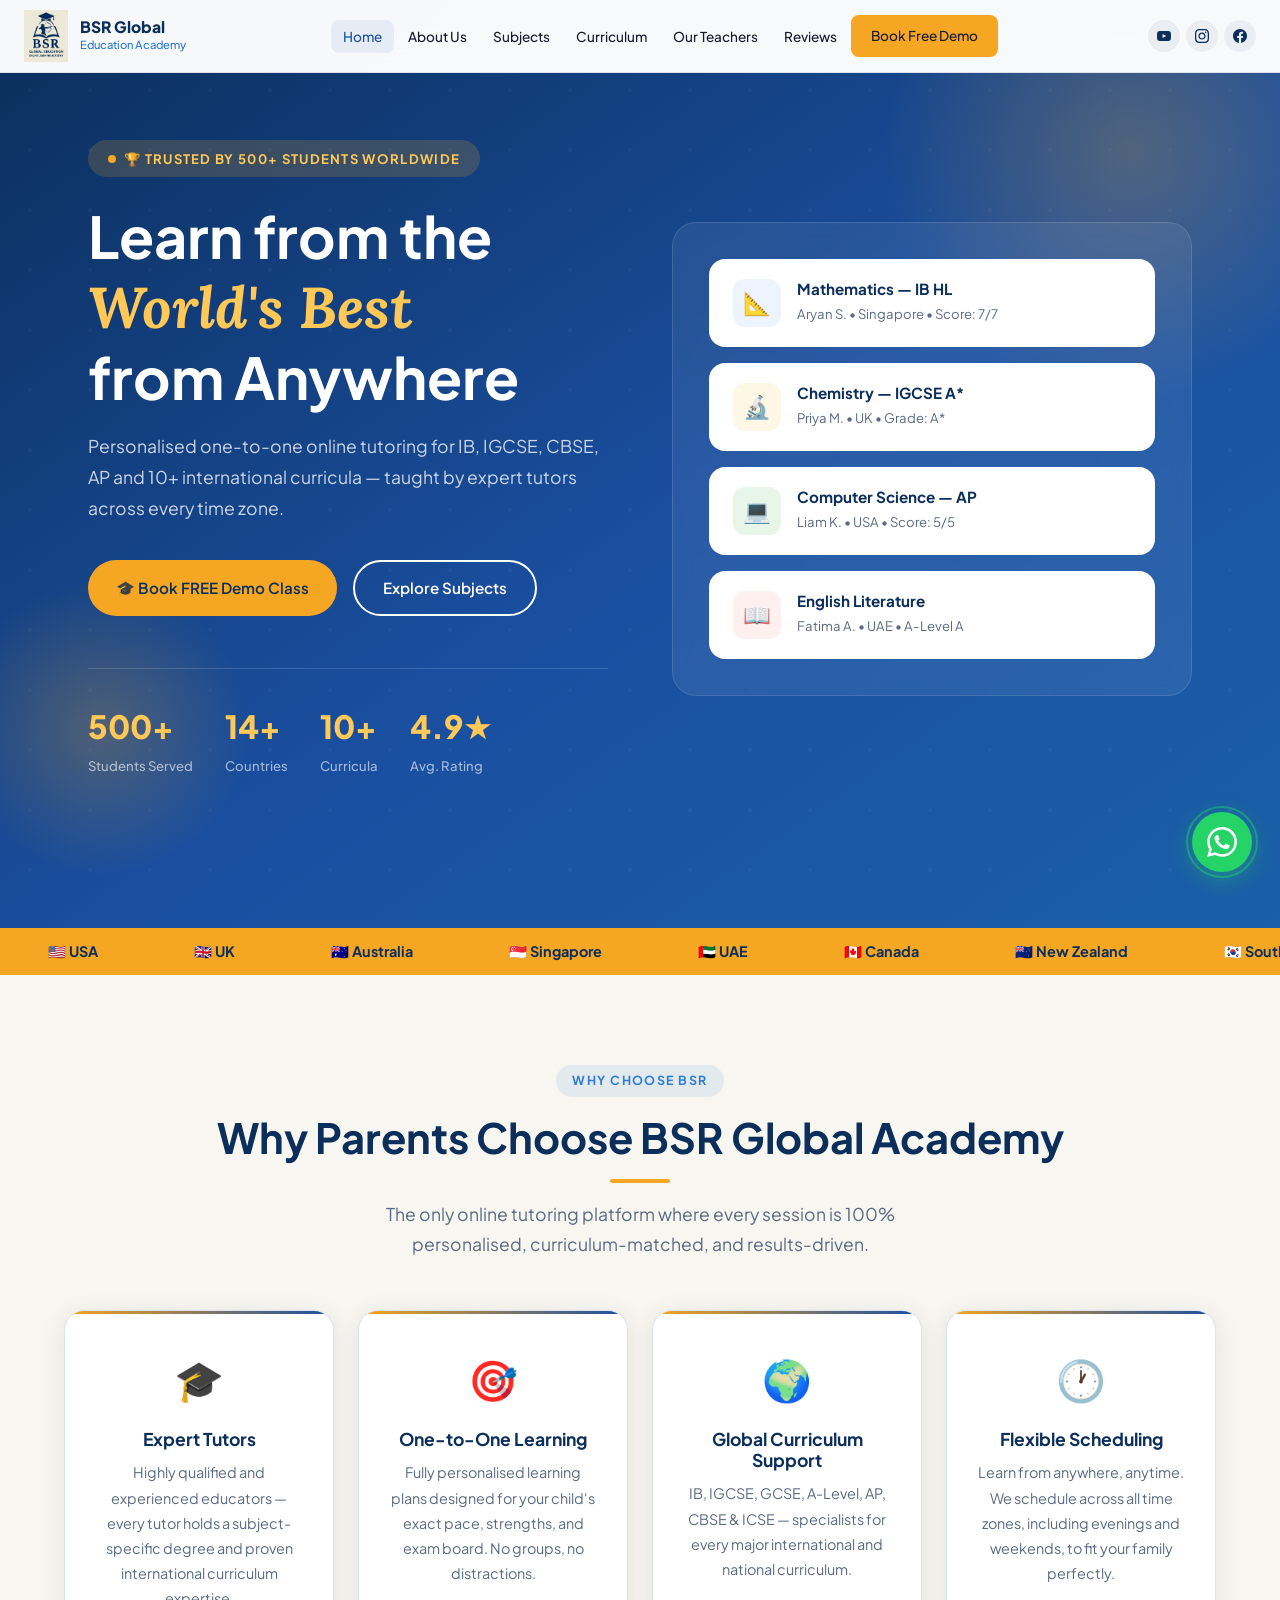
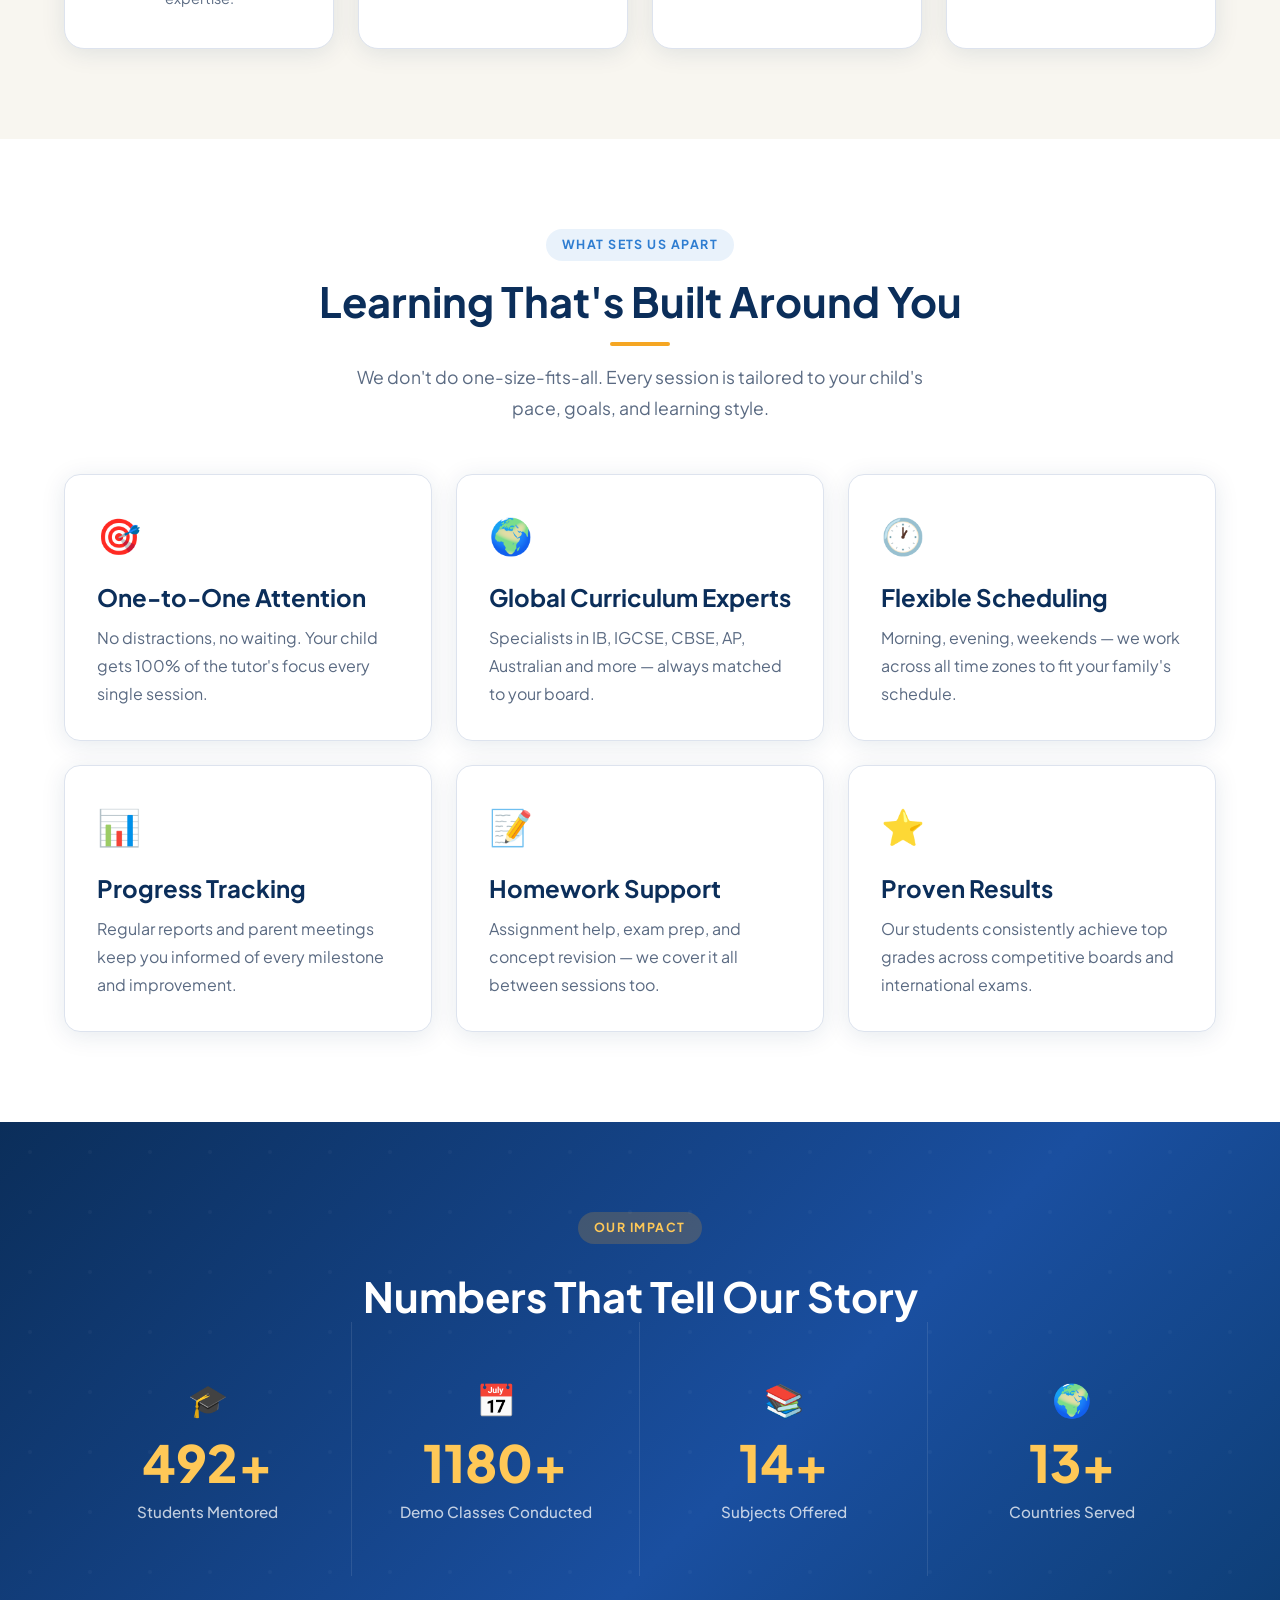
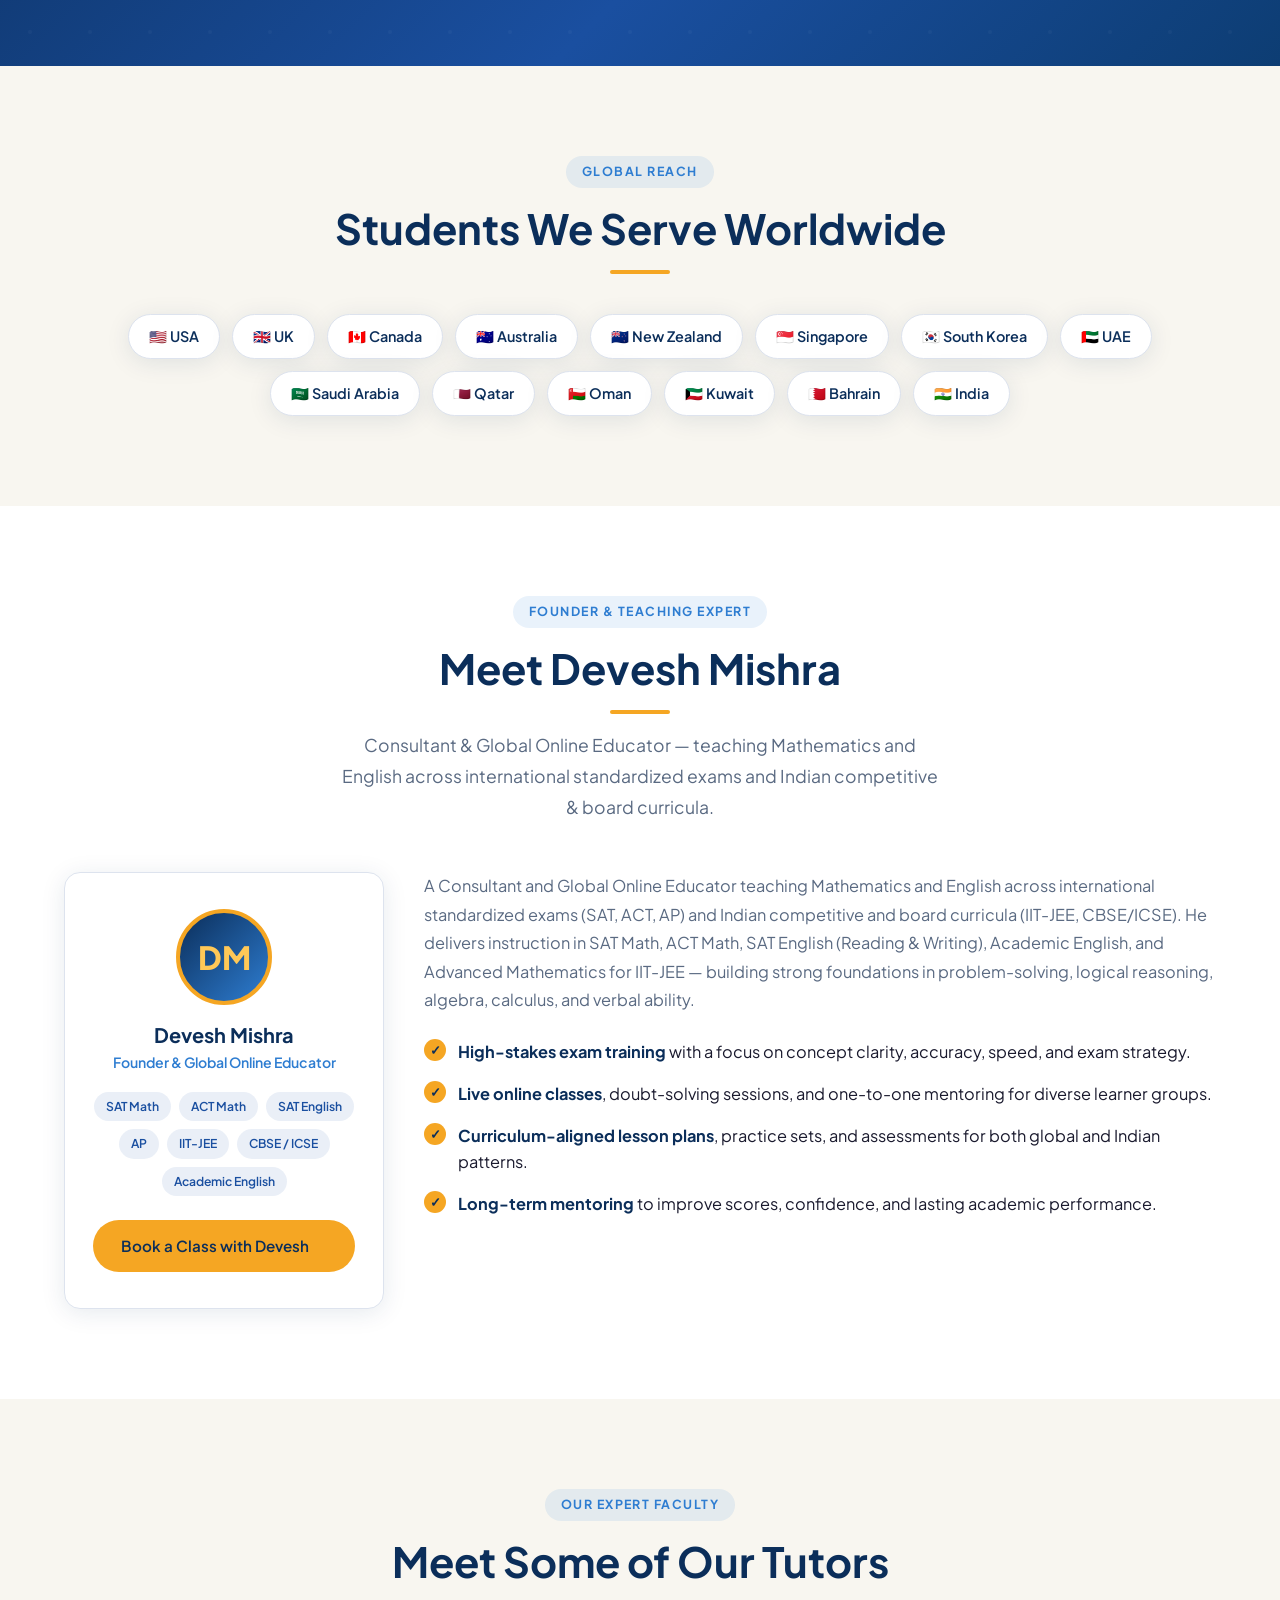
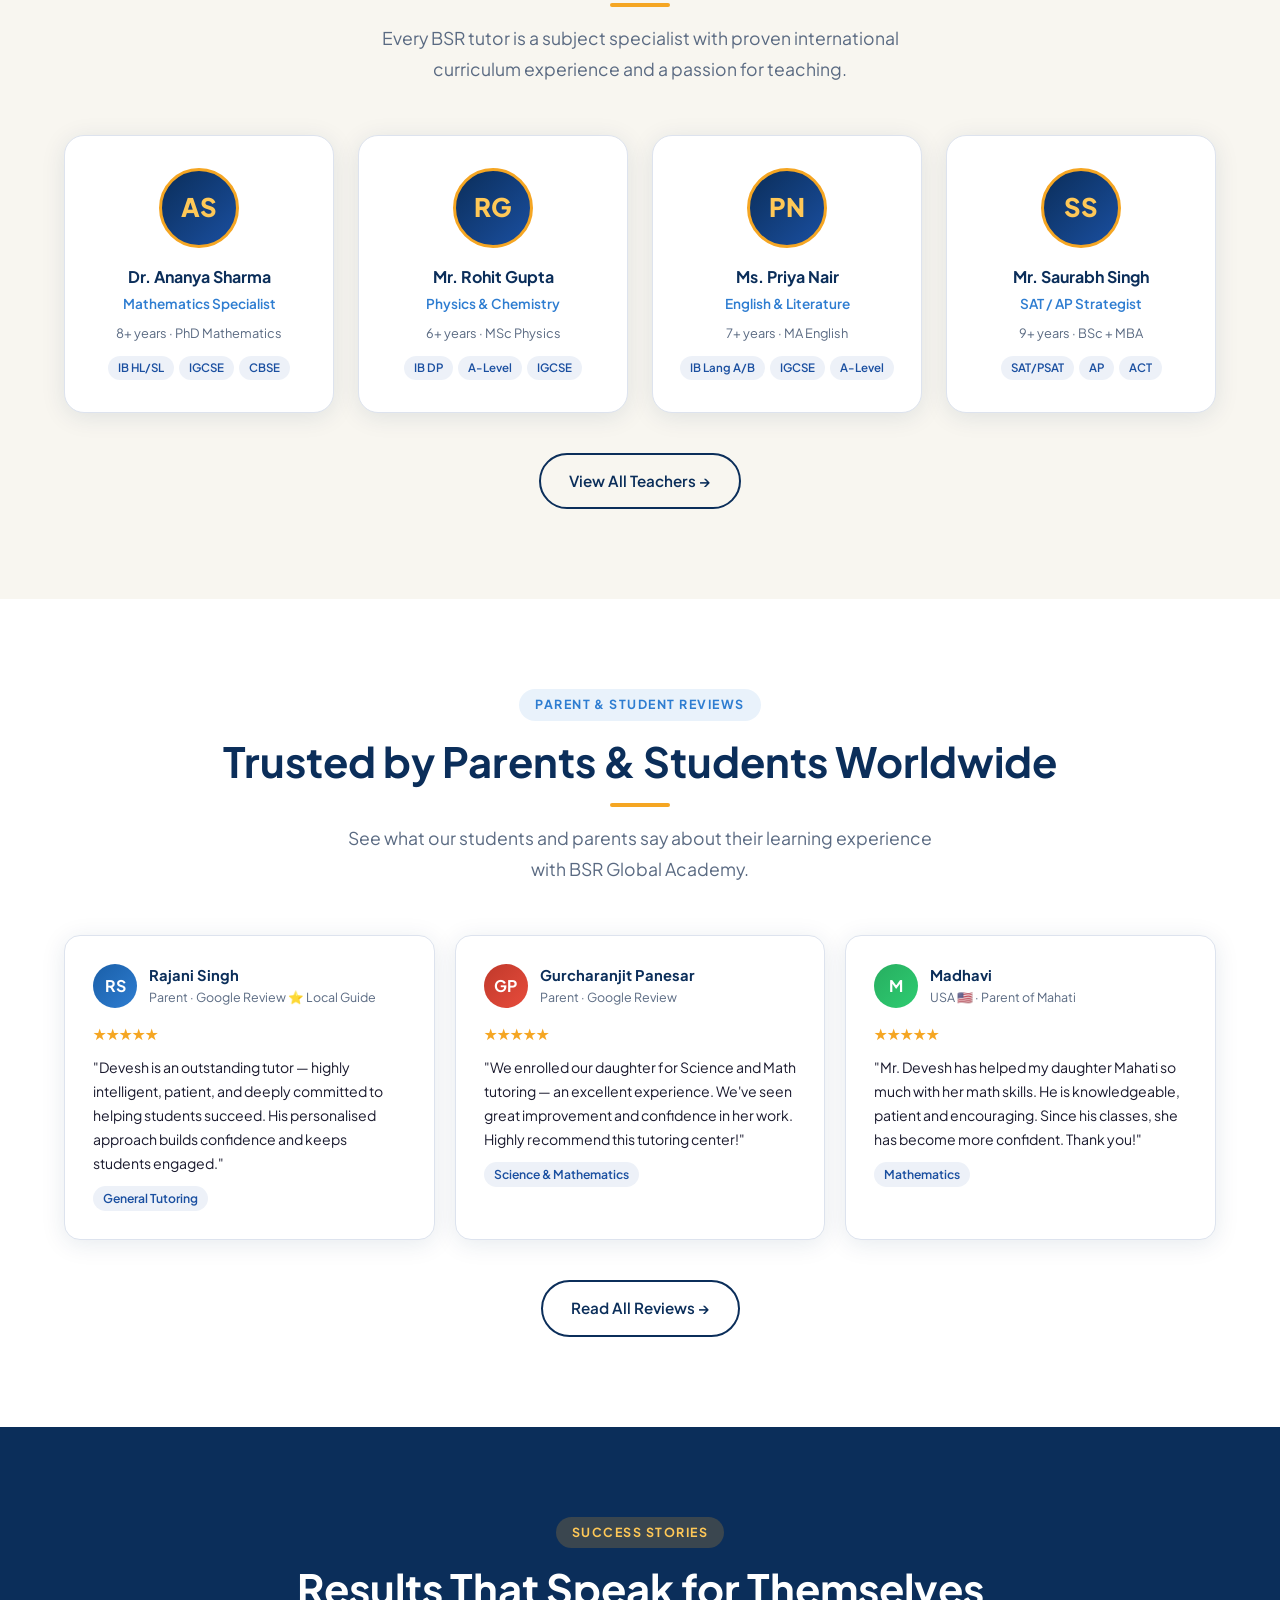
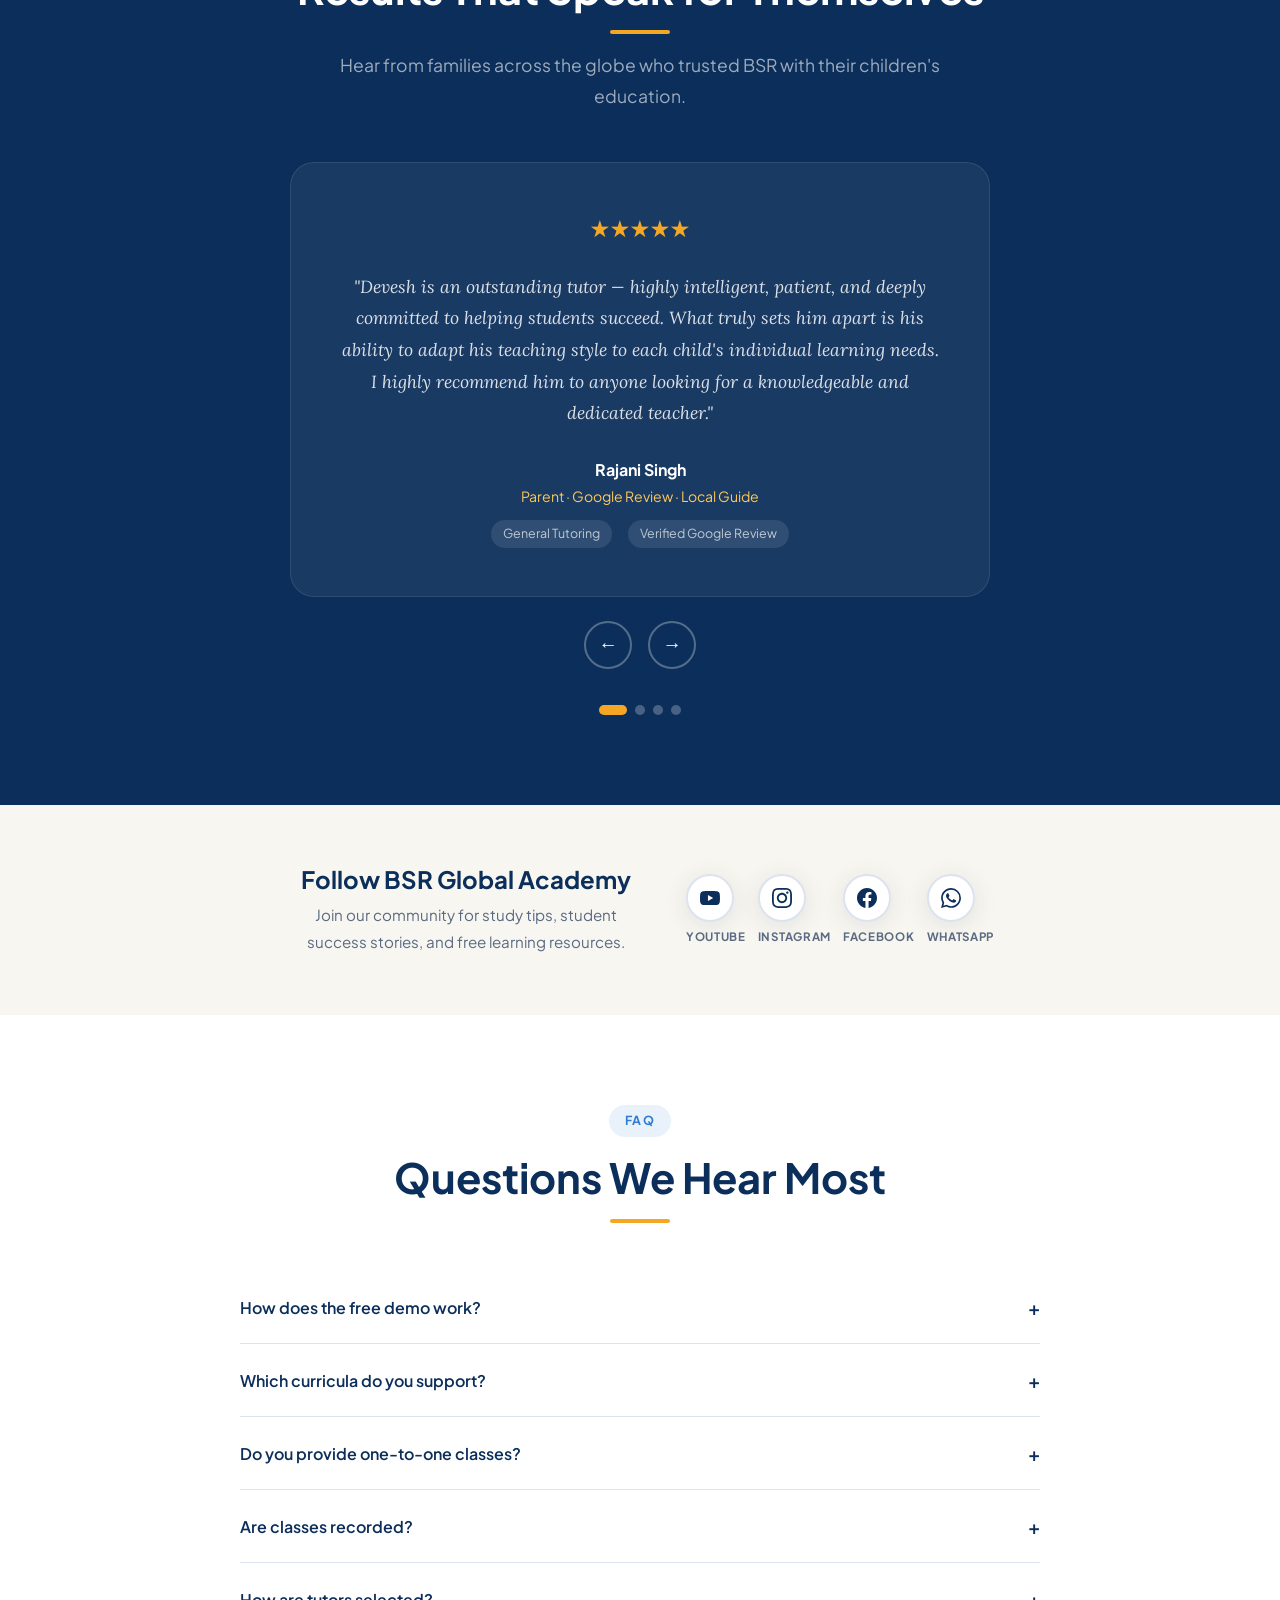
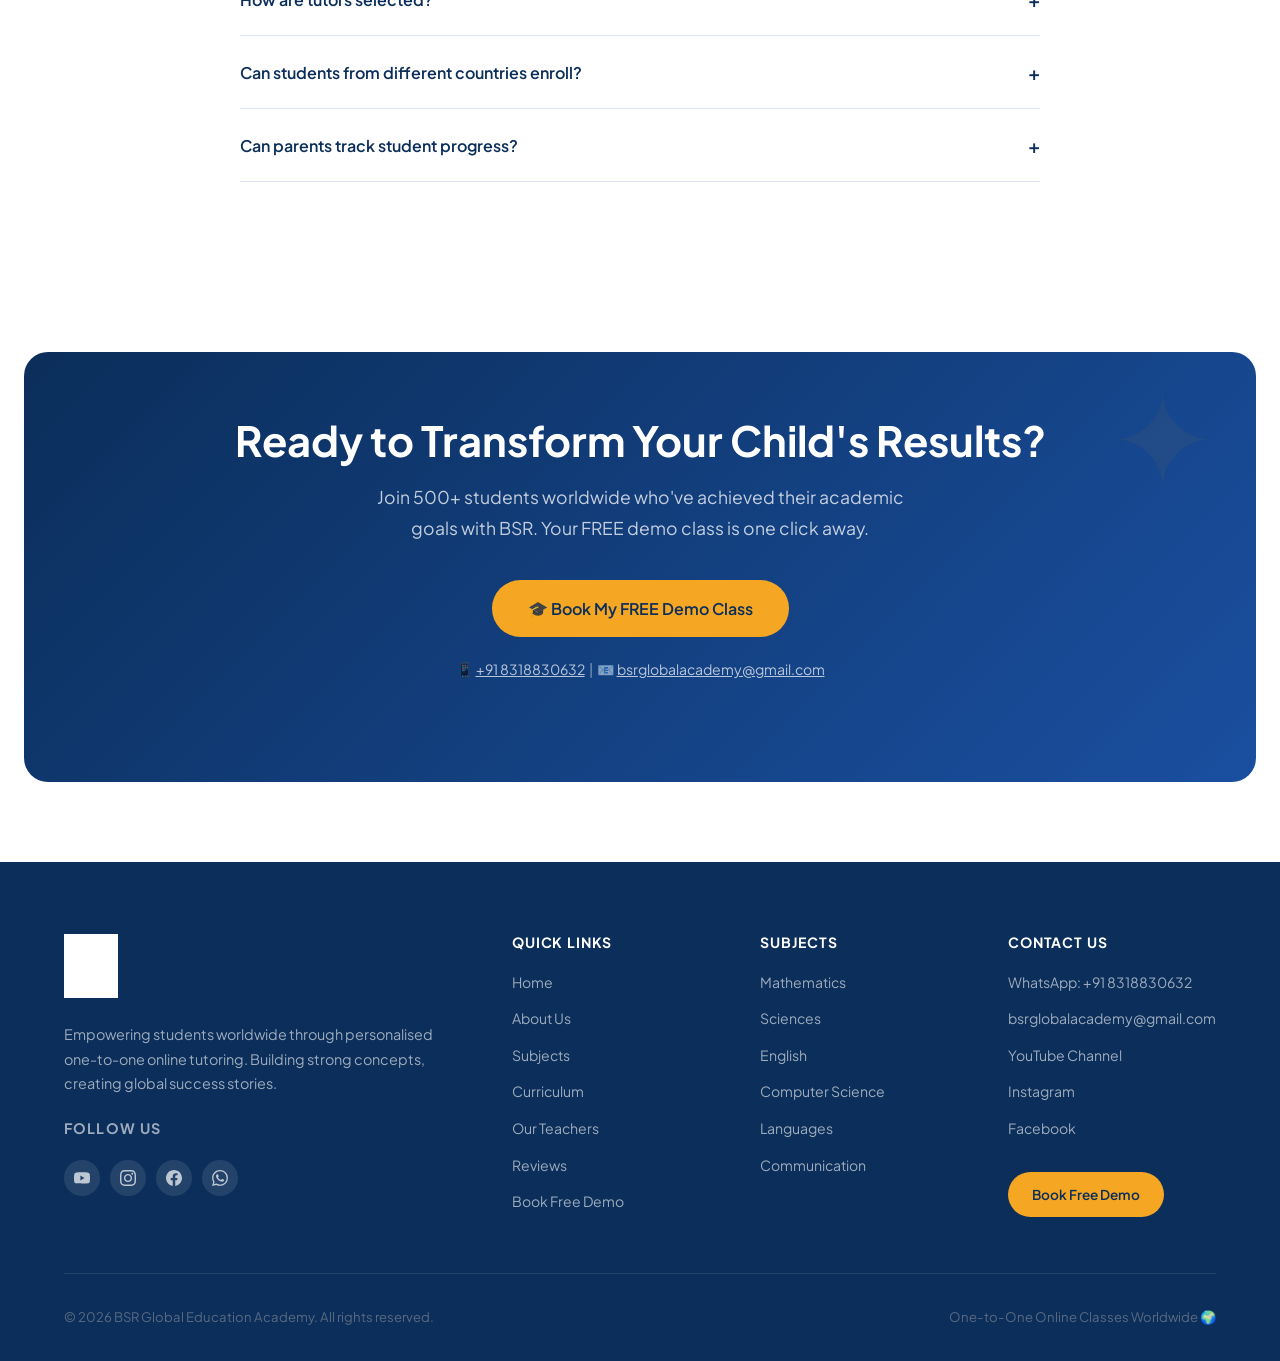
==== commit 86fbe11a: "Add files via upload" ====
--- a/index.html
+++ b/index.html
@@ -465,6 +465,44 @@
   </div>
 </section>
 
+<!-- Founder & Teaching Expert -->
+<section>
+  <div class="container">
+    <div class="text-center">
+      <span class="section-label">Founder &amp; Teaching Expert</span>
+      <h2 class="section-title">Meet Devesh Mishra</h2>
+      <div class="gold-bar"></div>
+      <p class="section-sub" style="margin-top:16px">Consultant &amp; Global Online Educator — teaching Mathematics and English across international standardized exams and Indian competitive &amp; board curricula.</p>
+    </div>
+    <div class="founder-grid">
+      <aside class="founder-card">
+        <div class="founder-avatar">DM</div>
+        <h3 class="founder-name">Devesh Mishra</h3>
+        <div class="founder-role">Founder &amp; Global Online Educator</div>
+        <div class="founder-tags">
+          <span class="founder-tag">SAT Math</span>
+          <span class="founder-tag">ACT Math</span>
+          <span class="founder-tag">SAT English</span>
+          <span class="founder-tag">AP</span>
+          <span class="founder-tag">IIT-JEE</span>
+          <span class="founder-tag">CBSE / ICSE</span>
+          <span class="founder-tag">Academic English</span>
+        </div>
+        <a href="demo.html" class="btn btn-primary" style="margin-top:24px;width:100%">Book a Class with Devesh</a>
+      </aside>
+      <div class="founder-bio">
+        <p>A Consultant and Global Online Educator teaching Mathematics and English across international standardized exams (SAT, ACT, AP) and Indian competitive and board curricula (IIT-JEE, CBSE/ICSE). He delivers instruction in SAT Math, ACT Math, SAT English (Reading &amp; Writing), Academic English, and Advanced Mathematics for IIT-JEE — building strong foundations in problem-solving, logical reasoning, algebra, calculus, and verbal ability.</p>
+        <ul class="founder-list">
+          <li><strong>High-stakes exam training</strong> with a focus on concept clarity, accuracy, speed, and exam strategy.</li>
+          <li><strong>Live online classes</strong>, doubt-solving sessions, and one-to-one mentoring for diverse learner groups.</li>
+          <li><strong>Curriculum-aligned lesson plans</strong>, practice sets, and assessments for both global and Indian patterns.</li>
+          <li><strong>Long-term mentoring</strong> to improve scores, confidence, and lasting academic performance.</li>
+        </ul>
+      </div>
+    </div>
+  </div>
+</section>
+
 <!-- Faculty Preview -->
 <section class="faculty-preview">
   <div class="container">
--- a/style.css
+++ b/style.css
@@ -113,13 +113,81 @@
   width: 60px; height: 60px; border-radius: 50%;
   background: #25D366; display: flex; align-items: center; justify-content: center;
   box-shadow: 0 6px 24px rgba(37,211,102,.45); text-decoration: none;
-  transition: var(--transition); animation: pulse-wa 2.5s infinite;
-}
-.whatsapp-fab:hover { transform: scale(1.12); }
-.whatsapp-fab svg { width: 30px; height: 30px; fill: #fff; }
+  transition: var(--transition);
+  /* pulse glow + occasional gentle shake (every 6s) */
+  animation: pulse-wa 2.5s infinite, shake-wa 6s ease-in-out infinite;
+}
+.whatsapp-fab:hover { transform: scale(1.12); animation-play-state: paused; }
+.whatsapp-fab svg { width: 30px; height: 30px; fill: #fff; position: relative; z-index: 1; }
+/* soft glowing ring around the button */
+.whatsapp-fab::before {
+  content: ""; position: absolute; inset: -6px; border-radius: 50%;
+  border: 2px solid rgba(37,211,102,.45); z-index: 0;
+  animation: ring-wa 2.5s ease-out infinite;
+}
 @keyframes pulse-wa {
   0%,100% { box-shadow: 0 6px 24px rgba(37,211,102,.45); }
   50%      { box-shadow: 0 6px 36px rgba(37,211,102,.75), 0 0 0 8px rgba(37,211,102,.15); }
+}
+@keyframes ring-wa {
+  0%   { transform: scale(.95); opacity: .8; }
+  100% { transform: scale(1.45); opacity: 0; }
+}
+/* gentle shake fires briefly then rests for the rest of the 6s cycle */
+@keyframes shake-wa {
+  0%, 86%, 100% { transform: rotate(0); }
+  88%  { transform: rotate(-9deg); }
+  90%  { transform: rotate(9deg); }
+  92%  { transform: rotate(-7deg); }
+  94%  { transform: rotate(7deg); }
+  96%  { transform: rotate(-4deg); }
+  98%  { transform: rotate(0); }
+}
+@media (prefers-reduced-motion: reduce) {
+  .whatsapp-fab { animation: pulse-wa 2.5s infinite; }
+  .whatsapp-fab::before { animation: none; }
+}
+
+/* ── Founder & Teaching Expert ── */
+.founder-grid {
+  display: grid; grid-template-columns: 320px 1fr; gap: 40px;
+  align-items: start; margin-top: 48px;
+}
+.founder-card {
+  background: var(--white); border-radius: var(--radius);
+  box-shadow: var(--shadow); border: 1px solid var(--border);
+  padding: 36px 28px; text-align: center; position: sticky; top: 96px;
+}
+.founder-avatar {
+  width: 96px; height: 96px; border-radius: 50%; margin: 0 auto 18px;
+  background: linear-gradient(135deg, var(--navy), var(--sky));
+  display: flex; align-items: center; justify-content: center;
+  font-size: 2rem; font-weight: 800; color: var(--gold-light);
+  border: 4px solid var(--gold);
+}
+.founder-name { color: var(--navy); font-size: 1.25rem; margin-bottom: 4px; }
+.founder-role { color: var(--sky); font-size: .88rem; font-weight: 600; }
+.founder-tags { display: flex; flex-wrap: wrap; gap: 8px; justify-content: center; margin-top: 18px; }
+.founder-tag {
+  background: rgba(26,79,160,.09); color: var(--royal);
+  font-size: .76rem; font-weight: 600; padding: 5px 12px; border-radius: 999px;
+}
+.founder-bio { font-size: 1.02rem; line-height: 1.75; color: var(--text); }
+.founder-list { list-style: none; margin: 24px 0 0; padding: 0; }
+.founder-list li {
+  position: relative; padding: 0 0 16px 34px; line-height: 1.6;
+}
+.founder-list li::before {
+  content: "✓"; position: absolute; left: 0; top: 0;
+  width: 22px; height: 22px; border-radius: 50%;
+  background: var(--gold); color: var(--navy);
+  font-size: .8rem; font-weight: 800;
+  display: flex; align-items: center; justify-content: center;
+}
+.founder-list li strong { color: var(--navy); }
+@media (max-width: 820px) {
+  .founder-grid { grid-template-columns: 1fr; gap: 28px; }
+  .founder-card { position: static; }
 }
 
 /* ── Impact / Stats Counter ── */
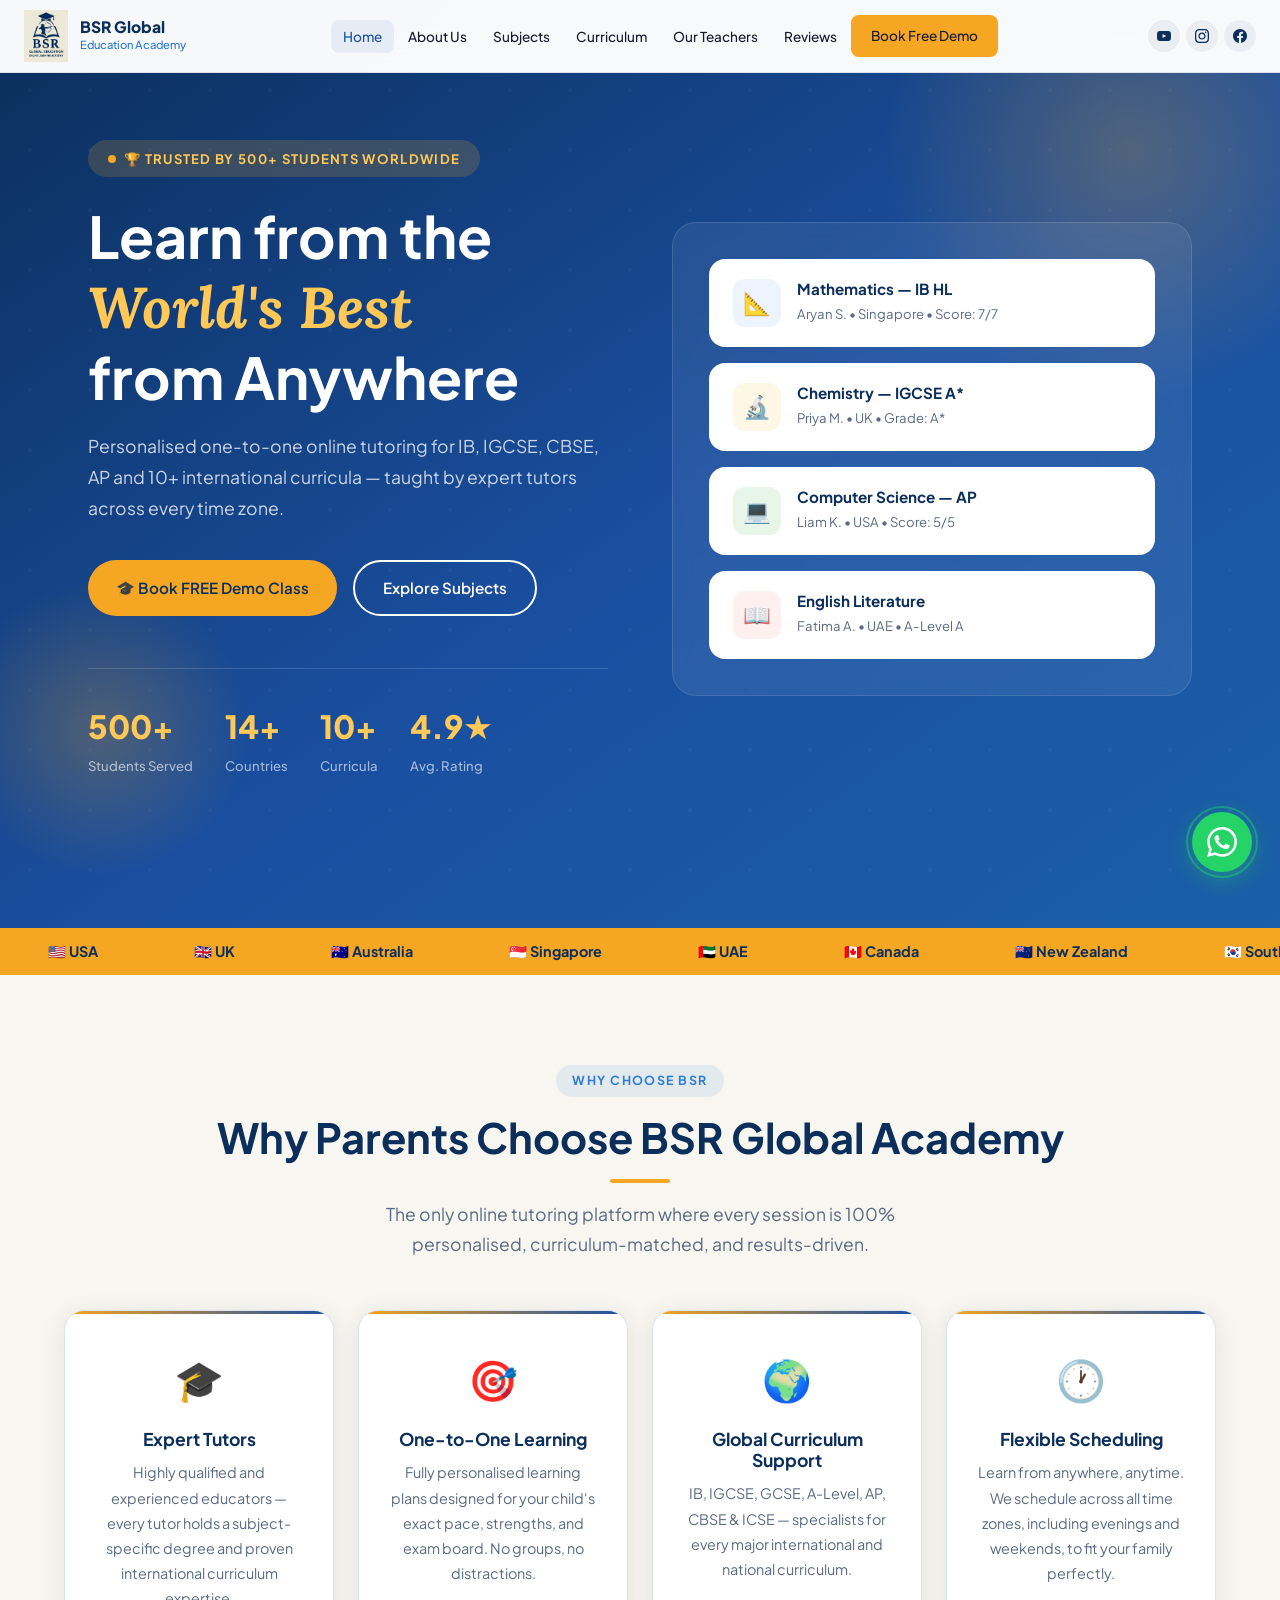
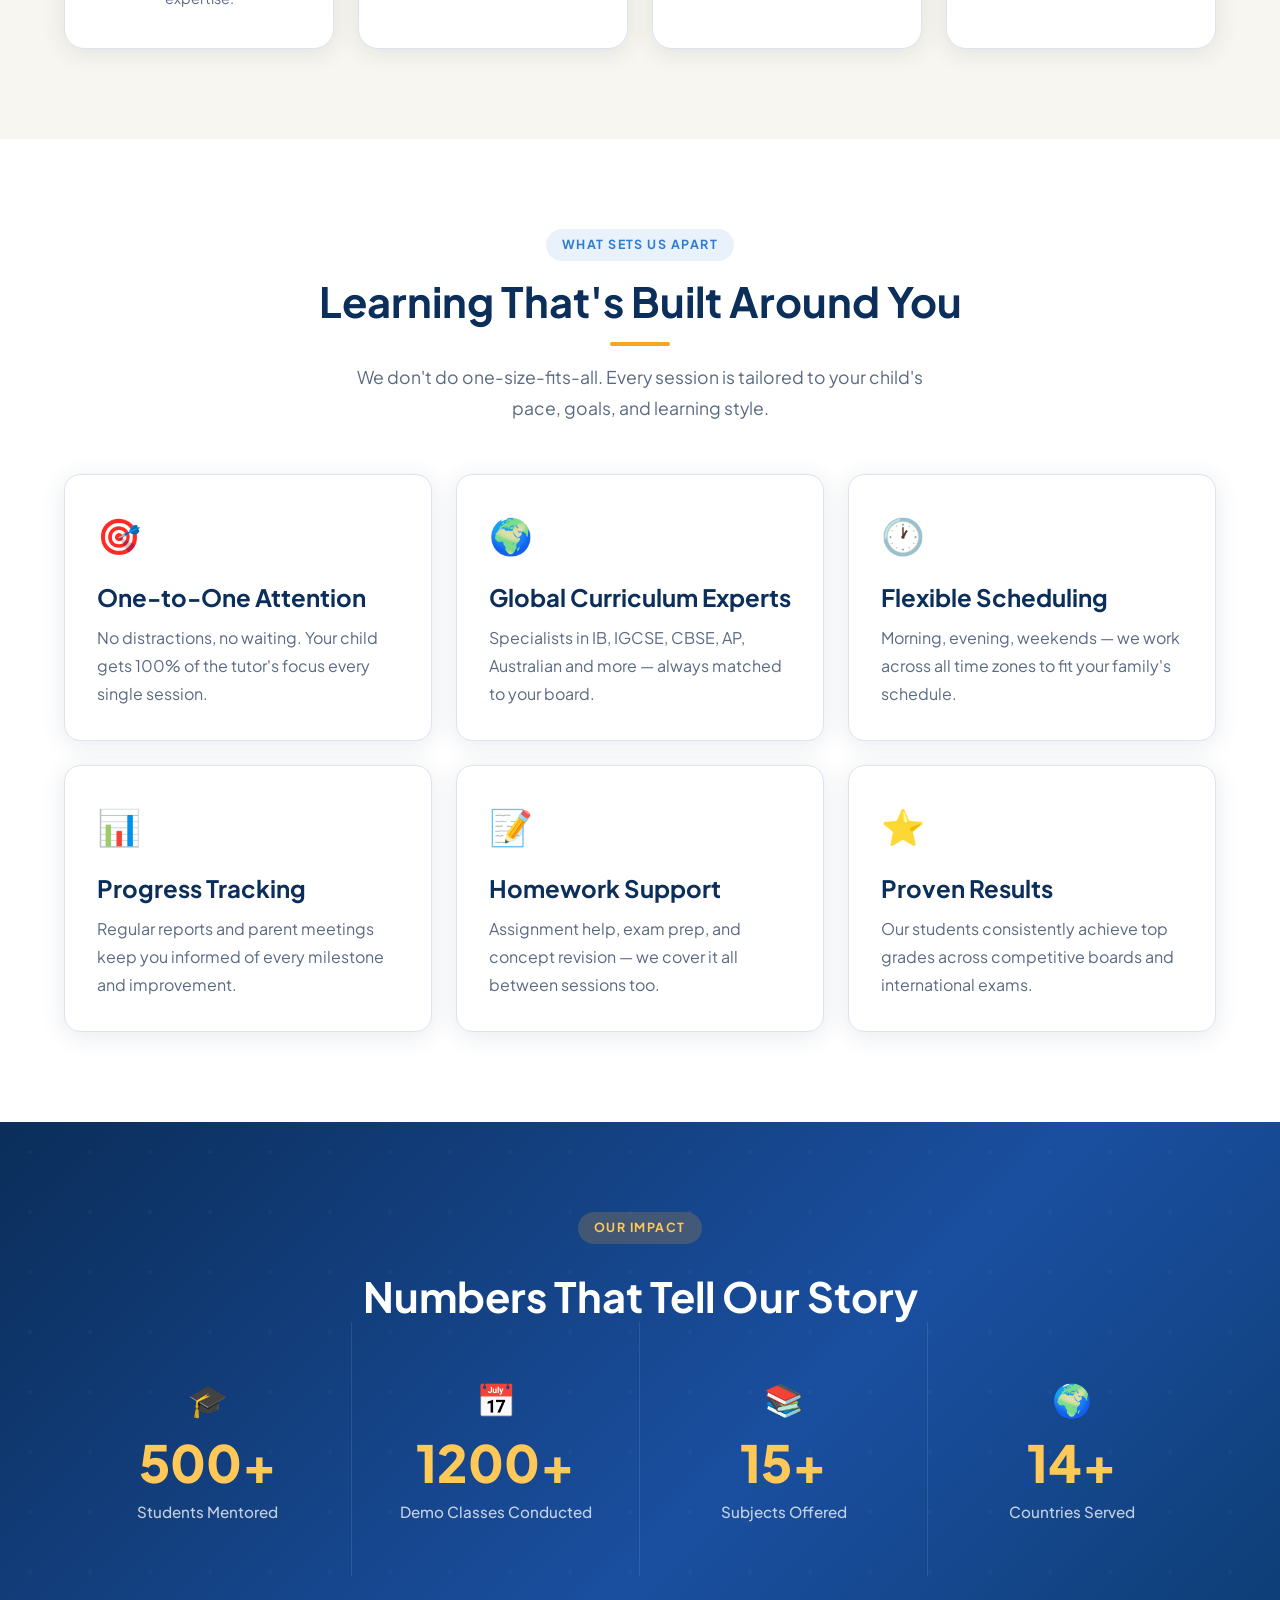
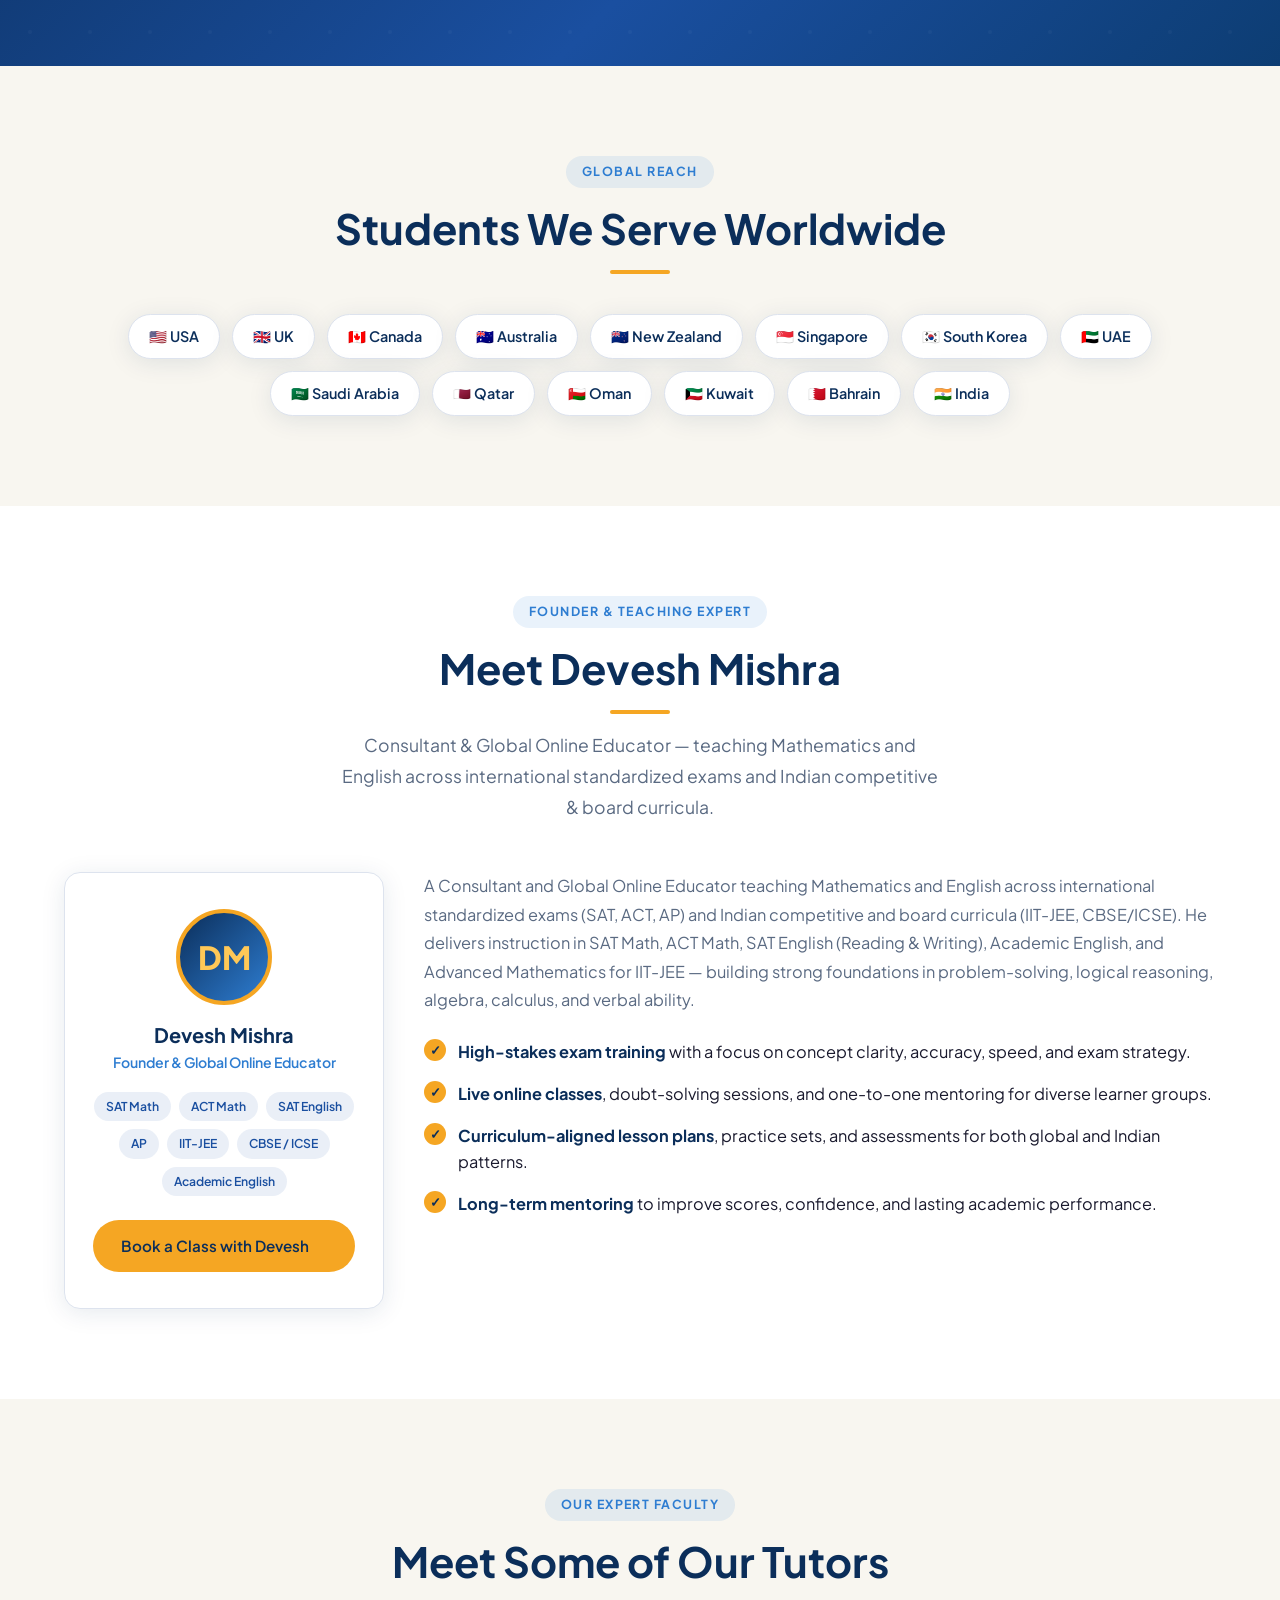
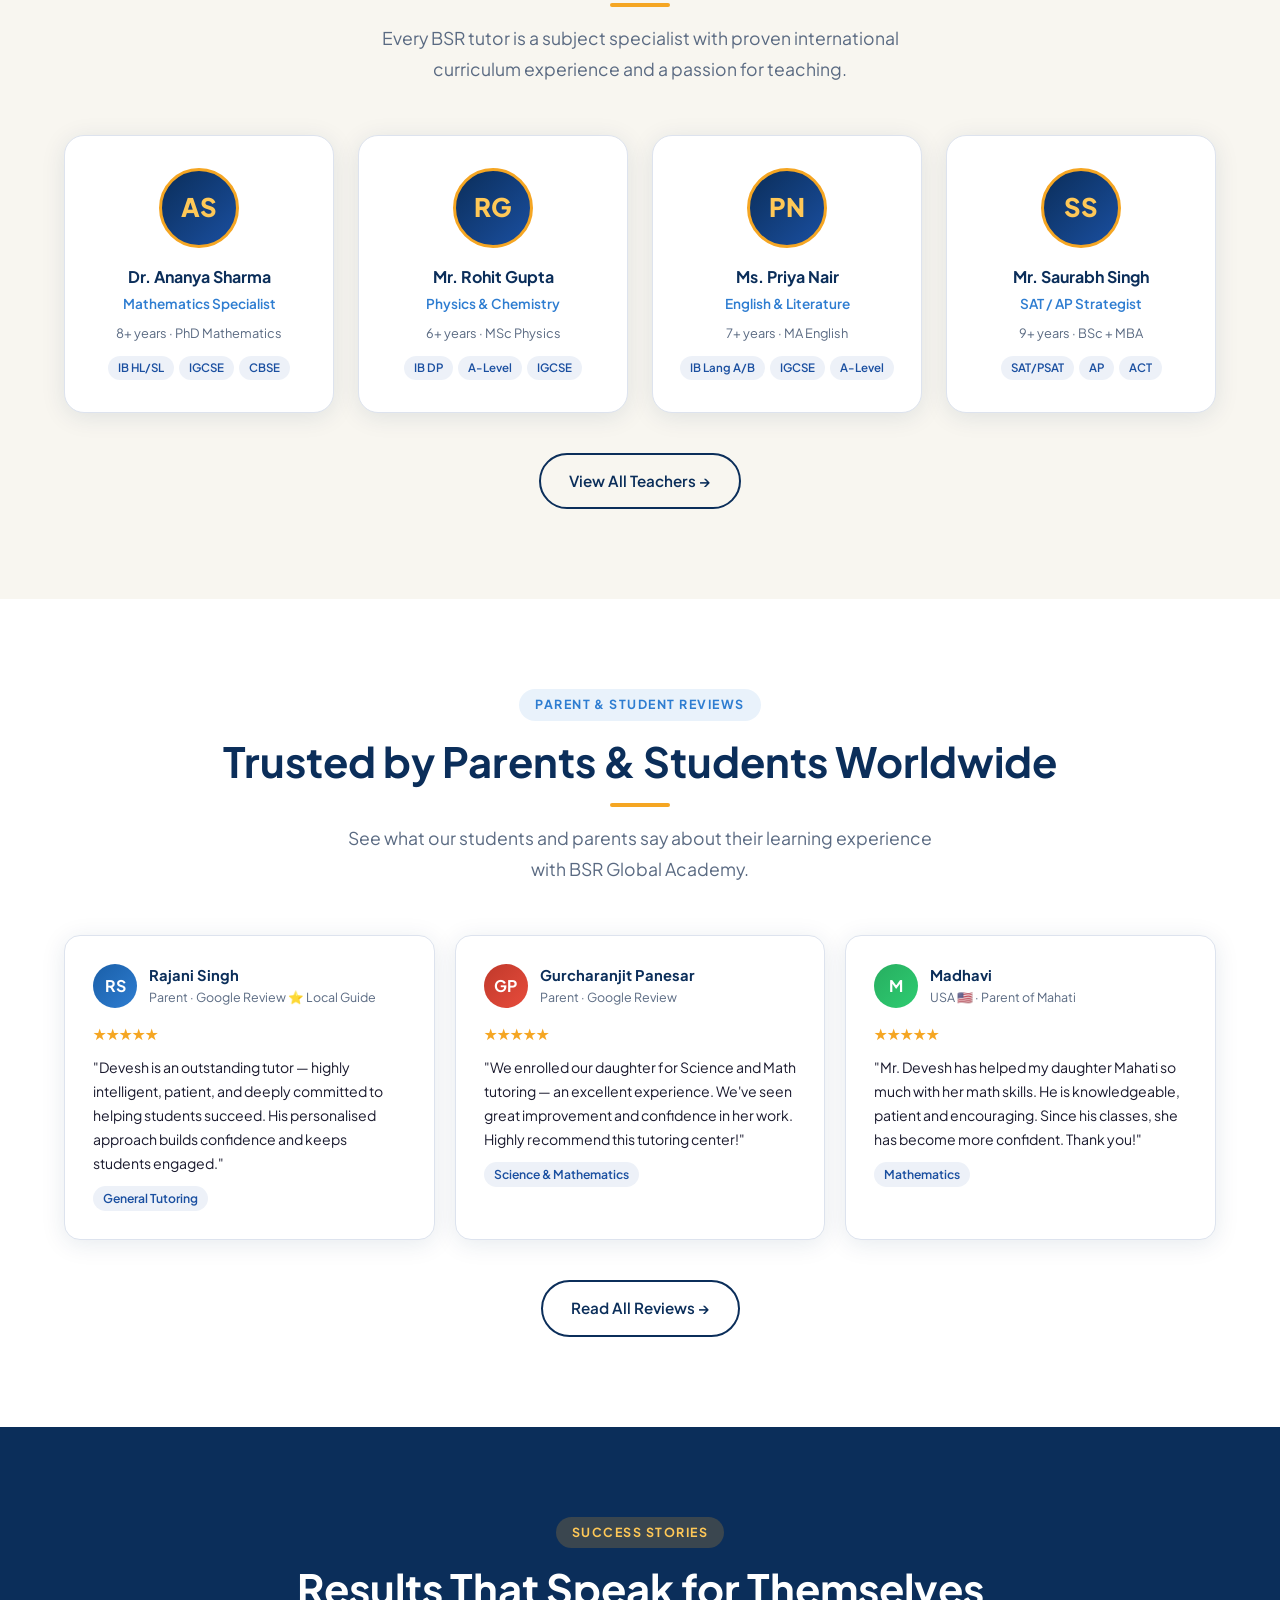
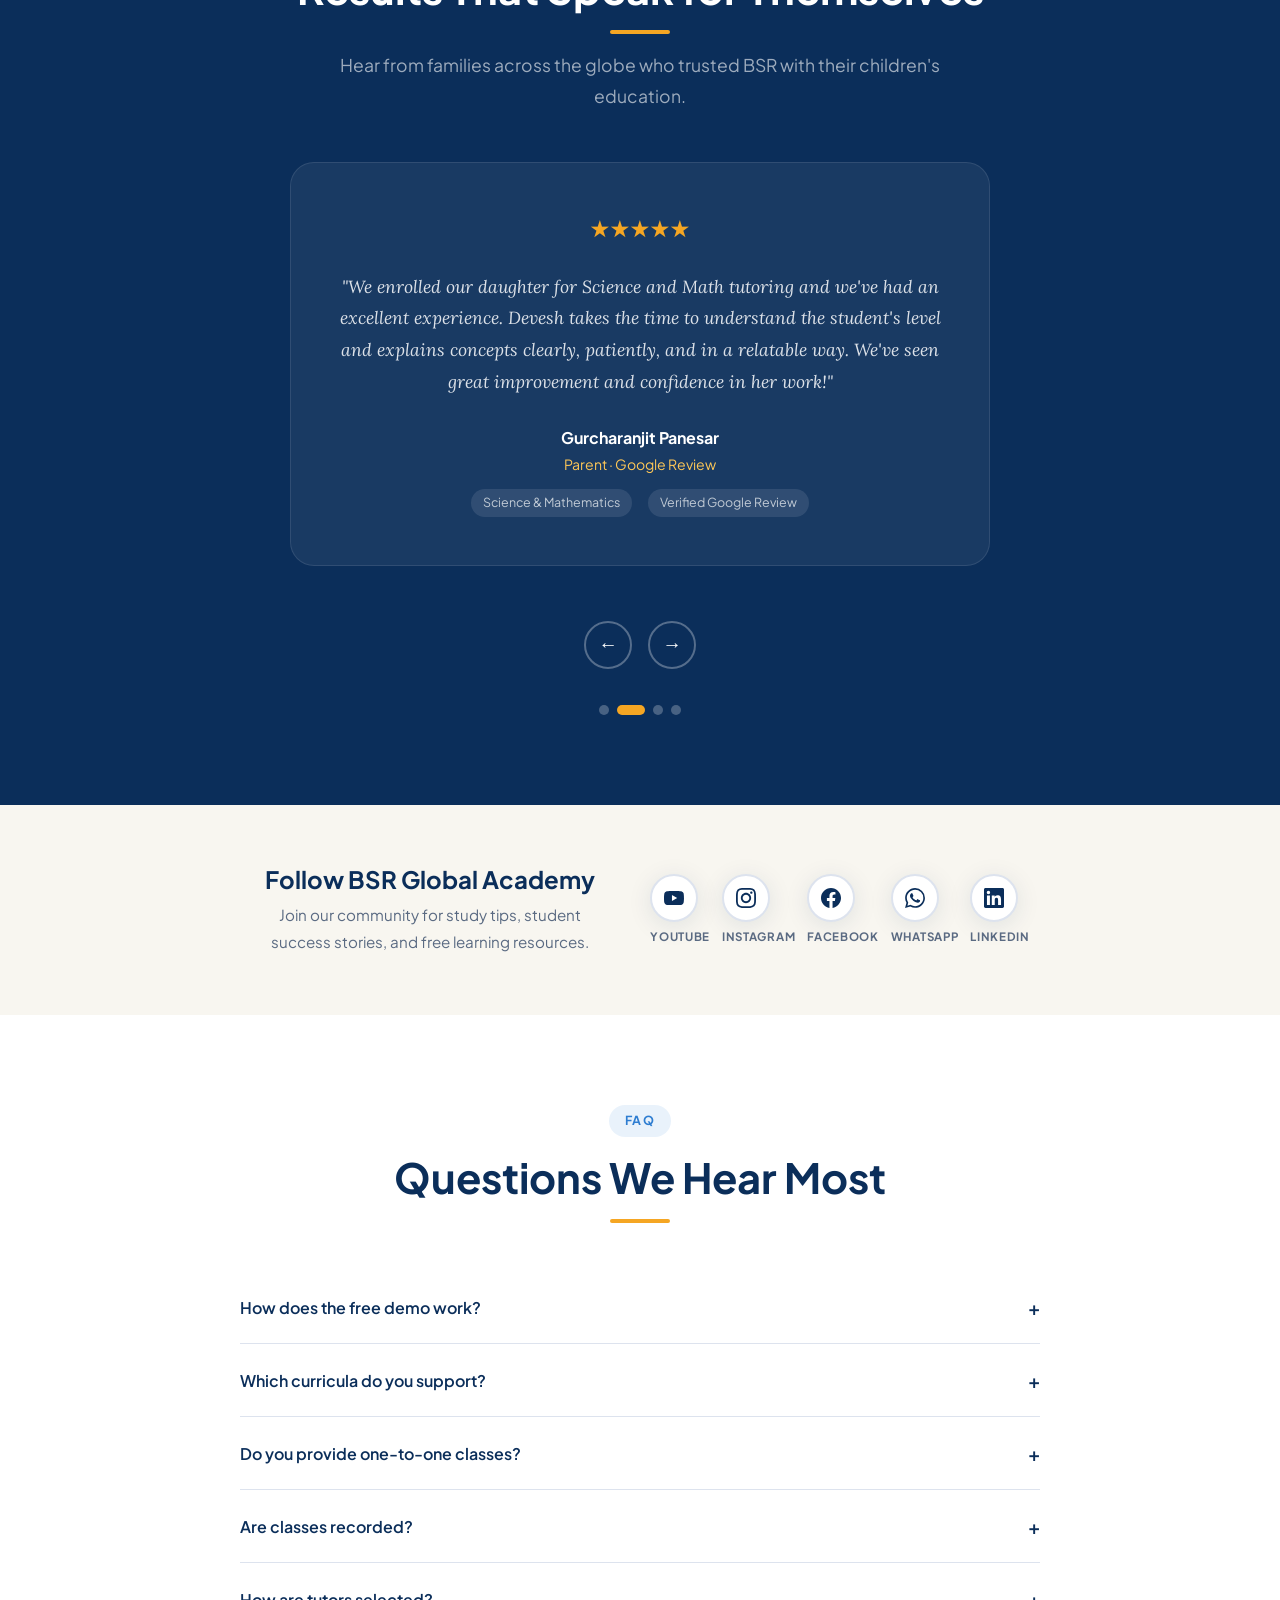
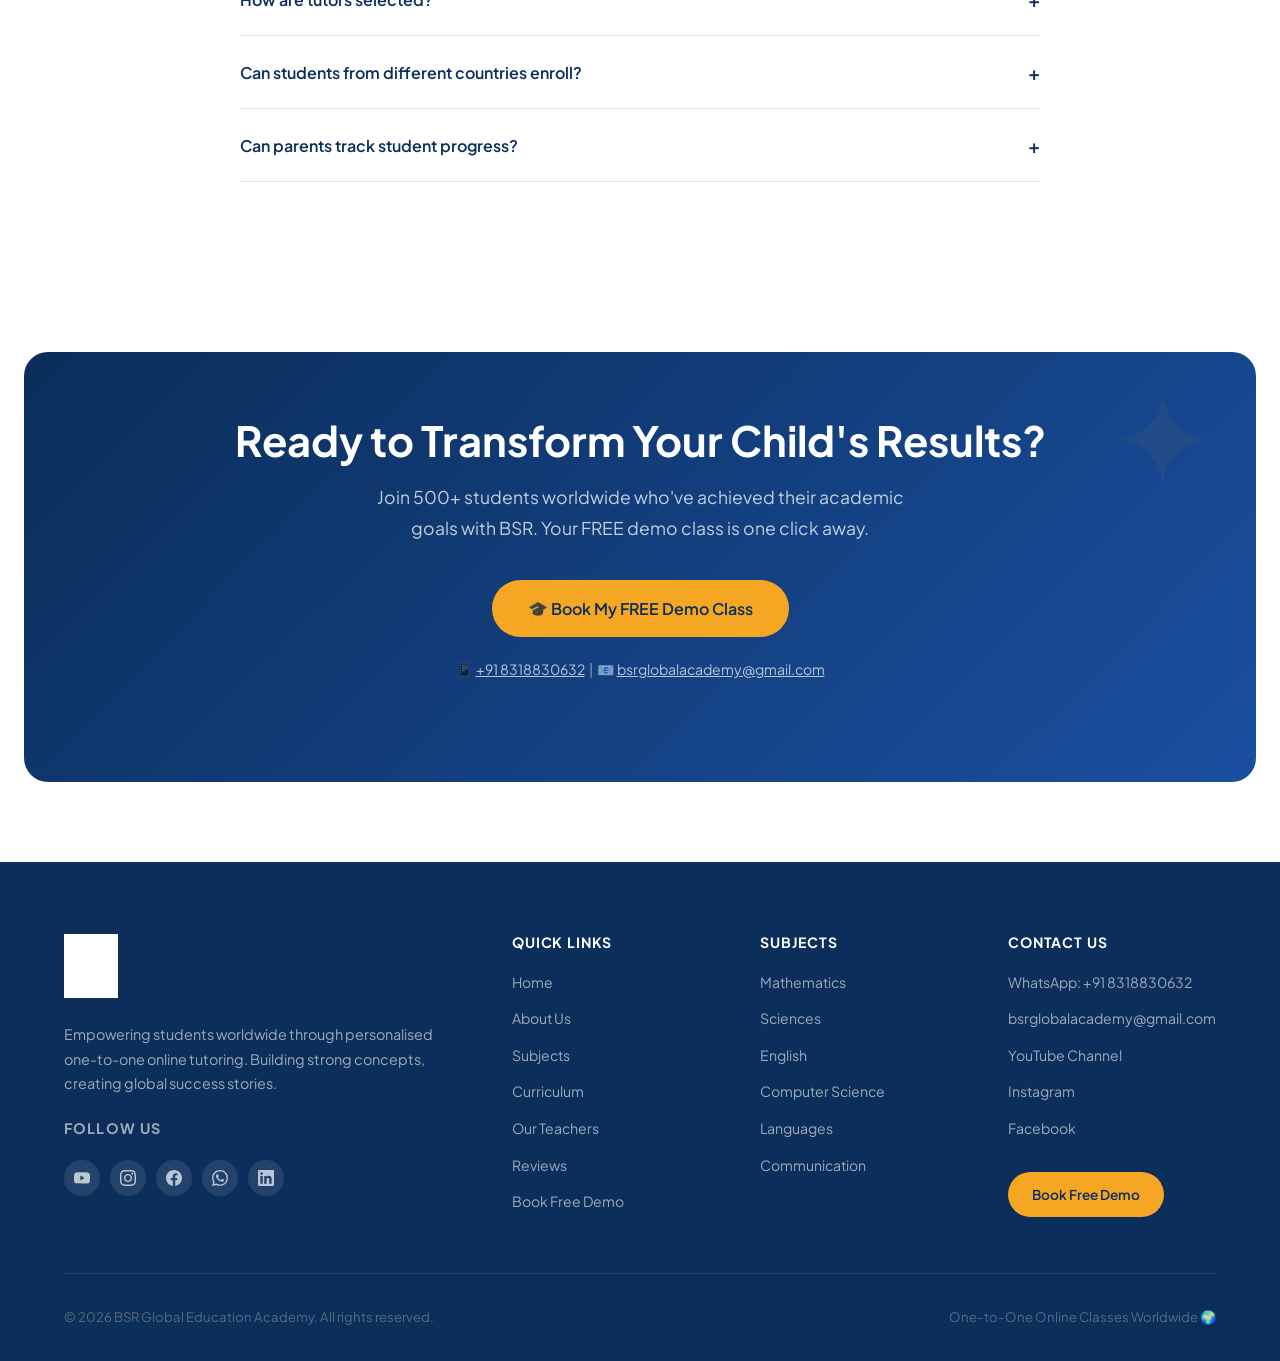
==== commit 789af9ce: "Add files via upload" ====
--- a/index.html
+++ b/index.html
@@ -687,6 +687,12 @@
             </a>
             <div class="social-label">WhatsApp</div>
           </div>
+          <div>
+            <a href="https://www.linkedin.com/company/135284380/" target="_blank" rel="noopener" aria-label="LinkedIn" class="social-icon linkedin">
+              <svg viewBox="0 0 24 24"><path d="M20.447 20.452h-3.554v-5.569c0-1.328-.027-3.037-1.852-3.037-1.853 0-2.136 1.445-2.136 2.939v5.667H9.351V9h3.414v1.561h.046c.477-.9 1.637-1.85 3.37-1.85 3.601 0 4.267 2.37 4.267 5.455v6.286zM5.337 7.433a2.062 2.062 0 01-2.063-2.065 2.064 2.064 0 112.063 2.065zm1.782 13.019H3.555V9h3.564v11.452zM22.225 0H1.771C.792 0 0 .774 0 1.729v20.542C0 23.227.792 24 1.771 24h20.451C23.2 24 24 23.227 24 22.271V1.729C24 .774 23.2 0 22.222 0h.003z"/></svg>
+            </a>
+            <div class="social-label">LinkedIn</div>
+          </div>
         </div>
       </div>
     </div>
@@ -765,6 +771,9 @@
           <a href="https://wa.me/918318830632?text=Hello%20BSR%20Global%20Academy%2C%20I%20would%20like%20to%20know%20more%20about%20your%20tutoring%20programs%20and%20free%20demo%20classes." target="_blank" rel="noopener" aria-label="WhatsApp" class="footer-social-icon whatsapp">
             <svg viewBox="0 0 24 24"><path d="M17.472 14.382c-.297-.149-1.758-.867-2.03-.967-.273-.099-.471-.148-.67.15-.197.297-.767.966-.94 1.164-.173.199-.347.223-.644.075-.297-.15-1.255-.463-2.39-1.475-.883-.788-1.48-1.761-1.653-2.059-.173-.297-.018-.458.13-.606.134-.133.298-.347.446-.52.149-.174.198-.298.298-.497.099-.198.05-.371-.025-.52-.075-.149-.669-1.612-.916-2.207-.242-.579-.487-.5-.669-.51-.173-.008-.371-.01-.57-.01-.198 0-.52.074-.792.372-.272.297-1.04 1.016-1.04 2.479 0 1.462 1.065 2.875 1.213 3.074.149.198 2.096 3.2 5.077 4.487.709.306 1.262.489 1.694.625.712.227 1.36.195 1.871.118.571-.085 1.758-.719 2.006-1.413.248-.694.248-1.289.173-1.413-.074-.124-.272-.198-.57-.347m-5.421 7.403h-.004a9.87 9.87 0 01-5.031-1.378l-.361-.214-3.741.982.998-3.648-.235-.374a9.86 9.86 0 01-1.51-5.26c.001-5.45 4.436-9.884 9.888-9.884 2.64 0 5.122 1.03 6.988 2.898a9.825 9.825 0 012.893 6.994c-.003 5.45-4.437 9.884-9.885 9.884m8.413-18.297A11.815 11.815 0 0012.05 0C5.495 0 .16 5.335.157 11.892c0 2.096.547 4.142 1.588 5.945L.057 24l6.305-1.654a11.882 11.882 0 005.683 1.448h.005c6.554 0 11.89-5.335 11.893-11.893a11.821 11.821 0 00-3.48-8.413z"/></svg>
           </a>
+          <a href="https://www.linkedin.com/company/135284380/" target="_blank" rel="noopener" aria-label="LinkedIn" class="footer-social-icon linkedin">
+            <svg viewBox="0 0 24 24"><path d="M20.447 20.452h-3.554v-5.569c0-1.328-.027-3.037-1.852-3.037-1.853 0-2.136 1.445-2.136 2.939v5.667H9.351V9h3.414v1.561h.046c.477-.9 1.637-1.85 3.37-1.85 3.601 0 4.267 2.37 4.267 5.455v6.286zM5.337 7.433a2.062 2.062 0 01-2.063-2.065 2.064 2.064 0 112.063 2.065zm1.782 13.019H3.555V9h3.564v11.452zM22.225 0H1.771C.792 0 0 .774 0 1.729v20.542C0 23.227.792 24 1.771 24h20.451C23.2 24 24 23.227 24 22.271V1.729C24 .774 23.2 0 22.222 0h.003z"/></svg>
+          </a>
         </div>
       </div>
       <div class="footer-col">
--- a/style.css
+++ b/style.css
@@ -281,6 +281,7 @@
 .social-icon.instagram:hover { background: radial-gradient(circle at 30% 107%, #fdf497 0%, #fdf497 5%, #fd5949 45%, #d6249f 60%, #285AEB 90%); }
 .social-icon.facebook:hover  { background: #1877F2; }
 .social-icon.whatsapp:hover  { background: #25D366; }
+.social-icon.linkedin:hover  { background: #0A66C2; }
 .social-icon:hover svg { fill: #fff; }
 .social-label { font-size: .72rem; font-weight: 700; color: var(--muted); margin-top: 6px; text-align: center; text-transform: uppercase; letter-spacing: .06em; }
 
@@ -316,6 +317,7 @@
 .footer-social-icon.instagram:hover { background: radial-gradient(circle at 30% 107%, #fdf497 0%, #fd5949 45%, #d6249f 60%, #285AEB 90%); }
 .footer-social-icon.facebook:hover  { background: #1877F2; }
 .footer-social-icon.whatsapp:hover  { background: #25D366; }
+.footer-social-icon.linkedin:hover  { background: #0A66C2; }
 .footer-social-icon:hover svg { fill: #fff; }
 .follow-us-label { color: rgba(255,255,255,.4); font-size: .74rem; font-weight: 700; text-transform: uppercase; letter-spacing: .08em; margin-bottom: 10px; }
 
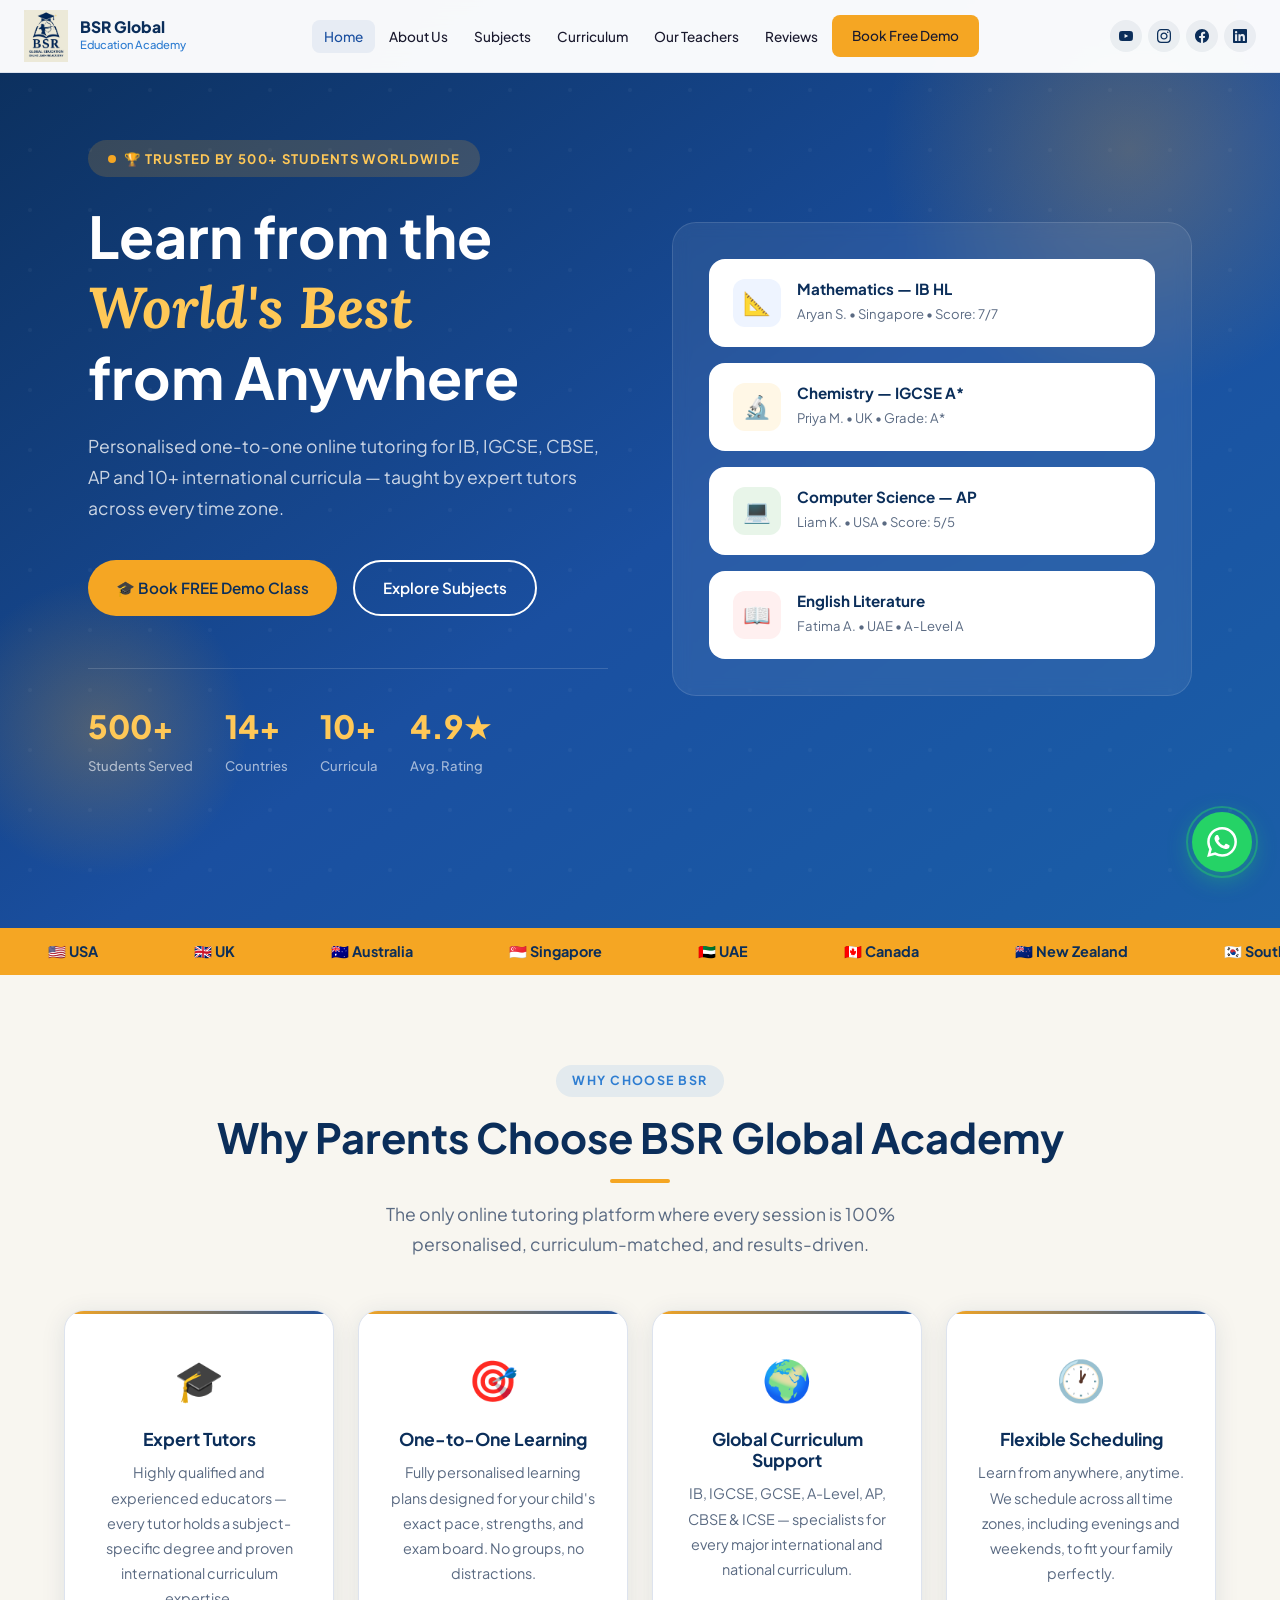
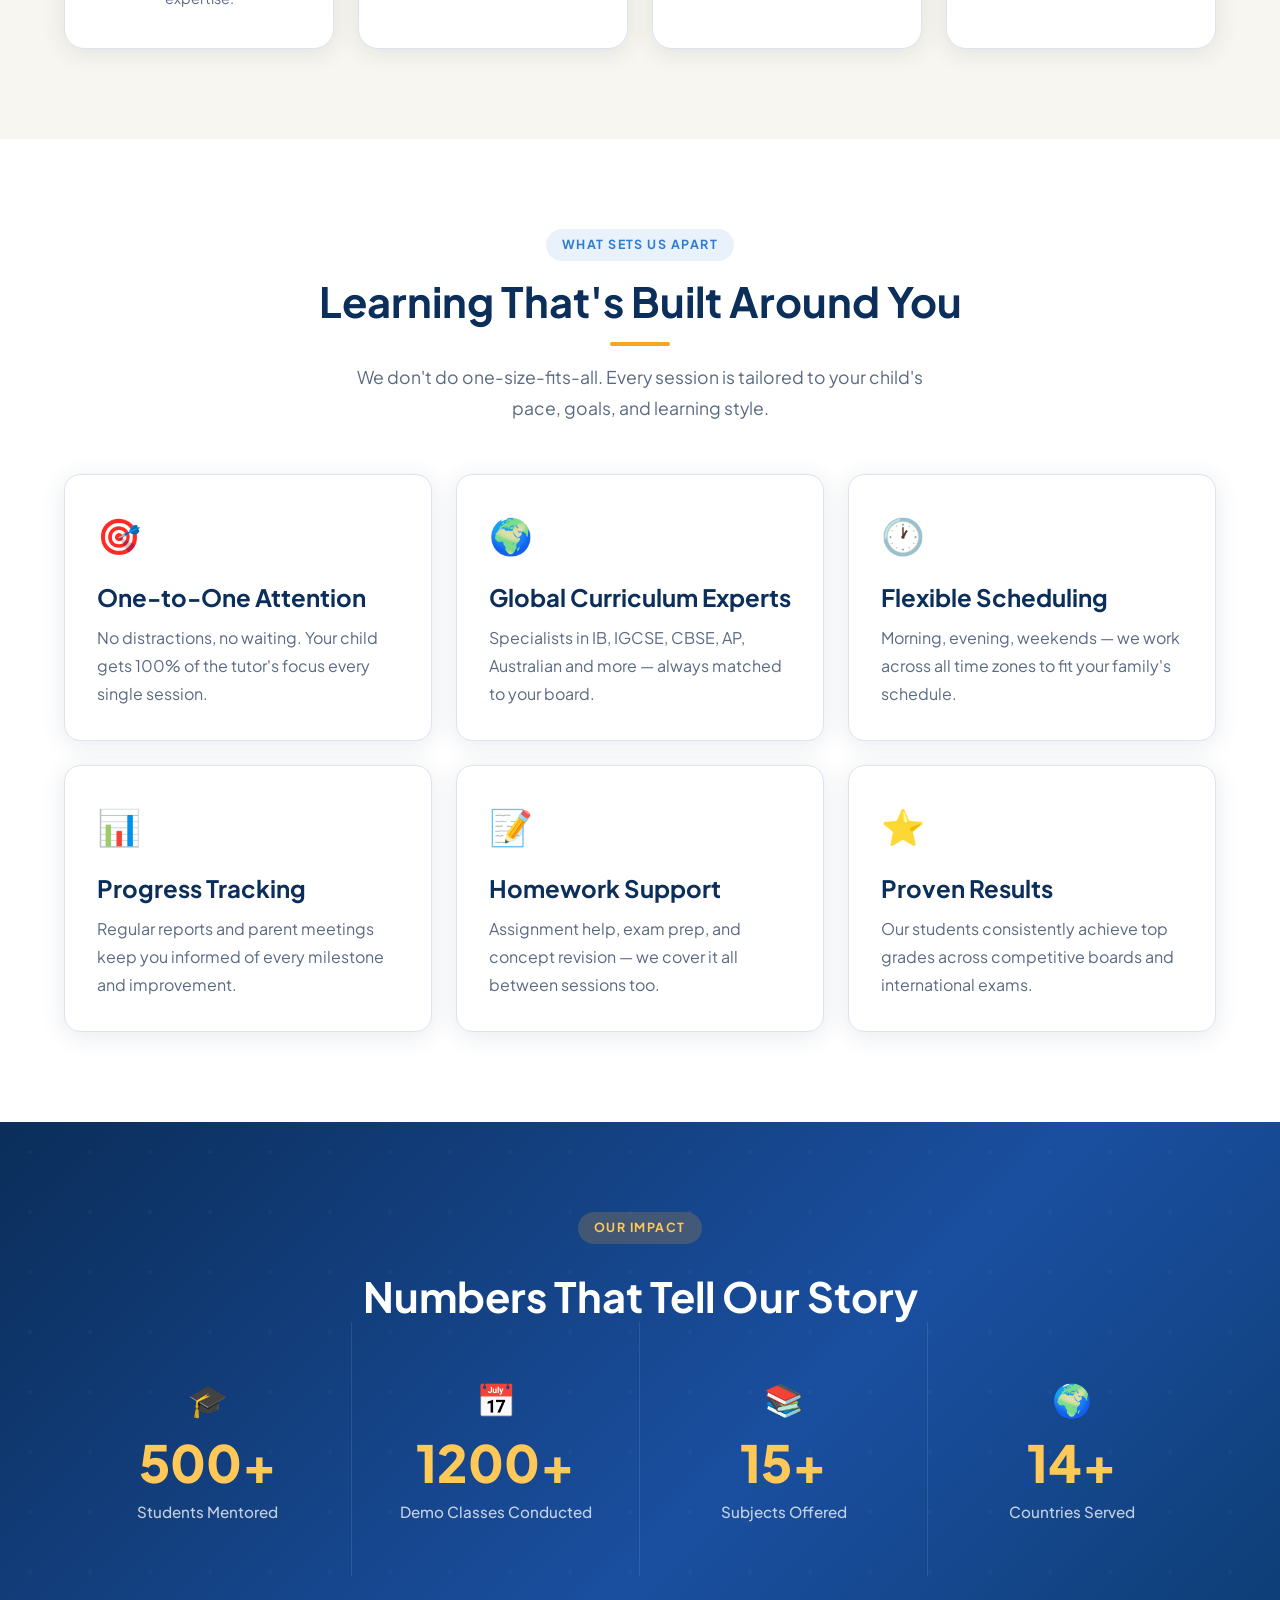
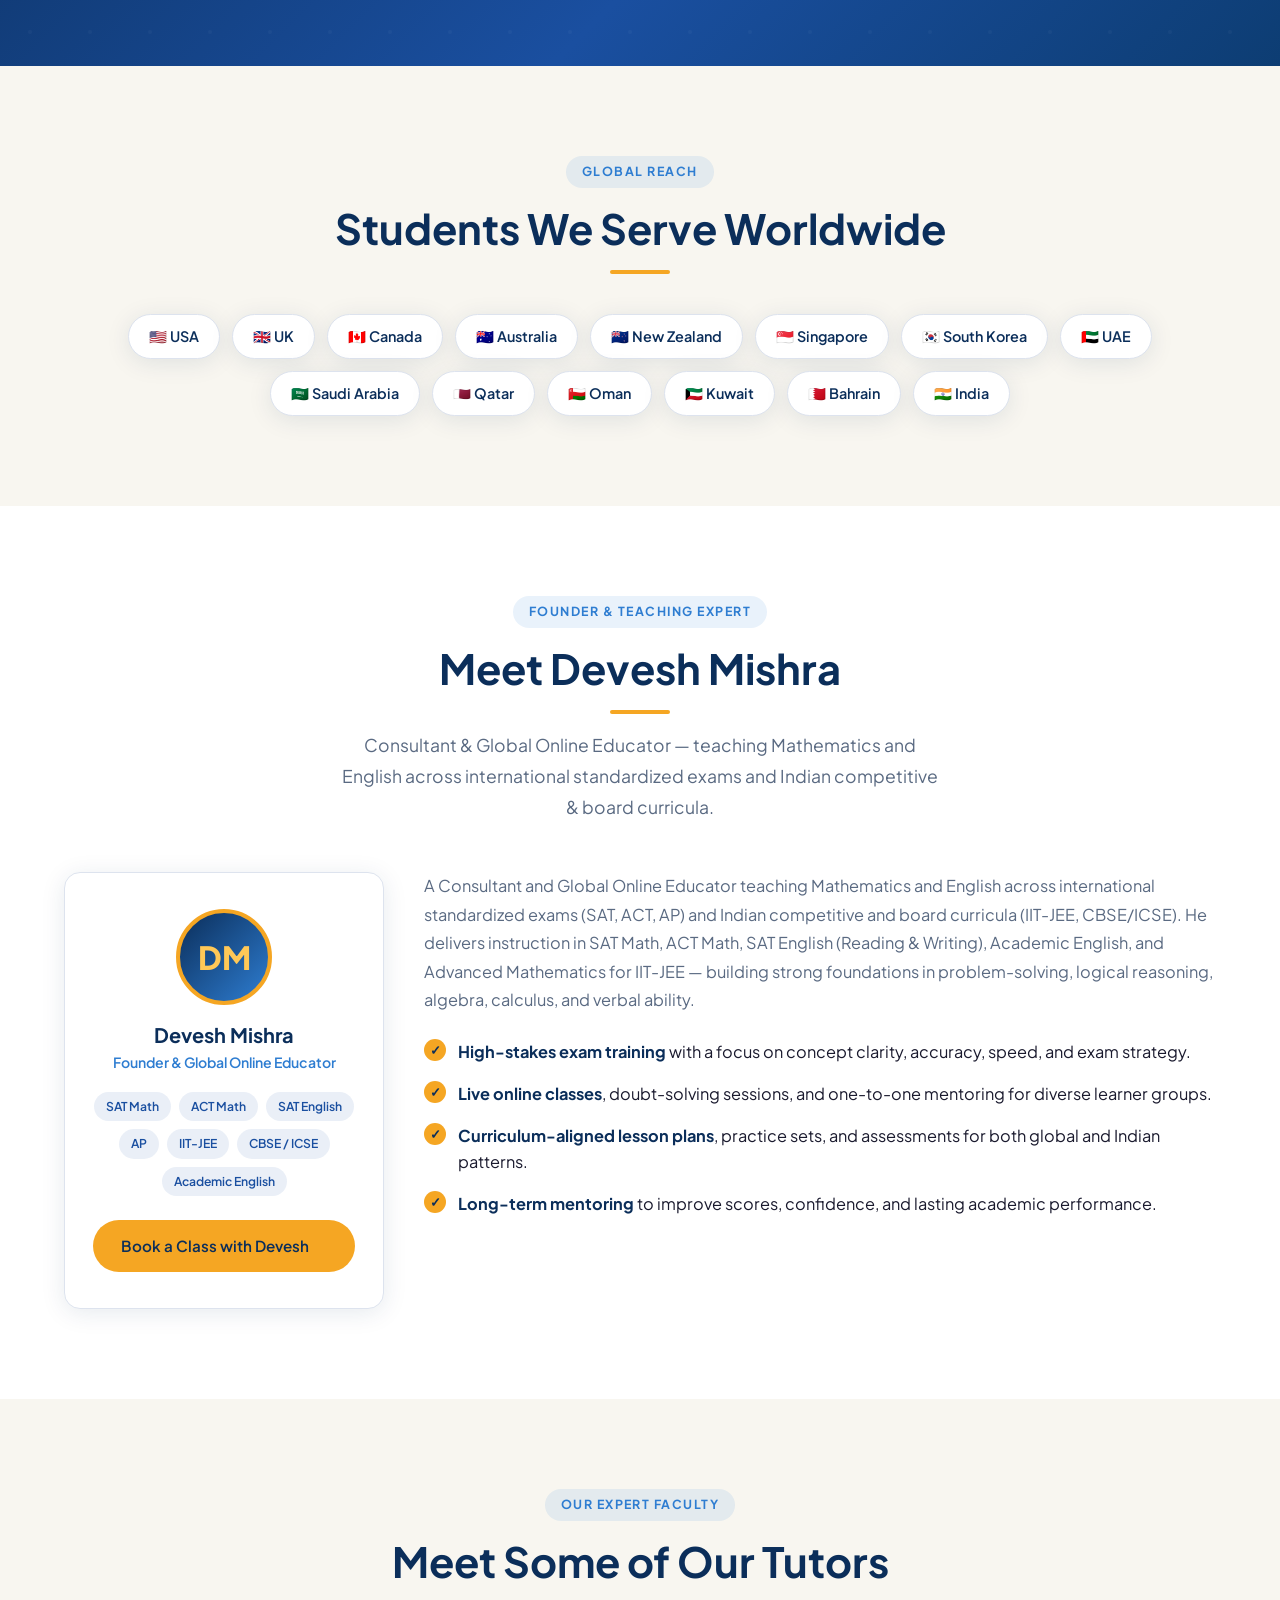
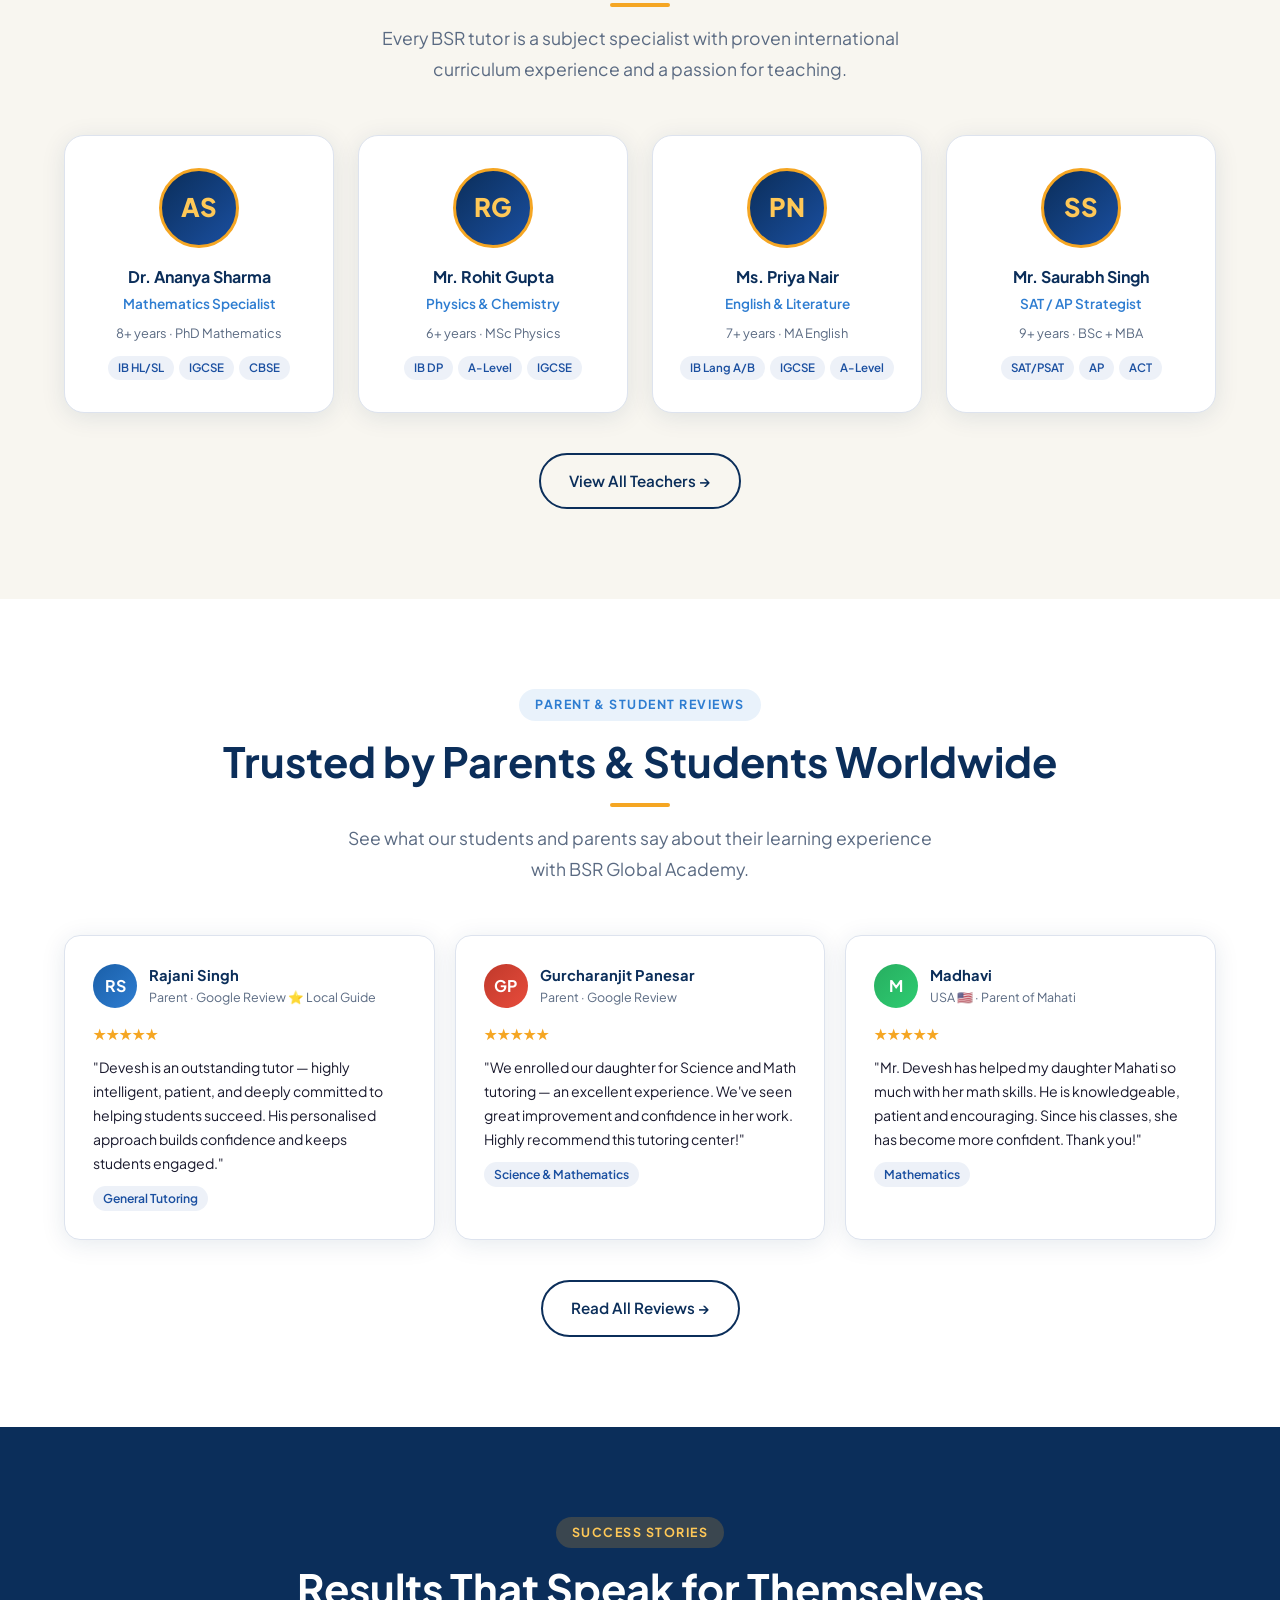
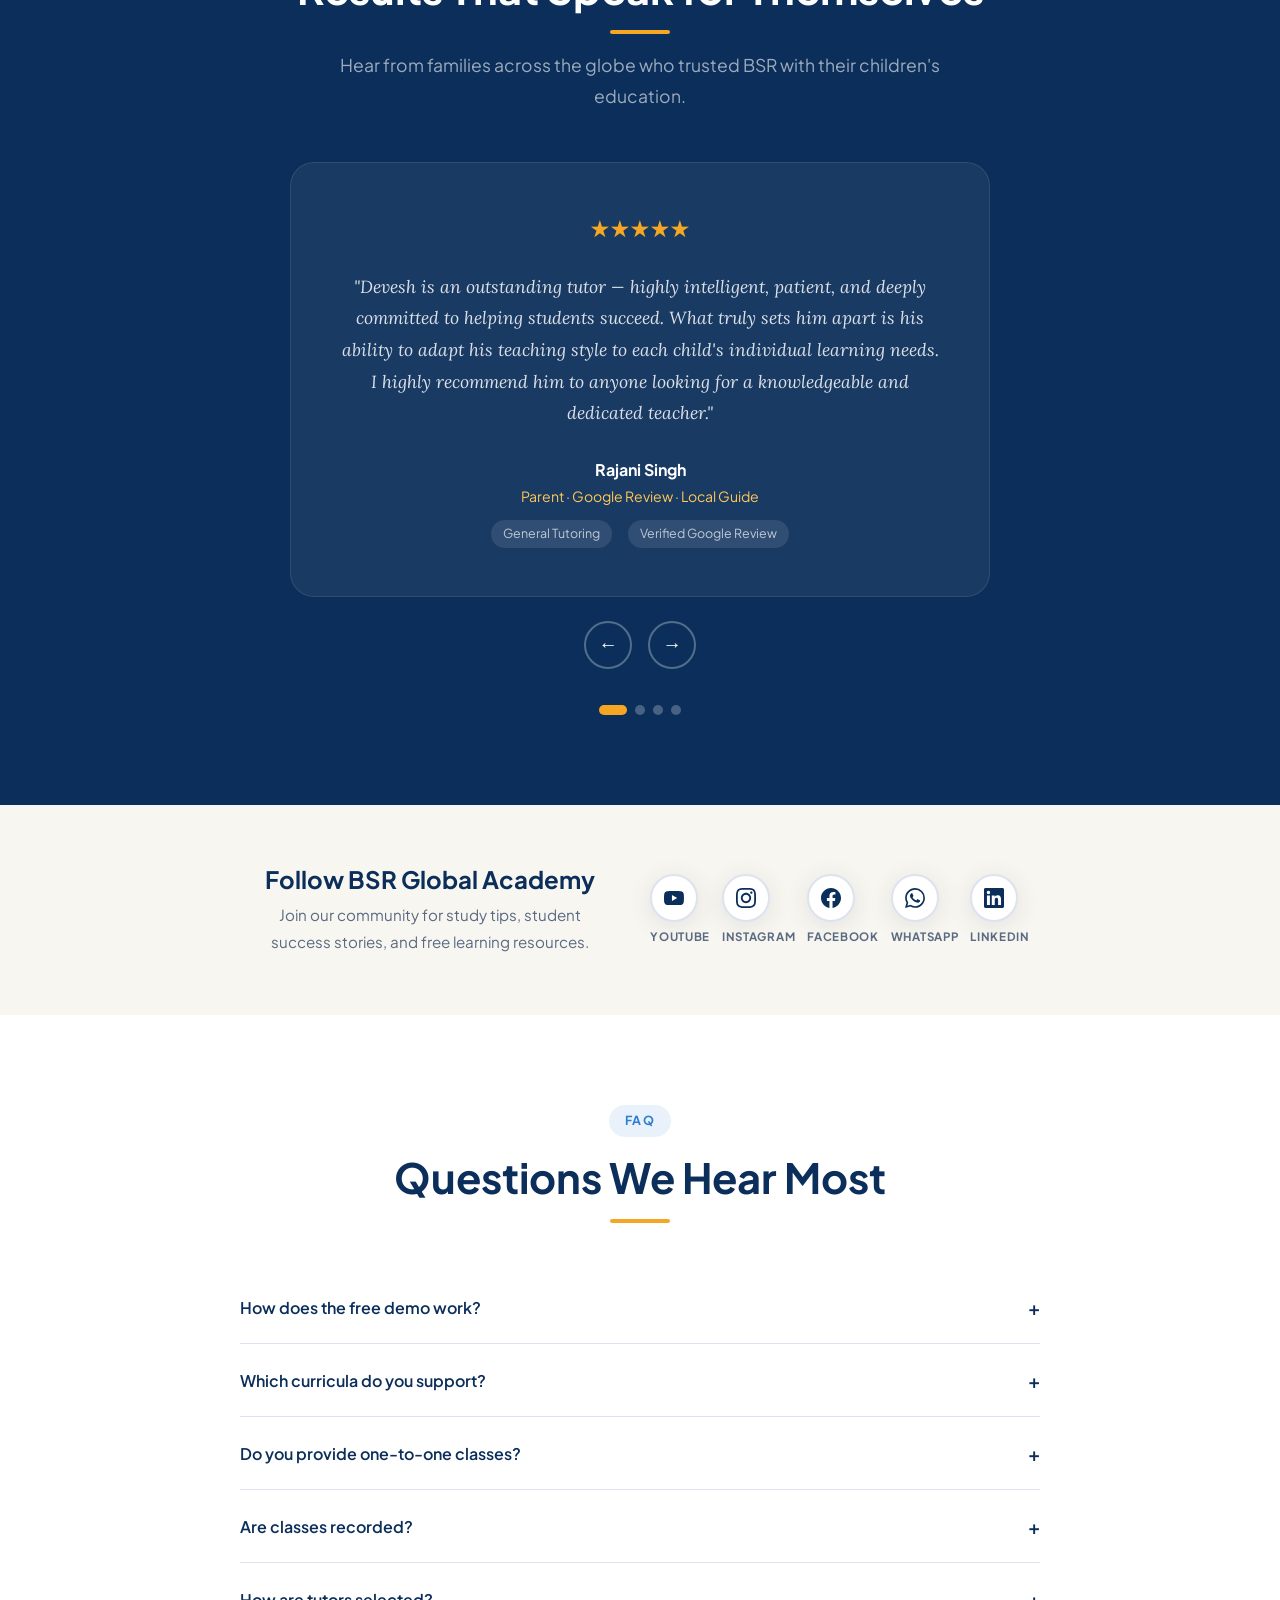
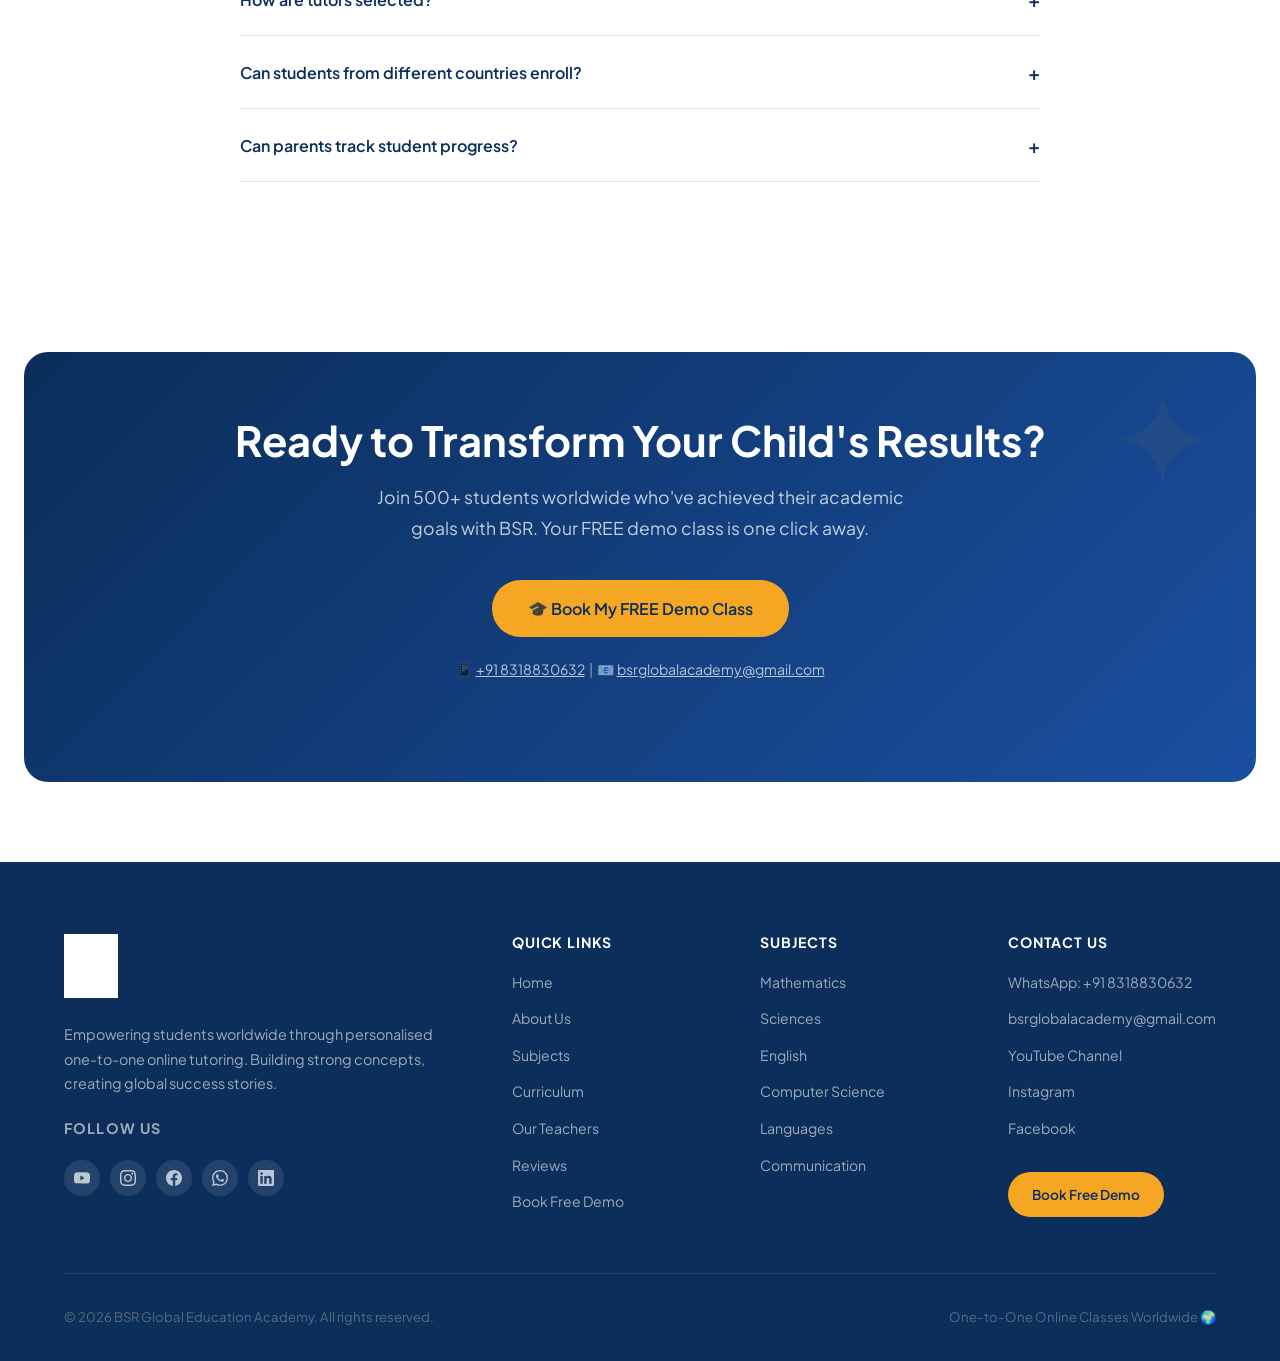
==== commit cb0eca0b: "Add files via upload" ====
--- a/index.html
+++ b/index.html
@@ -263,6 +263,9 @@
       </a>
       <a href="https://www.facebook.com/profile.php?id=61587389646397" target="_blank" rel="noopener" aria-label="Facebook">
         <svg viewBox="0 0 24 24"><path d="M24 12.073c0-6.627-5.373-12-12-12s-12 5.373-12 12c0 5.99 4.388 10.954 10.125 11.854v-8.385H7.078v-3.47h3.047V9.43c0-3.007 1.792-4.669 4.533-4.669 1.312 0 2.686.235 2.686.235v2.953H15.83c-1.491 0-1.956.925-1.956 1.874v2.25h3.328l-.532 3.47h-2.796v8.385C19.612 23.027 24 18.062 24 12.073z"/></svg>
+      </a>
+      <a href="https://www.linkedin.com/company/135284380/" target="_blank" rel="noopener" aria-label="LinkedIn">
+        <svg viewBox="0 0 24 24"><path d="M20.447 20.452h-3.554v-5.569c0-1.328-.027-3.037-1.852-3.037-1.853 0-2.136 1.445-2.136 2.939v5.667H9.351V9h3.414v1.561h.046c.477-.9 1.637-1.85 3.37-1.85 3.601 0 4.267 2.37 4.267 5.455v6.286zM5.337 7.433a2.062 2.062 0 01-2.063-2.065 2.064 2.064 0 112.063 2.065zm1.782 13.019H3.555V9h3.564v11.452zM22.225 0H1.771C.792 0 0 .774 0 1.729v20.542C0 23.227.792 24 1.771 24h20.451C23.2 24 24 23.227 24 22.271V1.729C24 .774 23.2 0 22.222 0h.003z"/></svg>
       </a>
     </div>
     <button class="nav-toggle" id="navToggle" aria-label="Toggle menu">
